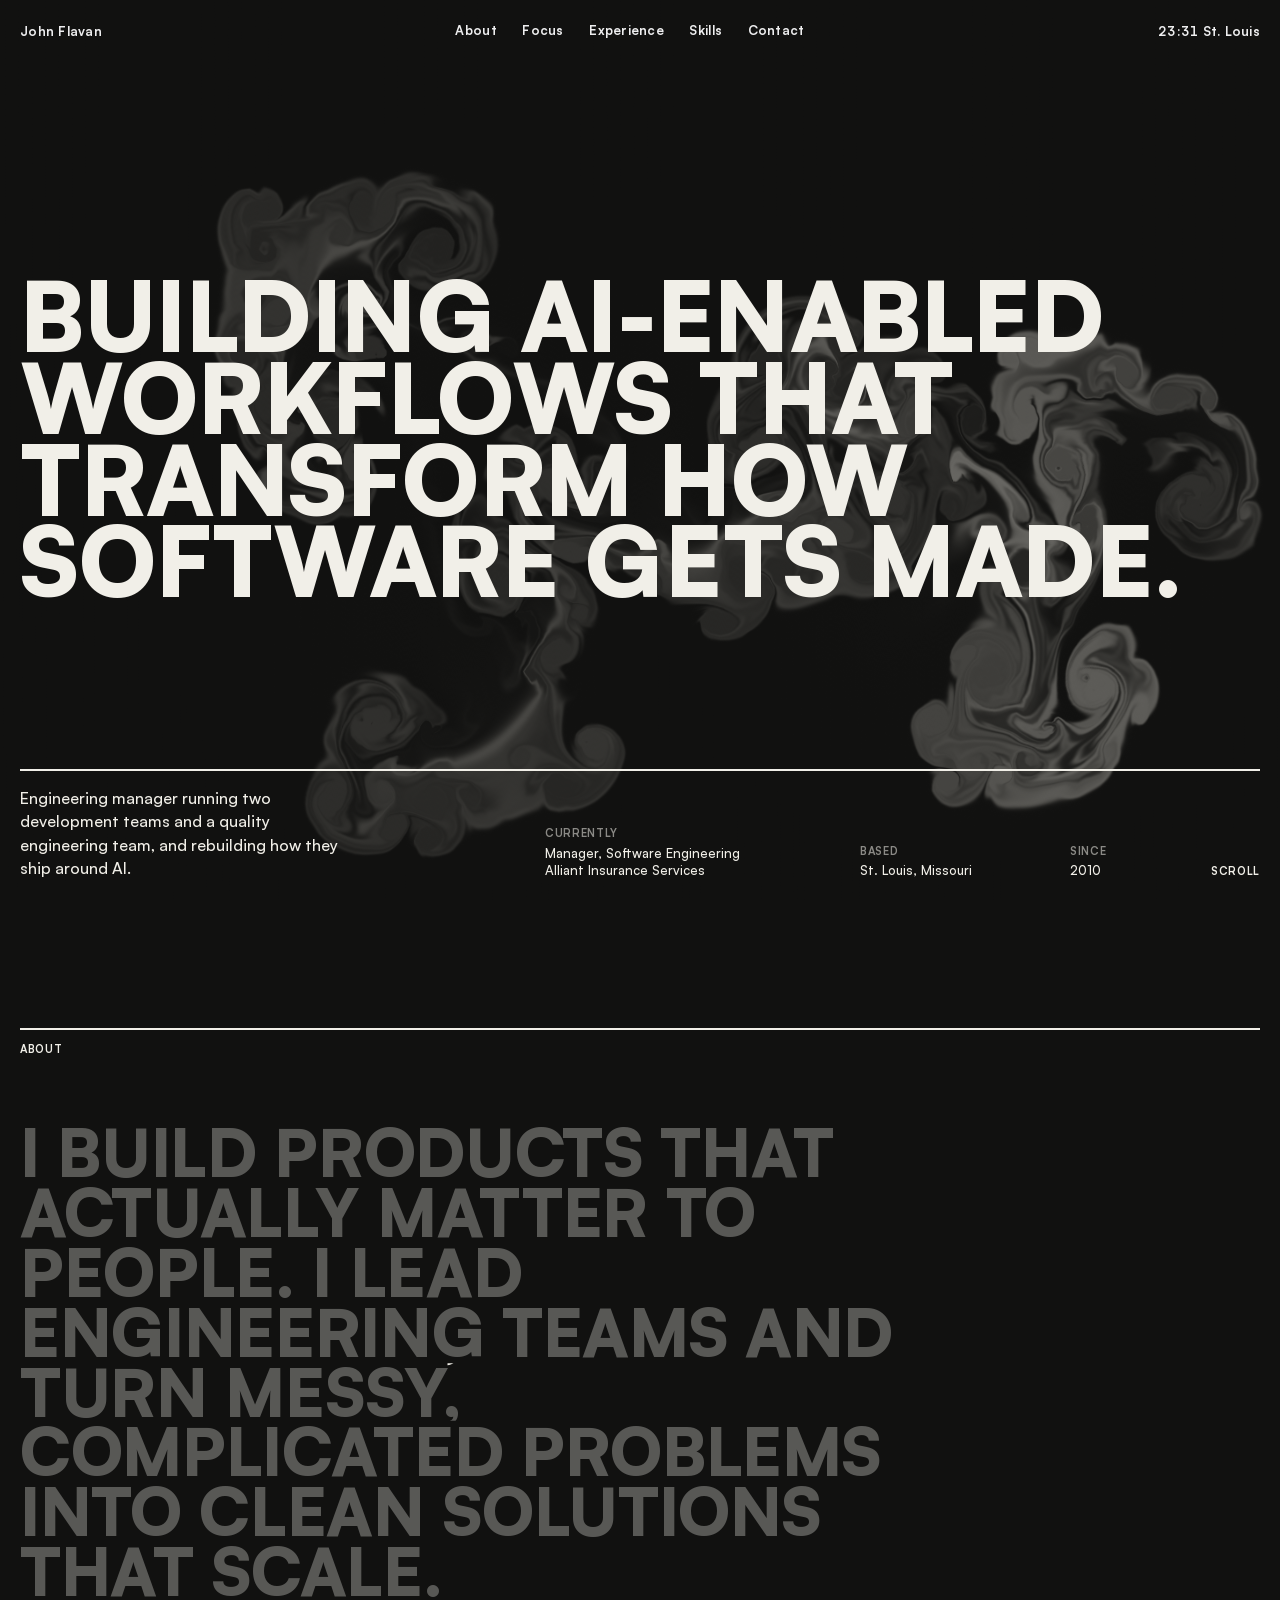
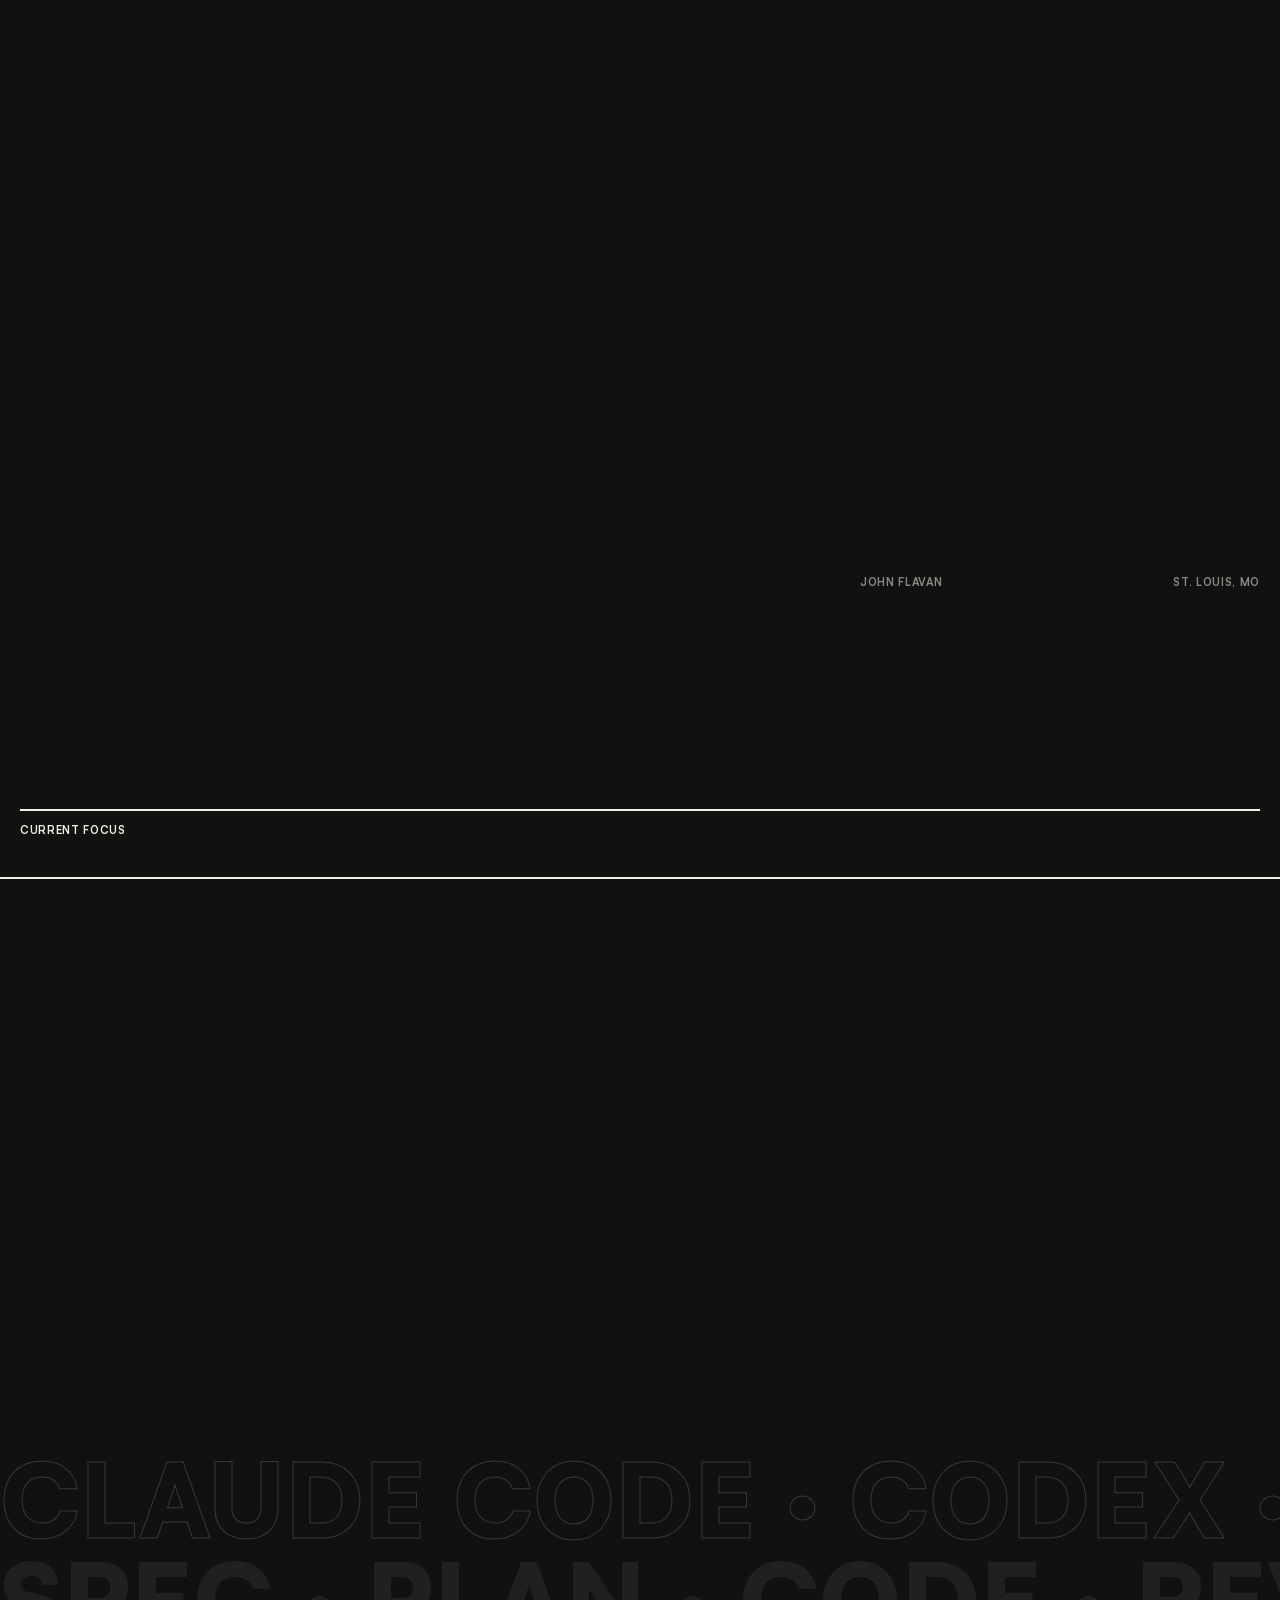
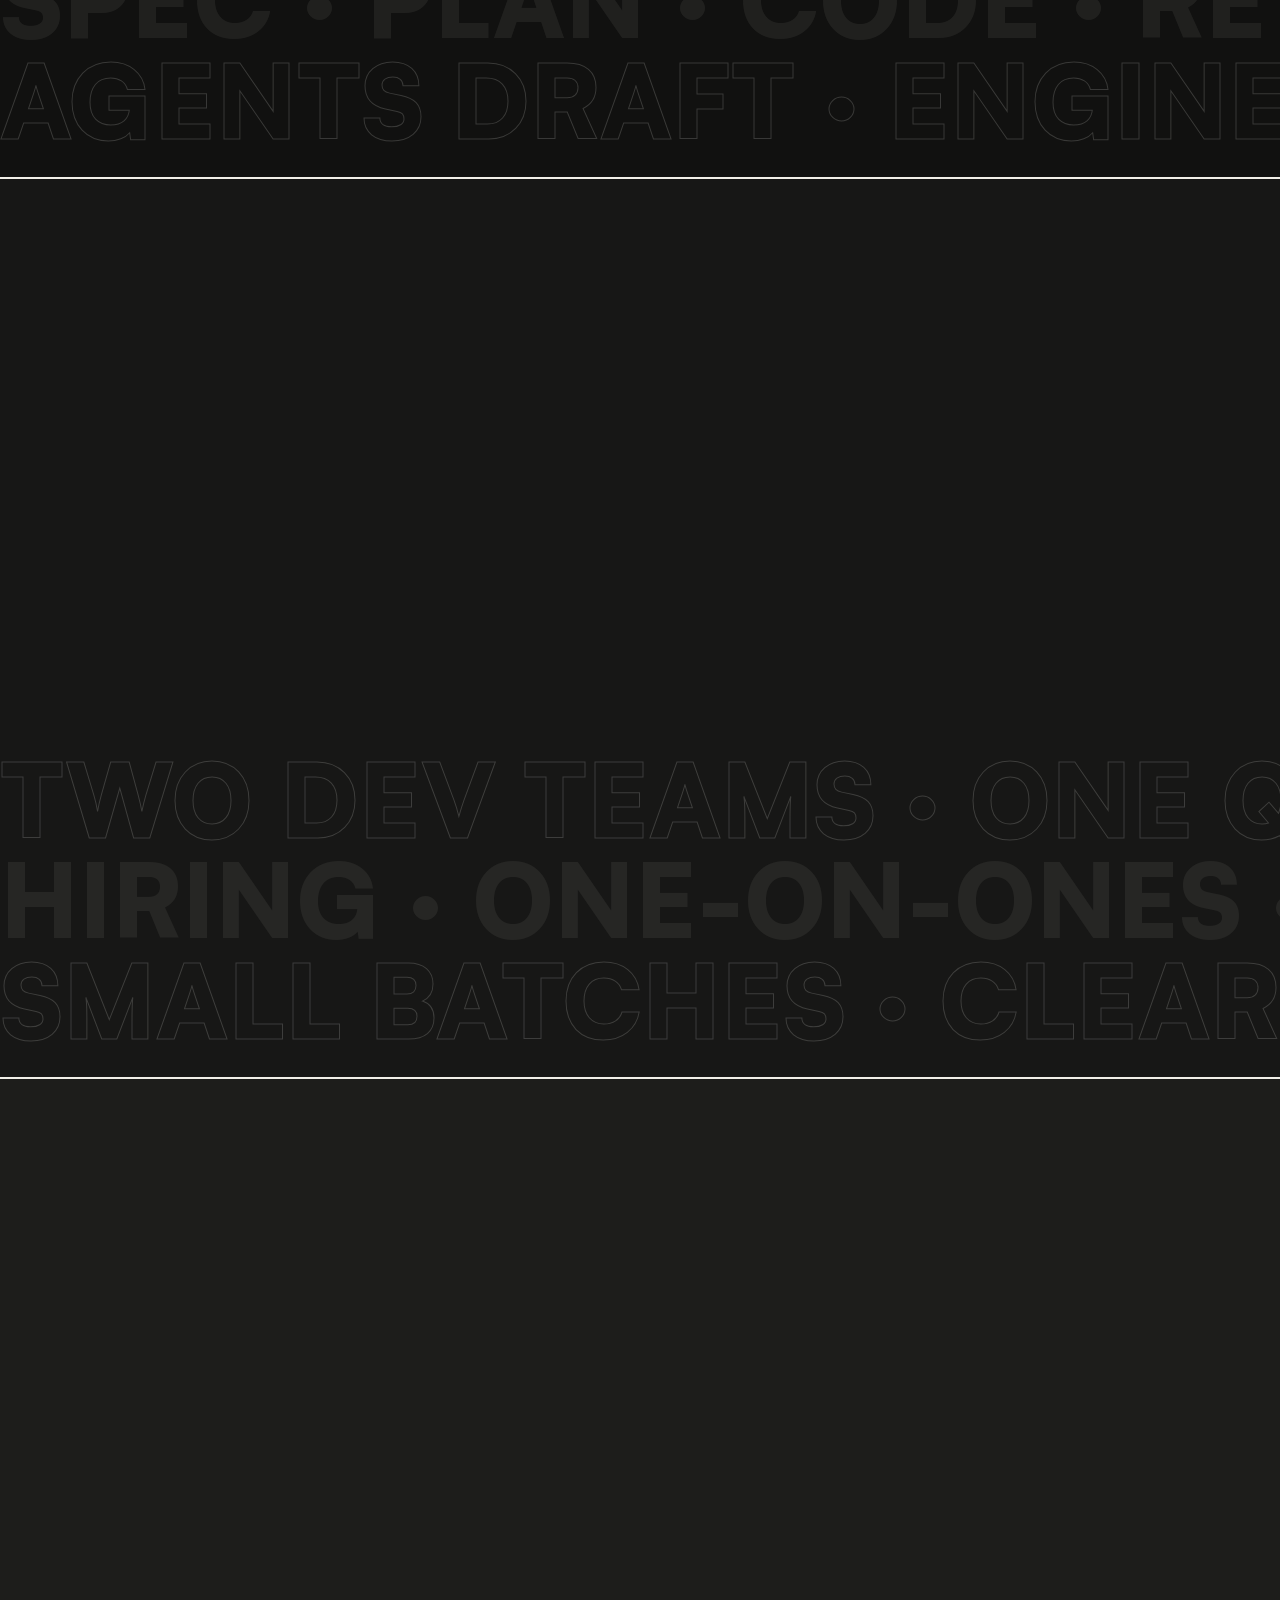
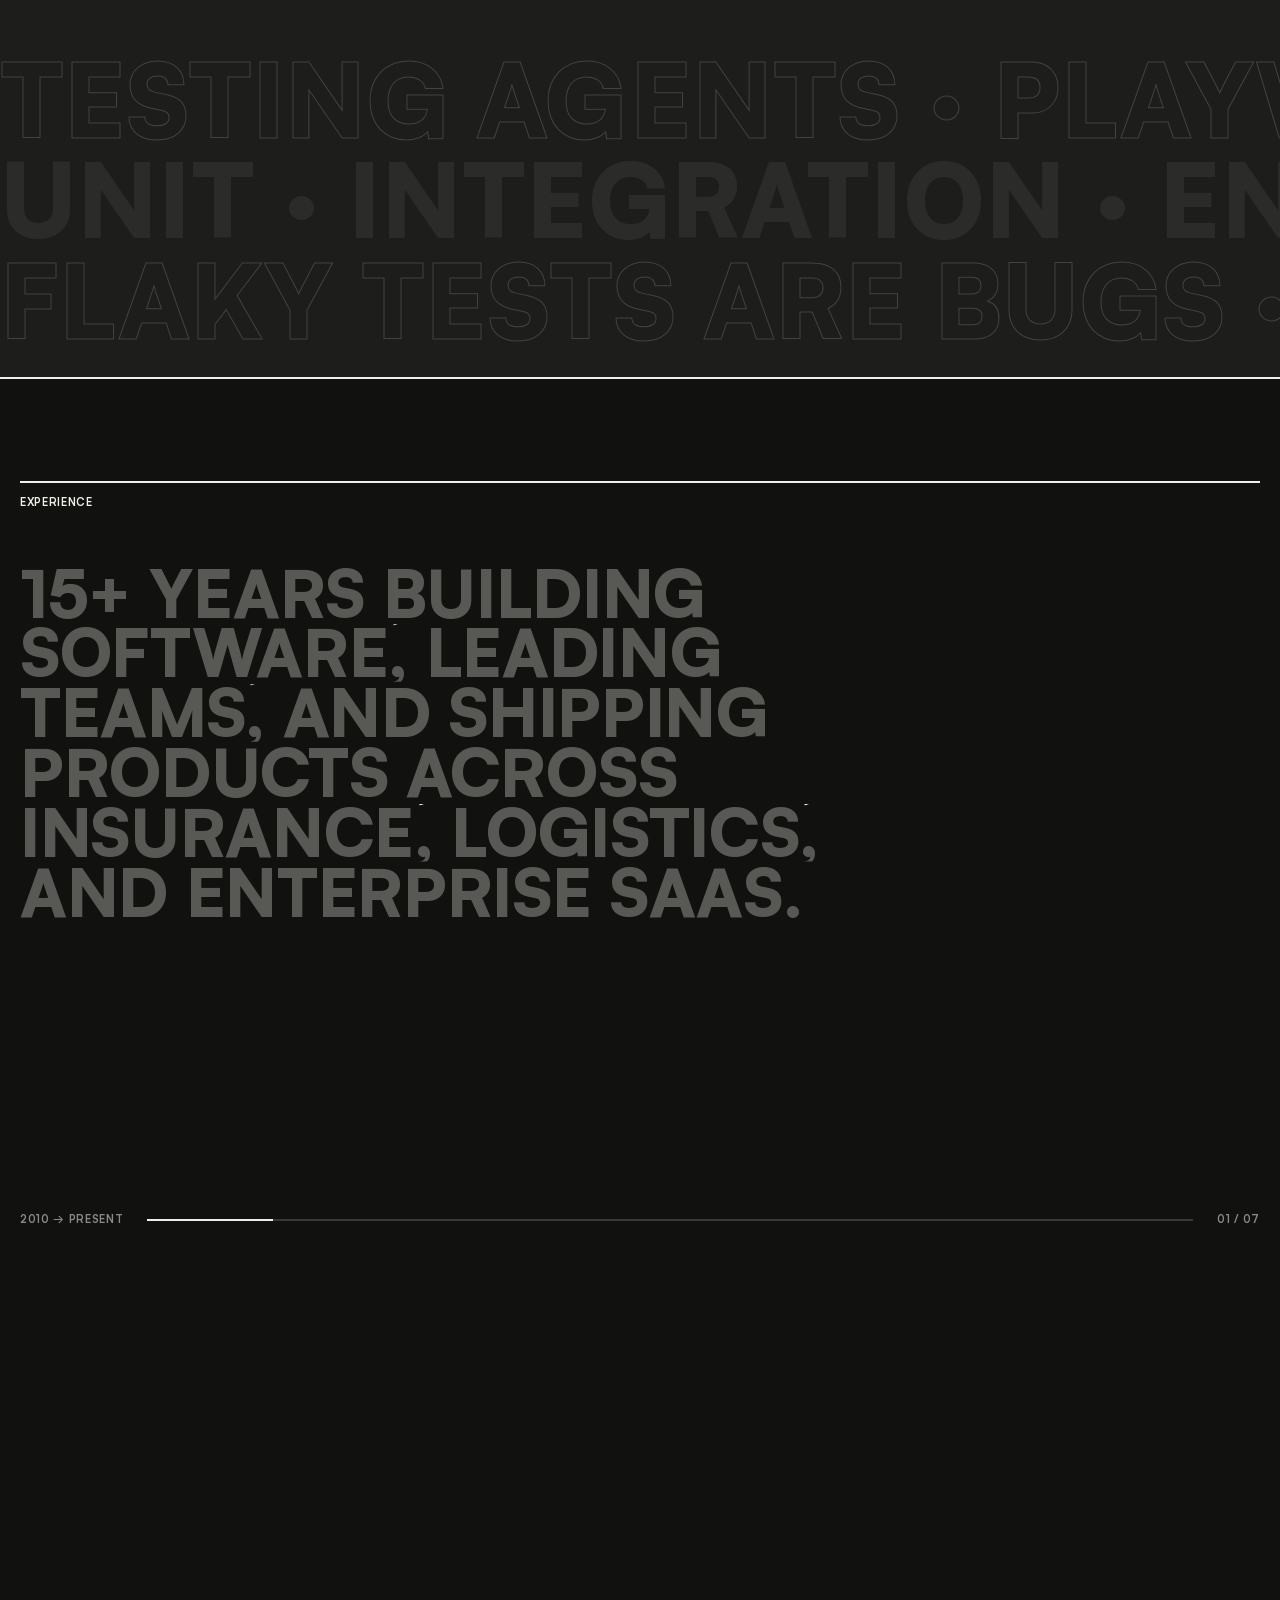
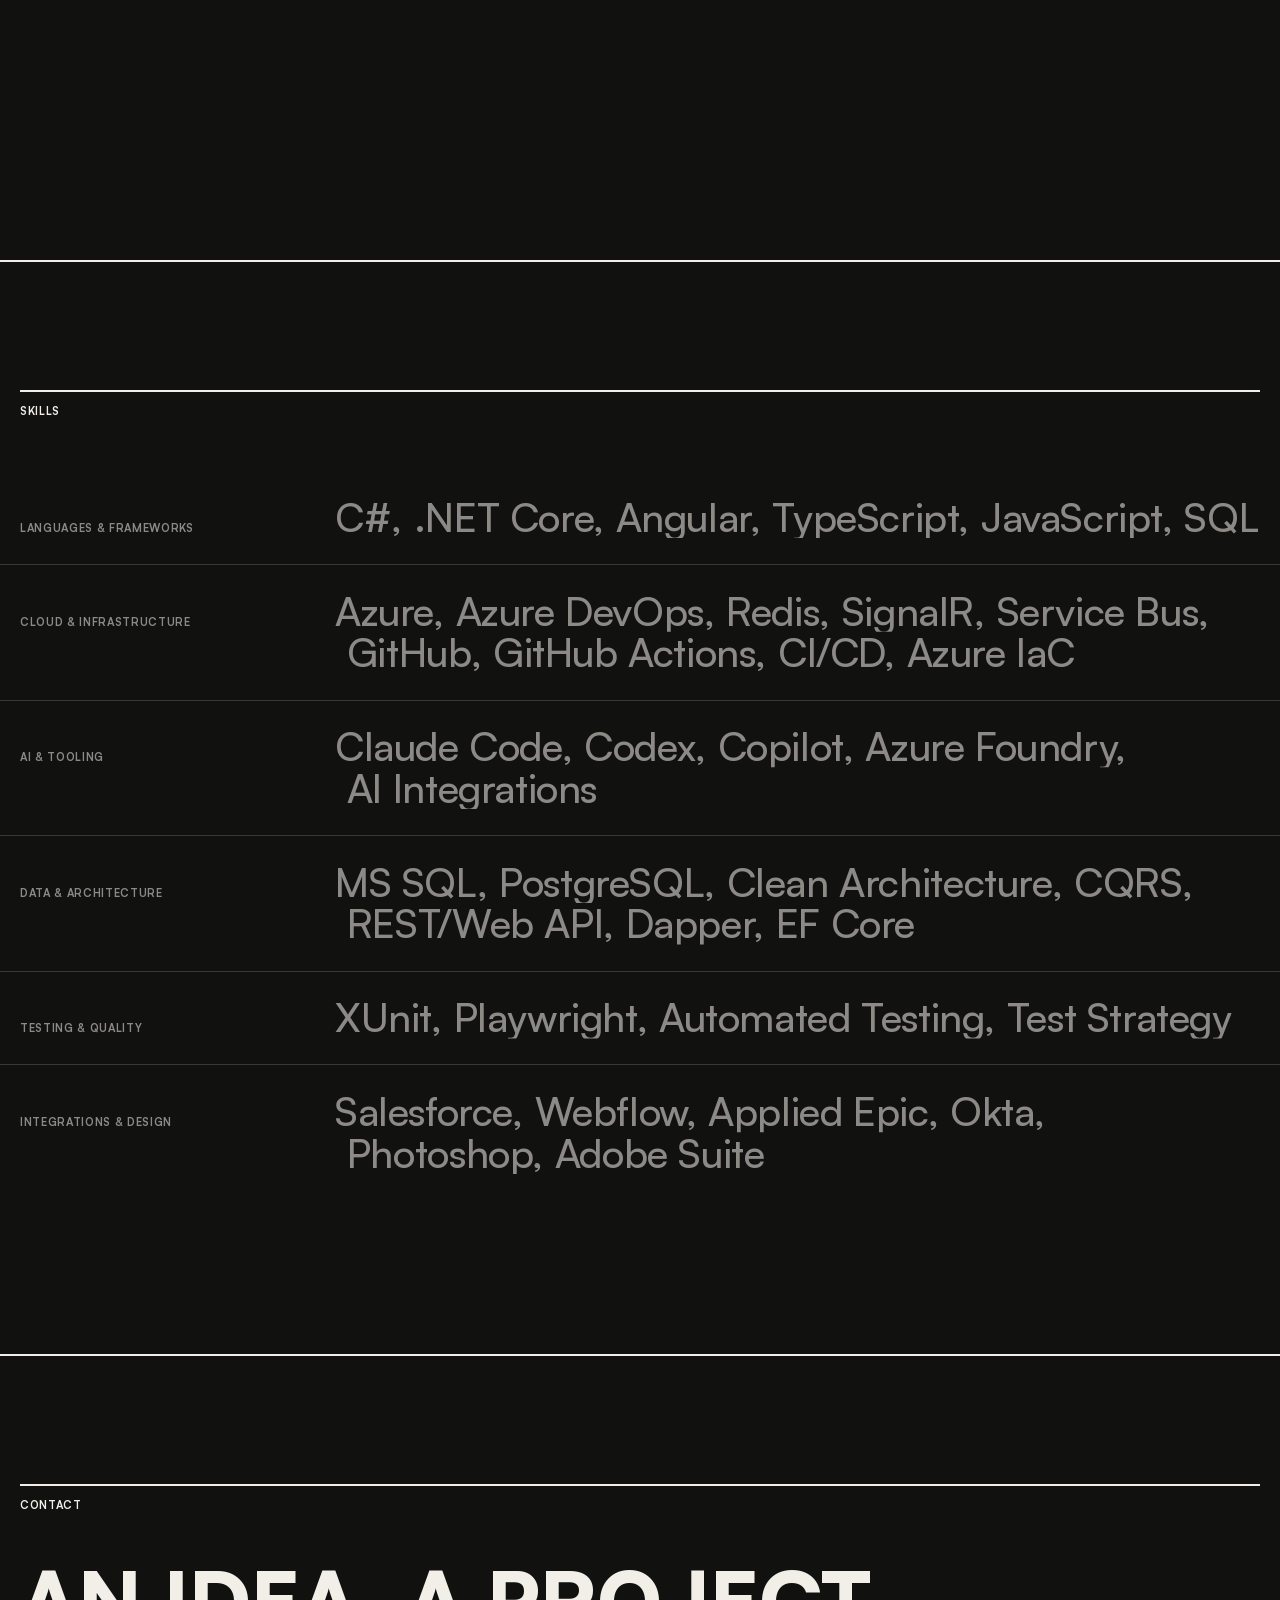
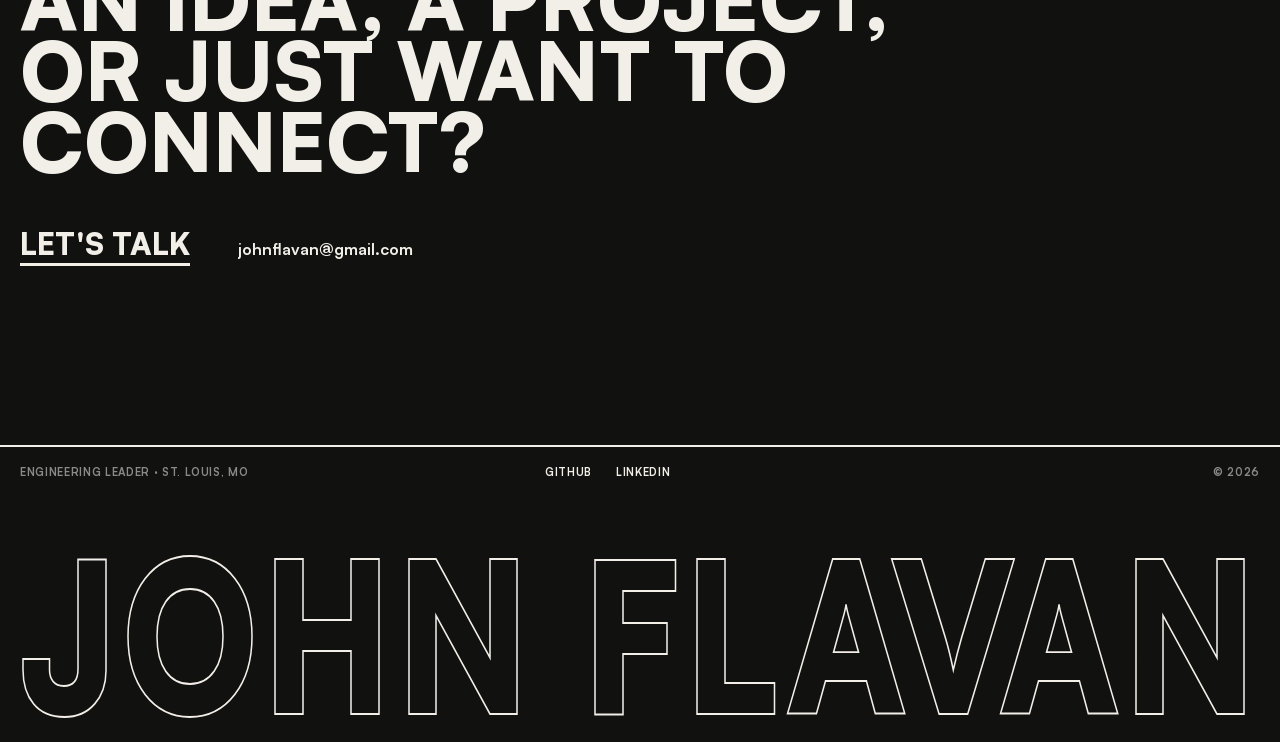
==== index.html @ 319e9294 "Sharpen site copy: stances instead of summaries, tense fixes, marquee lines Co-Authored-By: Claude F" ====
<!DOCTYPE html>
<html lang="en">
<head>
<meta charset="UTF-8">
<meta name="viewport" content="width=device-width, initial-scale=1.0">
<title>John Flavan</title>

<!-- Google Analytics -->
<script async src="https://www.googletagmanager.com/gtag/js?id=G-2RSYR38N8N"></script>
<script>
  window.dataLayer = window.dataLayer || [];
  function gtag(){dataLayer.push(arguments);}
  gtag('js', new Date());
  gtag('config', 'G-2RSYR38N8N');
</script>
<script>document.documentElement.classList.add('js');</script>
<link rel="icon" type="image/svg+xml" href="/favicon.svg">
<link rel="icon" type="image/png" sizes="48x48" href="/favicon.png">
<meta name="description" content="John Flavan — Engineering manager leading development and quality teams. Building AI-enabled workflows that transform how software gets made.">

<!-- Open Graph -->
<meta property="og:type" content="website">
<meta property="og:title" content="John Flavan — Engineering Leader">
<meta property="og:description" content="Engineering manager leading development and quality teams. Building AI-enabled workflows that transform how software gets made.">
<meta property="og:url" content="https://johnflavan.com">
<meta property="og:site_name" content="John Flavan">
<meta property="og:locale" content="en_US">
<meta property="og:image" content="https://johnflavan.com/og-image.png">
<meta property="og:image:width" content="1200">
<meta property="og:image:height" content="630">
<meta property="og:image:alt" content="John Flavan — Engineering Leader">

<!-- Twitter Card -->
<meta name="twitter:card" content="summary_large_image">
<meta name="twitter:title" content="John Flavan — Engineering Leader">
<meta name="twitter:description" content="Engineering manager leading development and quality teams. Building AI-enabled workflows that transform how software gets made.">
<meta name="twitter:image" content="https://johnflavan.com/og-image.png">
<meta name="twitter:image:alt" content="John Flavan — Engineering Leader">

<!-- Canonical & Indexing -->
<link rel="canonical" href="https://johnflavan.com">
<link rel="alternate" hreflang="en" href="https://johnflavan.com">
<meta name="robots" content="index, follow">

<!-- Theme -->
<meta name="theme-color" content="#111110">
<meta name="color-scheme" content="dark">

<!-- Fonts (self-hosted) & styles -->
<link rel="preload" href="/fonts/satoshi-900.woff2" as="font" type="font/woff2" crossorigin>
<link rel="preload" href="/fonts/satoshi-500.woff2" as="font" type="font/woff2" crossorigin>
<link rel="stylesheet" href="site.css">

<!-- Structured Data -->
<script type="application/ld+json">
[
  {
    "@context": "https://schema.org",
    "@type": "ProfilePage",
    "mainEntity": {
      "@type": "Person",
      "@id": "https://johnflavan.com/#person",
      "name": "John Flavan",
      "url": "https://johnflavan.com",
      "image": "https://johnflavan.com/profile.jpg",
      "email": "johnflavan@gmail.com",
      "jobTitle": "Manager, Software Engineering",
      "description": "Engineering manager leading development and quality teams. Building AI-enabled workflows that transform how software gets made.",
      "worksFor": {
        "@type": "Organization",
        "name": "Alliant Insurance Services",
        "url": "https://alliant.com"
      },
      "alumniOf": [
        { "@type": "Organization", "name": "Royal Canin SAS" },
        { "@type": "Organization", "name": "Cass Information Systems" }
      ],
      "sameAs": [
        "https://github.com/jflavan",
        "https://linkedin.com/in/johnflavan"
      ],
      "knowsAbout": [
        "Software Engineering", "Engineering Leadership", "AI-Enabled Development",
        "Quality Engineering", "Cloud Architecture", "Azure", "C#", ".NET",
        "Angular", "TypeScript", "Playwright", "CI/CD"
      ],
      "hasOccupation": {
        "@type": "Occupation",
        "name": "Software Engineering Manager",
        "occupationLocation": {
          "@type": "City",
          "name": "St. Louis, MO"
        },
        "skills": "Team Leadership, AI Integration, Full Stack Development, Quality Engineering, Cloud Architecture"
      },
      "address": {
        "@type": "PostalAddress",
        "addressLocality": "St. Louis",
        "addressRegion": "MO",
        "addressCountry": "US"
      }
    }
  },
  {
    "@context": "https://schema.org",
    "@type": "WebSite",
    "name": "John Flavan",
    "url": "https://johnflavan.com",
    "description": "Personal site of John Flavan — engineering manager, builder, and AI-enabled development advocate."
  },
  {
    "@context": "https://schema.org",
    "@type": "BreadcrumbList",
    "itemListElement": [
      {
        "@type": "ListItem",
        "position": 1,
        "name": "Home",
        "item": "https://johnflavan.com"
      }
    ]
  }
]
</script>
</head>
<body>
<a class="skip-link" href="#main">Skip to content</a>

<!-- Ink: WebGL fluid behind the page. Decorative only. -->
<canvas id="ink" class="ink" aria-hidden="true"></canvas>
<div class="wipe" aria-hidden="true"></div>

<header class="nav" data-nav>
  <a class="nav-name roll" href="#top"><span>John Flavan</span><span aria-hidden="true">John Flavan</span></a>
  <nav aria-label="Main navigation">
    <ul class="nav-links">
      <li><a class="roll" href="#about"><span>About</span><span aria-hidden="true">About</span></a></li>
      <li><a class="roll" href="#focus"><span>Focus</span><span aria-hidden="true">Focus</span></a></li>
      <li><a class="roll" href="#experience"><span>Experience</span><span aria-hidden="true">Experience</span></a></li>
      <li><a class="roll" href="#skills"><span>Skills</span><span aria-hidden="true">Skills</span></a></li>
      <li><a class="roll" href="#contact"><span>Contact</span><span aria-hidden="true">Contact</span></a></li>
    </ul>
  </nav>
  <p class="nav-clock"><span data-clock>--:--</span> St. Louis</p>
</header>

<main id="main">

<!-- HERO -->
<section class="hero" id="top" aria-label="Introduction">
  <h1 class="statement" data-statement>
    <span class="line"><span class="line-in"><span class="w">Building</span> <span class="w">AI&#8209;enabled</span></span></span>
    <span class="line"><span class="line-in"><span class="w">workflows</span> <span class="w">that</span></span></span>
    <span class="line"><span class="line-in"><span class="w">transform</span> <span class="w">how</span></span></span>
    <span class="line"><span class="line-in"><span class="w">software</span> <span class="w">gets</span> <span class="w">made.</span></span></span>
  </h1>
  <div class="hero-fine grid" data-fine>
    <p class="fine-lead">Engineering manager running two development teams and a quality engineering team, and rebuilding how they ship around AI.</p>
    <dl class="fine">
      <dt>Currently</dt>
      <dd>Manager, Software Engineering<br>Alliant Insurance Services</dd>
    </dl>
    <dl class="fine">
      <dt>Based</dt>
      <dd>St. Louis, Missouri</dd>
    </dl>
    <dl class="fine">
      <dt>Since</dt>
      <dd>2010</dd>
    </dl>
    <a class="scroll-cue roll" href="#about"><span>Scroll</span><span aria-hidden="true">Scroll</span></a>
  </div>
</section>

<!-- ABOUT -->
<section class="about section" id="about">
  <div class="grid">
    <h2 class="label rule">About</h2>
    <p class="roll-statement" data-wordroll>I build products that actually matter to people. I lead engineering teams and turn messy, complicated problems into clean solutions that scale.</p>
    <figure class="portrait" data-curtain>
      <div class="curtain"><img src="/profile.jpg" alt="John Flavan" width="460" height="460" loading="lazy" decoding="async"></div>
      <figcaption><span>John Flavan</span><span>St. Louis, MO</span></figcaption>
    </figure>
  </div>
</section>

<!-- FOCUS -->
<section class="focus section" id="focus">
  <div class="grid focus-head">
    <h2 class="label rule">Current Focus</h2>
  </div>
  <div class="stack">
    <article class="panel" data-panel>
      <div class="shade" aria-hidden="true"></div>
      <div class="panel-in grid">
        <span class="index">01</span>
        <h3>AI&#8209;Enabled Engineering</h3>
        <div class="panel-copy">
          <p>Rebuilding our software development lifecycle around AI tooling: assistants in planning, coding, review, and testing, with engineers still owning the result.</p>
          <ul class="tools"><li>Claude Code</li><li>Codex</li><li>Copilot</li><li>Azure Foundry</li></ul>
        </div>
      </div>
          <div class="marquees" aria-hidden="true">
        <div class="marquee" data-marquee data-dir="-1" data-speed="1"><span>Claude Code&nbsp;&middot;&nbsp;Codex&nbsp;&middot;&nbsp;Copilot&nbsp;&middot;&nbsp;Azure Foundry&nbsp;&middot;&nbsp;</span><span>Claude Code&nbsp;&middot;&nbsp;Codex&nbsp;&middot;&nbsp;Copilot&nbsp;&middot;&nbsp;Azure Foundry&nbsp;&middot;&nbsp;</span></div>
        <div class="marquee" data-marquee data-dir="1" data-speed="0.7"><span>Spec&nbsp;&middot;&nbsp;Plan&nbsp;&middot;&nbsp;Code&nbsp;&middot;&nbsp;Review&nbsp;&middot;&nbsp;Test&nbsp;&middot;&nbsp;Ship&nbsp;&middot;&nbsp;</span><span>Spec&nbsp;&middot;&nbsp;Plan&nbsp;&middot;&nbsp;Code&nbsp;&middot;&nbsp;Review&nbsp;&middot;&nbsp;Test&nbsp;&middot;&nbsp;Ship&nbsp;&middot;&nbsp;</span></div>
        <div class="marquee" data-marquee data-dir="-1" data-speed="1.25"><span>Agents draft&nbsp;&middot;&nbsp;Engineers own the merge&nbsp;&middot;&nbsp;</span><span>Agents draft&nbsp;&middot;&nbsp;Engineers own the merge&nbsp;&middot;&nbsp;</span></div>
      </div>
    </article>
    <article class="panel" data-panel>
      <div class="shade" aria-hidden="true"></div>
      <div class="panel-in grid">
        <span class="index">02</span>
        <h3>Engineering Leadership</h3>
        <div class="panel-copy">
          <p>Two development teams and a dedicated quality engineering team. My job is the environment: clear ownership, honest feedback, and the trust it takes to ship without fear.</p>
          <ul class="tools"><li>3 Teams</li><li>Agile/Scrum</li><li>Mentorship</li></ul>
        </div>
      </div>
          <div class="marquees" aria-hidden="true">
        <div class="marquee" data-marquee data-dir="-1" data-speed="1"><span>Two dev teams&nbsp;&middot;&nbsp;One QE team&nbsp;&middot;&nbsp;</span><span>Two dev teams&nbsp;&middot;&nbsp;One QE team&nbsp;&middot;&nbsp;</span></div>
        <div class="marquee" data-marquee data-dir="1" data-speed="0.7"><span>Hiring&nbsp;&middot;&nbsp;One-on-ones&nbsp;&middot;&nbsp;Roadmaps&nbsp;&middot;&nbsp;Retros&nbsp;&middot;&nbsp;Code review&nbsp;&middot;&nbsp;</span><span>Hiring&nbsp;&middot;&nbsp;One-on-ones&nbsp;&middot;&nbsp;Roadmaps&nbsp;&middot;&nbsp;Retros&nbsp;&middot;&nbsp;Code review&nbsp;&middot;&nbsp;</span></div>
        <div class="marquee" data-marquee data-dir="-1" data-speed="1.25"><span>Small batches&nbsp;&middot;&nbsp;Clear owners&nbsp;&middot;&nbsp;No heroics&nbsp;&middot;&nbsp;</span><span>Small batches&nbsp;&middot;&nbsp;Clear owners&nbsp;&middot;&nbsp;No heroics&nbsp;&middot;&nbsp;</span></div>
      </div>
    </article>
    <article class="panel" data-panel>
      <div class="shade" aria-hidden="true"></div>
      <div class="panel-in grid">
        <span class="index">03</span>
        <h3>Quality Engineering &amp; AI&nbsp;Testing</h3>
        <div class="panel-copy">
          <p>Quality as a discipline, not a phase. We build AI testing agents that explore the product, validate the paths that matter, and catch what humans miss.</p>
          <ul class="tools"><li>Testing Agents</li><li>Playwright</li><li>AI Automation</li></ul>
        </div>
      </div>
          <div class="marquees" aria-hidden="true">
        <div class="marquee" data-marquee data-dir="-1" data-speed="1"><span>Testing agents&nbsp;&middot;&nbsp;Playwright&nbsp;&middot;&nbsp;AI automation&nbsp;&middot;&nbsp;</span><span>Testing agents&nbsp;&middot;&nbsp;Playwright&nbsp;&middot;&nbsp;AI automation&nbsp;&middot;&nbsp;</span></div>
        <div class="marquee" data-marquee data-dir="1" data-speed="0.7"><span>Unit&nbsp;&middot;&nbsp;Integration&nbsp;&middot;&nbsp;End-to-end&nbsp;&middot;&nbsp;Exploratory&nbsp;&middot;&nbsp;</span><span>Unit&nbsp;&middot;&nbsp;Integration&nbsp;&middot;&nbsp;End-to-end&nbsp;&middot;&nbsp;Exploratory&nbsp;&middot;&nbsp;</span></div>
        <div class="marquee" data-marquee data-dir="-1" data-speed="1.25"><span>Flaky tests are bugs&nbsp;&middot;&nbsp;Green means green&nbsp;&middot;&nbsp;</span><span>Flaky tests are bugs&nbsp;&middot;&nbsp;Green means green&nbsp;&middot;&nbsp;</span></div>
      </div>
    </article>
  </div>
</section>

<!-- EXPERIENCE -->
<section class="exp section" id="experience" data-exp>
  <div class="grid exp-lead">
    <h2 class="label rule">Experience</h2>
    <p class="roll-statement" data-wordroll>15+ years building software, leading teams, and shipping products across insurance, logistics, and enterprise SaaS.</p>
  </div>
  <div class="exp-pin" data-exp-pin>
    <div class="exp-head">
      <span class="label">2010 &rarr; Present</span>
      <div class="bar" aria-hidden="true"><i data-bar></i></div>
      <span class="label exp-count" data-count>01 / 07</span>
    </div>
    <ol class="track" data-track>
      <li class="card"><span class="index">01</span><p class="year">2025<small>Present</small></p><h3>Manager, Software Engineering</h3><p class="co">Alliant Insurance Services</p><p class="desc">Leading two development teams and a quality engineering team building full stack cloud products for public entity insurance brokering. Driving the AI-enabled rebuild of how we deliver software.</p></li>
      <li class="card"><span class="index">02</span><p class="year">2017<small>2025</small></p><h3>Full Stack Developer, Tech Lead</h3><p class="co">Alliant Insurance Services</p><p class="desc">Led teams building .NET and Angular applications on Azure. Transformed testing practices and worked with vendors and teams to put automated testing in place.</p></li>
      <li class="card"><span class="index">03</span><p class="year">2014<small>2017</small></p><h3>UI Developer</h3><p class="co">Alliant Insurance Services</p><p class="desc">Designed and developed UI on SharePoint 2013 and MVC 5 sites. Led responsive redesigns and rapid prototyping.</p></li>
      <li class="card"><span class="index">04</span><p class="year">2015<small>2017</small></p><h3>Designer, Developer, PM</h3><p class="co">bradgood.net</p><p class="desc">Custom Squarespace sites. End-to-end delivery: brand design, integrations, SEO, and project management.</p></li>
      <li class="card"><span class="index">05</span><p class="year">2011<small>2015</small></p><h3>Software Developer</h3><p class="co">Royal Canin SAS</p><p class="desc">Built intranet applications, optimized SQL stored procedures, and developed scalable WCF Web Services for enterprise order processing.</p></li>
      <li class="card"><span class="index">06</span><p class="year">2013<small>2014</small></p><h3>Database Developer</h3><p class="co">Cass Information Systems</p><p class="desc">B2B logistics expense management software using SQL Server, C#, WCF, and Silverlight.</p></li>
      <li class="card"><span class="index">07</span><p class="year">2010<small>2011</small></p><h3>Web Developer</h3><p class="co">Smoky Jennings Chevrolet</p><p class="desc">Vehicle inventory and tracking web application in .NET with SQL Server and jQuery.</p></li>
    </ol>
  </div>
</section>

<!-- SKILLS -->
<section class="skills section" id="skills">
  <div class="grid">
    <h2 class="label rule">Skills</h2>
  </div>
  <dl class="wall">
    <div class="group grid">
      <dt>Languages &amp; Frameworks</dt>
      <dd><span class="term">C#</span><span class="term">.NET Core</span><span class="term">Angular</span><span class="term">TypeScript</span><span class="term">JavaScript</span><span class="term">SQL</span></dd>
    </div>
    <div class="group grid">
      <dt>Cloud &amp; Infrastructure</dt>
      <dd><span class="term">Azure</span><span class="term">Azure DevOps</span><span class="term">Redis</span><span class="term">SignalR</span><span class="term">Service Bus</span><span class="term">GitHub</span><span class="term">GitHub Actions</span><span class="term">CI/CD</span><span class="term">Azure IaC</span></dd>
    </div>
    <div class="group grid">
      <dt>AI &amp; Tooling</dt>
      <dd><span class="term">Claude Code</span><span class="term">Codex</span><span class="term">Copilot</span><span class="term">Azure Foundry</span><span class="term">AI Integrations</span></dd>
    </div>
    <div class="group grid">
      <dt>Data &amp; Architecture</dt>
      <dd><span class="term">MS SQL</span><span class="term">PostgreSQL</span><span class="term">Clean Architecture</span><span class="term">CQRS</span><span class="term">REST/Web API</span><span class="term">Dapper</span><span class="term">EF Core</span></dd>
    </div>
    <div class="group grid">
      <dt>Testing &amp; Quality</dt>
      <dd><span class="term">XUnit</span><span class="term">Playwright</span><span class="term">Automated Testing</span><span class="term">Test Strategy</span></dd>
    </div>
    <div class="group grid">
      <dt>Integrations &amp; Design</dt>
      <dd><span class="term">Salesforce</span><span class="term">Webflow</span><span class="term">Applied Epic</span><span class="term">Okta</span><span class="term">Photoshop</span><span class="term">Adobe Suite</span></dd>
    </div>
  </dl>
</section>

<!-- CONTACT -->
<section class="contact section" id="contact">
  <div class="grid">
    <h2 class="label rule">Contact</h2>
    <p class="contact-prompt" data-lines>An idea, a project,<br>or just want to connect?</p>
    <div class="contact-row">
      <a class="cta roll" href="mailto:johnflavan@gmail.com"><span>Let's talk</span><span aria-hidden="true">Let's talk</span></a>
      <button class="copy" type="button" data-copy="johnflavan@gmail.com"><span class="copy-a">johnflavan@gmail.com</span><span class="copy-b" aria-hidden="true">Copied</span></button>
    </div>
  </div>
</section>

</main>

<!-- FOOTER -->
<footer class="foot">
  <div class="grid foot-row">
    <p class="foot-meta">Engineering Leader &middot; St. Louis, MO</p>
    <ul class="foot-links">
      <li><a class="roll" href="https://github.com/jflavan" target="_blank" rel="noopener noreferrer"><span>GitHub</span><span aria-hidden="true">GitHub</span></a></li>
      <li><a class="roll" href="https://linkedin.com/in/johnflavan" target="_blank" rel="noopener noreferrer"><span>LinkedIn</span><span aria-hidden="true">LinkedIn</span></a></li>
    </ul>
    <p class="foot-copy">&copy; 2026</p>
  </div>
  <button class="wordmark" type="button" data-wordmark aria-label="Press and hold to change the site's colour">
    <svg viewBox="0 0 1000 132" preserveAspectRatio="none" aria-hidden="true" focusable="false">
      <defs><clipPath id="wm-clip"><rect x="0" y="132" width="1000" height="132" data-wm-clip/></clipPath></defs>
      <text class="wm-outline" x="0" y="126" textLength="1000" lengthAdjust="spacingAndGlyphs">JOHN FLAVAN</text>
      <text class="wm-fill" x="0" y="126" textLength="1000" lengthAdjust="spacingAndGlyphs" clip-path="url(#wm-clip)">JOHN FLAVAN</text>
    </svg>
    <span class="wm-hint" data-wm-hint>Hold</span>
  </button>
</footer>

<script src="vendor/gsap.min.js"></script>
<script src="vendor/ScrollTrigger.min.js"></script>
<script src="vendor/lenis.min.js"></script>
<script src="fluid.js"></script>
<script src="site.js"></script>
</body>
</html>
---- site.css ----
/* =============================================================================
   johnflavan.com — "Ink"
   One grotesque, two colours, one motif (a bold word in a clipped box that
   types in, rolls, or drops), one physical effect (the ink behind the hero).
   Sections: tokens · fonts · base · motif · nav · hero · about · focus ·
   experience · skills · contact · footer · themes · motion · responsive
   ============================================================================= */

/* ===== TOKENS ===== */
:root {
  --noir: #111110;
  --noir-2: #171716;
  --noir-3: #1d1d1b;
  --blanc: #F1EFE8;
  --mute: rgba(241, 239, 232, 0.55);
  --dim: rgba(241, 239, 232, 0.32);
  --line: rgba(241, 239, 232, 0.18);
  --accent: #F1EFE8;               /* themed modes recolour this */
  --ink-r: 241; --ink-g: 239; --ink-b: 232;

  --mar: 20px;                      /* page margin */
  --gut: 20px;                      /* grid gutter */
  --nav-h: 64px;

  --t-hero: clamp(34px, 7.6vw, 150px);
  --t-big: clamp(28px, 5.2vw, 104px);
  --t-h3: clamp(30px, 4.8vw, 96px);
  --t-year: clamp(52px, 6.4vw, 128px);
  --t-wall: clamp(22px, 3.1vw, 62px);
  --t-body: clamp(16px, 1.15vw, 21px);
  --t-small: clamp(13px, 0.95vw, 16px);
  --t-label: clamp(11px, 0.8vw, 13px);

  --ease-out: cubic-bezier(0.16, 1, 0.3, 1);
  --ease-io: cubic-bezier(0.77, 0, 0.175, 1);
}
@media (min-width: 1440px) { :root { --mar: 1.4vw; --gut: 1.4vw; } }

/* ===== FONTS (Satoshi, self-hosted) ===== */
@font-face { font-family: 'Satoshi'; font-weight: 500; font-style: normal; font-display: swap; src: url('/fonts/satoshi-500.woff2') format('woff2'); }
@font-face { font-family: 'Satoshi'; font-weight: 700; font-style: normal; font-display: swap; src: url('/fonts/satoshi-700.woff2') format('woff2'); }
@font-face { font-family: 'Satoshi'; font-weight: 900; font-style: normal; font-display: swap; src: url('/fonts/satoshi-900.woff2') format('woff2'); }
@font-face {
  font-family: 'Satoshi Fallback';
  src: local('Arial'), local('Helvetica Neue'), local('Helvetica');
  size-adjust: 101%; ascent-override: 96%; descent-override: 24%; line-gap-override: 0%;
}

/* ===== BASE ===== */
*, *::before, *::after { box-sizing: border-box; margin: 0; padding: 0; }
html { scroll-padding-top: var(--nav-h); -webkit-text-size-adjust: 100%; background: var(--noir); }
html.lenis, html.lenis body { height: auto; }
.lenis.lenis-smooth { scroll-behavior: auto !important; }
.lenis.lenis-stopped { overflow: hidden; }
body {
  font-family: 'Satoshi', 'Satoshi Fallback', system-ui, -apple-system, sans-serif;
  font-weight: 500;
  font-size: var(--t-body);
  line-height: 1.45;
  color: var(--blanc);
  background: var(--noir);
  -webkit-font-smoothing: antialiased;
  overflow-x: clip;
  transition: background 1s ease;
}
::selection { background: var(--blanc); color: var(--noir); }
a { color: inherit; text-decoration: none; }
ul, ol { list-style: none; }
img { display: block; max-width: 100%; height: auto; }
button { font: inherit; color: inherit; background: none; border: 0; cursor: pointer; }
:focus-visible { outline: 2px solid var(--accent); outline-offset: 4px; }
.skip-link { position: absolute; left: var(--mar); top: -60px; z-index: 100; padding: 8px 12px; background: var(--blanc); color: var(--noir); font-size: 14px; }
.skip-link:focus { top: 12px; }

.grid { display: grid; grid-template-columns: repeat(12, minmax(0, 1fr)); column-gap: var(--gut); padding-inline: var(--mar); }
.section { position: relative; background: var(--noir); transition: background 1s ease; }

.label {
  font-size: var(--t-label); font-weight: 700; letter-spacing: 0.06em; text-transform: uppercase; color: var(--mute);
}
.label.rule { grid-column: 1 / -1; padding-block: 12px 0; border-top: 2px solid var(--blanc); color: var(--blanc); }
.index { font-size: var(--t-label); font-weight: 700; letter-spacing: 0.06em; color: var(--mute); font-variant-numeric: tabular-nums; }

/* ===== MOTIF: the clipped word ===== */
/* A rolling label: two stacked copies inside a clipped box. */
.roll { position: relative; display: inline-block; overflow: hidden; vertical-align: top; }
.roll > span { display: block; transition: transform 0.55s var(--ease-out); }
.roll > span + span { position: absolute; left: 0; top: 100%; }
@media (hover: hover) and (pointer: fine) {
  .roll:hover > span, .roll:focus-visible > span { transform: translateY(-100%); }
}
/* Display type lives in a clipped line box so the tight leading never shows descender overlap */
.line { display: block; overflow: hidden; clip-path: polygon(0 3%, 0 99%, 100% 99%, 100% 3%); }
.line-in { display: block; }

/* ===== INK CANVAS ===== */
.ink { position: fixed; inset: 0; width: 100%; height: 100%; z-index: 0; pointer-events: none; opacity: 0; transition: opacity 0.6s ease; }
html.no-ink .ink { display: none; }
.ink.on { opacity: 1; }
.ink.storm { z-index: 40; mix-blend-mode: screen; opacity: 1 !important; }
.wipe { position: fixed; inset: 0; z-index: 45; pointer-events: none; background: var(--noir); clip-path: inset(100% 0 0 0); }
main, footer { position: relative; z-index: 1; }

/* ===== NAV ===== */
.nav {
  position: fixed; inset: 0 0 auto 0; z-index: 50; height: var(--nav-h);
  display: flex; align-items: center; justify-content: space-between; gap: 24px;
  padding-inline: var(--mar);
  font-size: var(--t-small); font-weight: 700; letter-spacing: 0.02em;
  mix-blend-mode: difference; color: #fff;
}
.nav-links { display: flex; gap: clamp(16px, 2vw, 32px); }
.nav-clock { font-variant-numeric: tabular-nums; }
.nav-name, .nav-links a, .nav-clock { line-height: 1.2; }

/* ===== HERO ===== */
.hero {
  position: relative; min-height: 100svh; display: flex; flex-direction: column; justify-content: flex-end;
  padding: calc(var(--nav-h) + 24px) var(--mar) var(--mar);
}
.statement {
  font-size: var(--t-hero); font-weight: 900; line-height: 0.84; letter-spacing: -0.005em; text-transform: uppercase;
  margin-block: auto; padding-block: 8vh 6vh;
}
.statement .w { display: inline-block; }
html.js .statement .w { opacity: 0; }
.hero-fine { align-items: end; row-gap: 24px; padding-inline: 0; border-top: 2px solid var(--blanc); padding-top: 16px; }
html.js .hero-fine { opacity: 0; }
.fine-lead { grid-column: 1 / span 4; font-size: var(--t-body); max-width: 30ch; text-wrap: pretty; }
.fine { font-size: var(--t-small); line-height: 1.35; }
.fine:nth-of-type(1) { grid-column: 6 / span 3; }
.fine:nth-of-type(2) { grid-column: 9 / span 2; }
.fine:nth-of-type(3) { grid-column: 11 / span 1; }
.fine dt { font-size: var(--t-label); font-weight: 700; letter-spacing: 0.06em; text-transform: uppercase; color: var(--mute); margin-bottom: 4px; }
.scroll-cue { grid-column: 12 / span 1; justify-self: end; font-size: var(--t-label); font-weight: 700; letter-spacing: 0.06em; text-transform: uppercase; }

/* ===== ABOUT ===== */
.about { padding-block: clamp(80px, 10vw, 160px) clamp(80px, 12vw, 200px); }
.about .grid { row-gap: clamp(40px, 5vw, 80px); align-items: end; }
.roll-statement {
  font-size: var(--t-big); font-weight: 900; line-height: 0.9; letter-spacing: -0.005em; text-transform: uppercase; text-wrap: balance;
}
.about .roll-statement { grid-column: 1 / span 9; }
.wr { display: inline-block; position: relative; overflow: hidden; vertical-align: top; clip-path: polygon(0 3%, 0 99%, 100% 99%, 100% 3%); }
.wr > i { display: block; font-style: normal; }
.wr .wa { color: var(--dim); }
.wr .wb { position: absolute; left: 0; top: 0; color: var(--blanc); transform: translateY(-100%); }
.portrait { grid-column: 9 / span 4; margin: 0; }
.portrait .curtain { overflow: hidden; aspect-ratio: 4 / 5; }
.portrait img { width: 100%; height: 100%; object-fit: cover; object-position: 50% 15%; filter: grayscale(1) contrast(1.05); transition: filter 0.4s ease; }
.portrait:hover img { filter: none; }
.portrait figcaption { display: flex; justify-content: space-between; margin-top: 10px; font-size: var(--t-label); font-weight: 700; letter-spacing: 0.06em; text-transform: uppercase; color: var(--mute); }
html.js .portrait .curtain { transform: translateY(-100%); }
html.js .portrait img { transform: translateY(100%); }

/* ===== FOCUS: stacked panels ===== */
.focus { padding-top: clamp(40px, 5vw, 80px); }
.focus-head { padding-bottom: clamp(24px, 3vw, 48px); }
.stack { position: relative; }
.panel {
  position: sticky; top: 0; height: 100svh; min-height: 620px; overflow: hidden;
  display: flex; flex-direction: column; justify-content: flex-start;
  padding-top: calc(var(--nav-h) + 3vh);
  border-top: 2px solid var(--blanc); transform-origin: 50% 0;
  transition: background 1s ease;
}
.panel:nth-child(1) { background: var(--noir); z-index: 1; }
.panel:nth-child(2) { background: var(--noir-2); z-index: 2; }
.panel:nth-child(3) { background: var(--noir-3); z-index: 3; }
.panel .shade { position: absolute; inset: 0; background: var(--noir); opacity: 0; pointer-events: none; z-index: 2; }
.panel-in { width: 100%; align-items: start; row-gap: 20px; position: relative; z-index: 1; }
.panel .index { grid-column: 1 / span 1; padding-top: 4px; }
.panel h3 { grid-column: 1 / span 8; font-size: var(--t-h3); font-weight: 900; line-height: 0.86; text-transform: uppercase; text-wrap: balance; }
.panel-copy { grid-column: 9 / span 4; padding-top: 0.35em; }
.panel-copy p { max-width: 38ch; color: var(--blanc); }
.tools { display: flex; flex-wrap: wrap; gap: 8px 22px; margin-top: 20px; padding-top: 14px; border-top: 2px solid var(--blanc); font-size: var(--t-small); font-weight: 700; letter-spacing: 0.04em; text-transform: uppercase; color: var(--blanc); }
.marquees { position: absolute; left: 0; right: 0; bottom: 3vh; max-height: 54%; overflow: hidden; display: flex; flex-direction: column; justify-content: flex-end; pointer-events: none; }
.marquee {
  white-space: nowrap; display: flex; flex: none;
  font-size: min(8vw, 15vh); font-weight: 900; line-height: 0.98; text-transform: uppercase;
  color: transparent; -webkit-text-stroke: 1px var(--line); will-change: transform;
}
.marquee:nth-child(2) { color: rgba(241, 239, 232, 0.07); -webkit-text-stroke: 0; }
.marquee span { flex: none; padding-right: 0.25em; }

/* ===== EXPERIENCE: horizontal ribbon ===== */
.exp { border-top: 2px solid var(--blanc); }
.exp-lead { padding-top: clamp(60px, 8vw, 120px); row-gap: clamp(32px, 4vw, 64px); }
.exp-lead .roll-statement { grid-column: 1 / span 10; }
.exp-pin { height: 100svh; min-height: 620px; display: flex; flex-direction: column; justify-content: center; overflow: hidden; }
.exp-head { display: flex; align-items: center; gap: 24px; padding-inline: var(--mar); margin-bottom: clamp(24px, 4vh, 56px); }
.exp-head .bar { flex: 1; height: 2px; background: var(--line); position: relative; }
.exp-head .bar i { position: absolute; left: 0; top: 0; height: 100%; width: 12%; background: var(--blanc); }
.track { display: flex; gap: var(--gut); padding-inline: var(--mar); will-change: transform; }
.card { flex: none; width: clamp(300px, 31vw, 520px); border-top: 2px solid var(--blanc); padding-top: 14px; display: grid; grid-template-rows: auto auto auto auto 1fr; }
.card .year { font-size: var(--t-year); font-weight: 900; line-height: 0.86; letter-spacing: -0.01em; margin: 6px 0 20px; font-variant-numeric: tabular-nums; }
.card .year small { display: inline-block; font-size: var(--t-label); font-weight: 700; letter-spacing: 0.06em; text-transform: uppercase; color: var(--mute); margin-left: 0.6em; vertical-align: top; padding-top: 0.5em; }
.card h3 { font-size: clamp(20px, 1.7vw, 30px); font-weight: 700; line-height: 1.1; letter-spacing: -0.01em; }
.card .co { margin: 8px 0 16px; font-size: var(--t-label); font-weight: 700; letter-spacing: 0.06em; text-transform: uppercase; color: var(--mute); }
.card .desc { font-size: var(--t-small); color: var(--mute); max-width: 42ch; }

/* ===== SKILLS: word wall ===== */
.skills { padding-block: clamp(80px, 10vw, 160px) clamp(80px, 12vw, 200px); border-top: 2px solid var(--blanc); }
.wall { margin-top: clamp(32px, 4vw, 64px); }
.group { row-gap: 8px; padding-block: clamp(18px, 2vw, 32px); border-top: 1px solid var(--line); align-items: baseline; }
.group:first-child { border-top: 0; }
.group dt { grid-column: 1 / span 3; font-size: var(--t-label); font-weight: 700; letter-spacing: 0.06em; text-transform: uppercase; color: var(--mute); padding-top: 0.6em; }
.group dd { grid-column: 4 / span 9; font-size: var(--t-wall); font-weight: 500; line-height: 1.05; letter-spacing: -0.01em; color: var(--mute); text-wrap: pretty; }
.term { display: inline-block; position: relative; overflow: hidden; vertical-align: top; clip-path: polygon(0 3%, 0 99%, 100% 99%, 100% 3%); }
.term::after { content: ','; }
.term:last-child::after { content: ''; }
.term > i { display: block; font-style: normal; transition: transform 0.5s var(--ease-out); }
.term > i + i { position: absolute; left: 0; top: 100%; color: var(--blanc); }
@media (hover: hover) and (pointer: fine) { .term:hover > i { transform: translateY(-100%); } }
.term + .term { margin-left: 0.3em; }

/* ===== CONTACT ===== */
.contact { padding-block: clamp(80px, 10vw, 160px) clamp(100px, 14vw, 220px); border-top: 2px solid var(--blanc); }
.contact .grid { row-gap: clamp(32px, 4vw, 64px); }
.contact-prompt { grid-column: 1 / span 11; font-size: clamp(32px, 6.4vw, 128px); font-weight: 900; line-height: 0.86; text-transform: uppercase; }
.contact-row { grid-column: 1 / -1; display: flex; flex-wrap: wrap; align-items: baseline; gap: 20px 48px; }
.cta { font-size: clamp(22px, 2.4vw, 40px); font-weight: 900; text-transform: uppercase; line-height: 1.1; border-bottom: 3px solid var(--blanc); padding-bottom: 2px; }
.copy { position: relative; font-size: var(--t-body); font-weight: 700; overflow: hidden; line-height: 1.2; }
.copy span { display: block; transition: transform 0.45s var(--ease-out); }
.copy .copy-b { position: absolute; left: 0; top: 100%; color: var(--accent); }
.copy.done span { transform: translateY(-100%); }

/* ===== FOOTER ===== */
.foot { border-top: 2px solid var(--blanc); padding-top: 18px; padding-bottom: var(--mar); background: var(--noir); transition: background 1s ease; }
.foot-row { align-items: baseline; row-gap: 8px; font-size: var(--t-label); font-weight: 700; letter-spacing: 0.06em; text-transform: uppercase; color: var(--mute); margin-bottom: clamp(32px, 6vw, 96px); }
.foot-meta { grid-column: 1 / span 5; }
.foot-links { grid-column: 6 / span 5; display: flex; gap: 24px; color: var(--blanc); }
.foot-copy { grid-column: 11 / span 2; text-align: right; }
.wordmark { display: block; width: calc(100% - 2 * var(--mar)); margin-inline: var(--mar); position: relative; -webkit-tap-highlight-color: transparent; touch-action: none; user-select: none; }
.wordmark svg { display: block; width: 100%; height: auto; overflow: visible; }
.wordmark text { font-family: 'Satoshi', 'Satoshi Fallback', sans-serif; font-weight: 900; font-size: 168px; letter-spacing: 0.02em; }
.wm-outline { fill: transparent; stroke: var(--blanc); stroke-width: 1.5; transition: fill 0.5s ease; }
.wm-fill { fill: var(--accent); }
@media (hover: hover) and (pointer: fine) { .wordmark:hover .wm-outline { fill: var(--blanc); } }
.wordmark.holding .wm-outline { fill: transparent; }
.wm-hint { position: absolute; right: 0; top: -1.6em; font-size: var(--t-label); font-weight: 700; letter-spacing: 0.06em; text-transform: uppercase; color: var(--mute); opacity: 0; transition: opacity 0.4s ease; }
.wordmark:hover .wm-hint, .wordmark:focus-visible .wm-hint, .wordmark.holding .wm-hint { opacity: 1; }

/* ===== THEMES (set by the wordmark Easter egg) ===== */
body.theme-forest { --noir: #07130D; --noir-2: #0B1A12; --noir-3: #0F2118; --accent: #a9e5c8; }
body.theme-cosmic { --noir: #05070E; --noir-2: #090C16; --noir-3: #0D111E; --accent: #a0c4ff; }
body.theme-ember  { --noir: #120503; --noir-2: #1A0805; --noir-3: #220B07; --accent: #ffc07a; }
body.theme-solar  { --noir: #0F0B02; --noir-2: #161003; --noir-3: #1D1505; --accent: #f5e090; }
body.theme-rose   { --noir: #10040B; --noir-2: #180710; --noir-3: #200A15; --accent: #ffaad0; }
body.themed .label.rule, body.themed .nav-clock, body.themed .index, body.themed .tools, body.themed .card .co, body.themed .group dt, body.themed .fine dt { color: var(--accent); }
body.themed .wr .wb { color: var(--accent); }

/* ===== MOTION PREFERENCES ===== */
@media (prefers-reduced-motion: reduce) {
  html.js .statement .w, html.js .hero-fine { opacity: 1; }
  html.js .portrait .curtain, html.js .portrait img { transform: none; }
  .wr .wa { color: var(--blanc); }
  .wr .wb { display: none; }
  .roll > span, .term > i, .copy span, .wm-outline { transition: none; }
  .ink { display: none; }
}

/* ===== RESPONSIVE ===== */
@media (max-width: 1024px) {
  .fine-lead { grid-column: 1 / span 6; }
  .fine:nth-of-type(1) { grid-column: 7 / span 4; }
  .fine:nth-of-type(2) { grid-column: 1 / span 4; }
  .fine:nth-of-type(3) { grid-column: 7 / span 2; }
  .scroll-cue { grid-column: 11 / span 2; }
  .about .roll-statement { grid-column: 1 / -1; }
  .portrait { grid-column: 7 / span 6; }
  .panel h3 { grid-column: 1 / -1; }
  .panel-copy { grid-column: 1 / span 8; padding-top: 0; }
  .exp-lead .roll-statement { grid-column: 1 / -1; }
  .group dt { grid-column: 1 / -1; padding-top: 0; }
  .group dd { grid-column: 1 / -1; }
  .foot-meta { grid-column: 1 / span 6; }
  .foot-links { grid-column: 7 / span 4; }
}
@media (max-width: 720px) {
  :root { --nav-h: 56px; --t-hero: clamp(38px, 11vw, 150px); }
  .nav { font-size: 12px; }
  .nav-clock { display: none; }
  .nav-links { gap: 14px; }
  .nav-links li:nth-child(4) { display: none; }
  .statement { padding-block: 4vh 4vh; }
  .hero-fine { row-gap: 18px; }
  .fine-lead { grid-column: 1 / -1; }
  .fine:nth-of-type(1) { grid-column: 1 / span 7; }
  .fine:nth-of-type(2) { grid-column: 8 / span 5; }
  .fine:nth-of-type(3) { grid-column: 1 / span 4; }
  .scroll-cue { grid-column: 8 / span 5; }
  .portrait { grid-column: 3 / span 10; }
  .panel { min-height: 560px; }
  .marquee { font-size: min(15vw, 9vh); }
  .marquees { bottom: 2vh; max-height: 42%; }
  .panel-copy { grid-column: 1 / -1; padding-top: 0; }
  .exp-pin { height: auto; min-height: 0; padding-block: 24px 48px; }
  .track { overflow-x: auto; scroll-snap-type: x mandatory; -webkit-overflow-scrolling: touch; padding-bottom: 8px; }
  .card { width: min(78vw, 360px); scroll-snap-align: start; }
  .exp-head { margin-bottom: 20px; }
  .contact-prompt { grid-column: 1 / -1; font-size: 10.5vw; }
  .foot-meta { grid-column: 1 / -1; }
  .foot-links { grid-column: 1 / span 8; }
  .foot-copy { grid-column: 9 / span 4; }
  .wordmark text { letter-spacing: 0; }
}
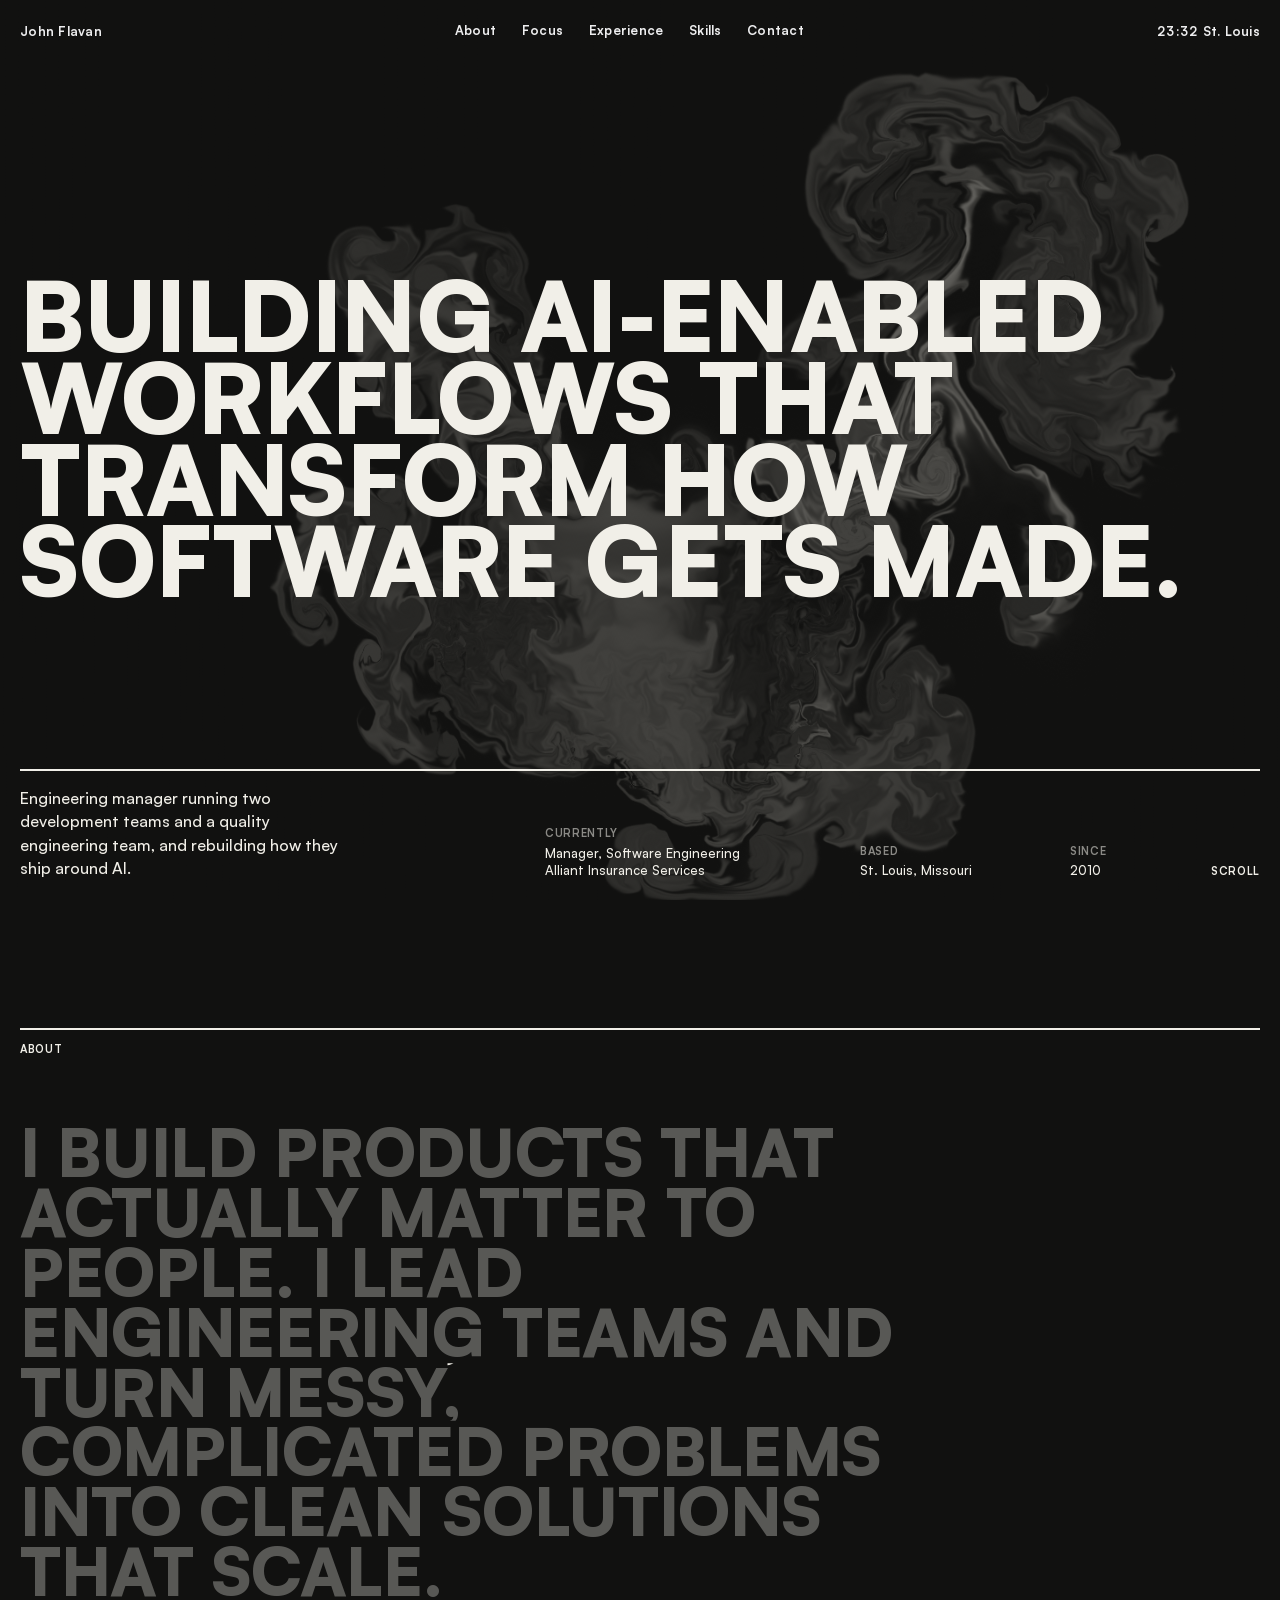
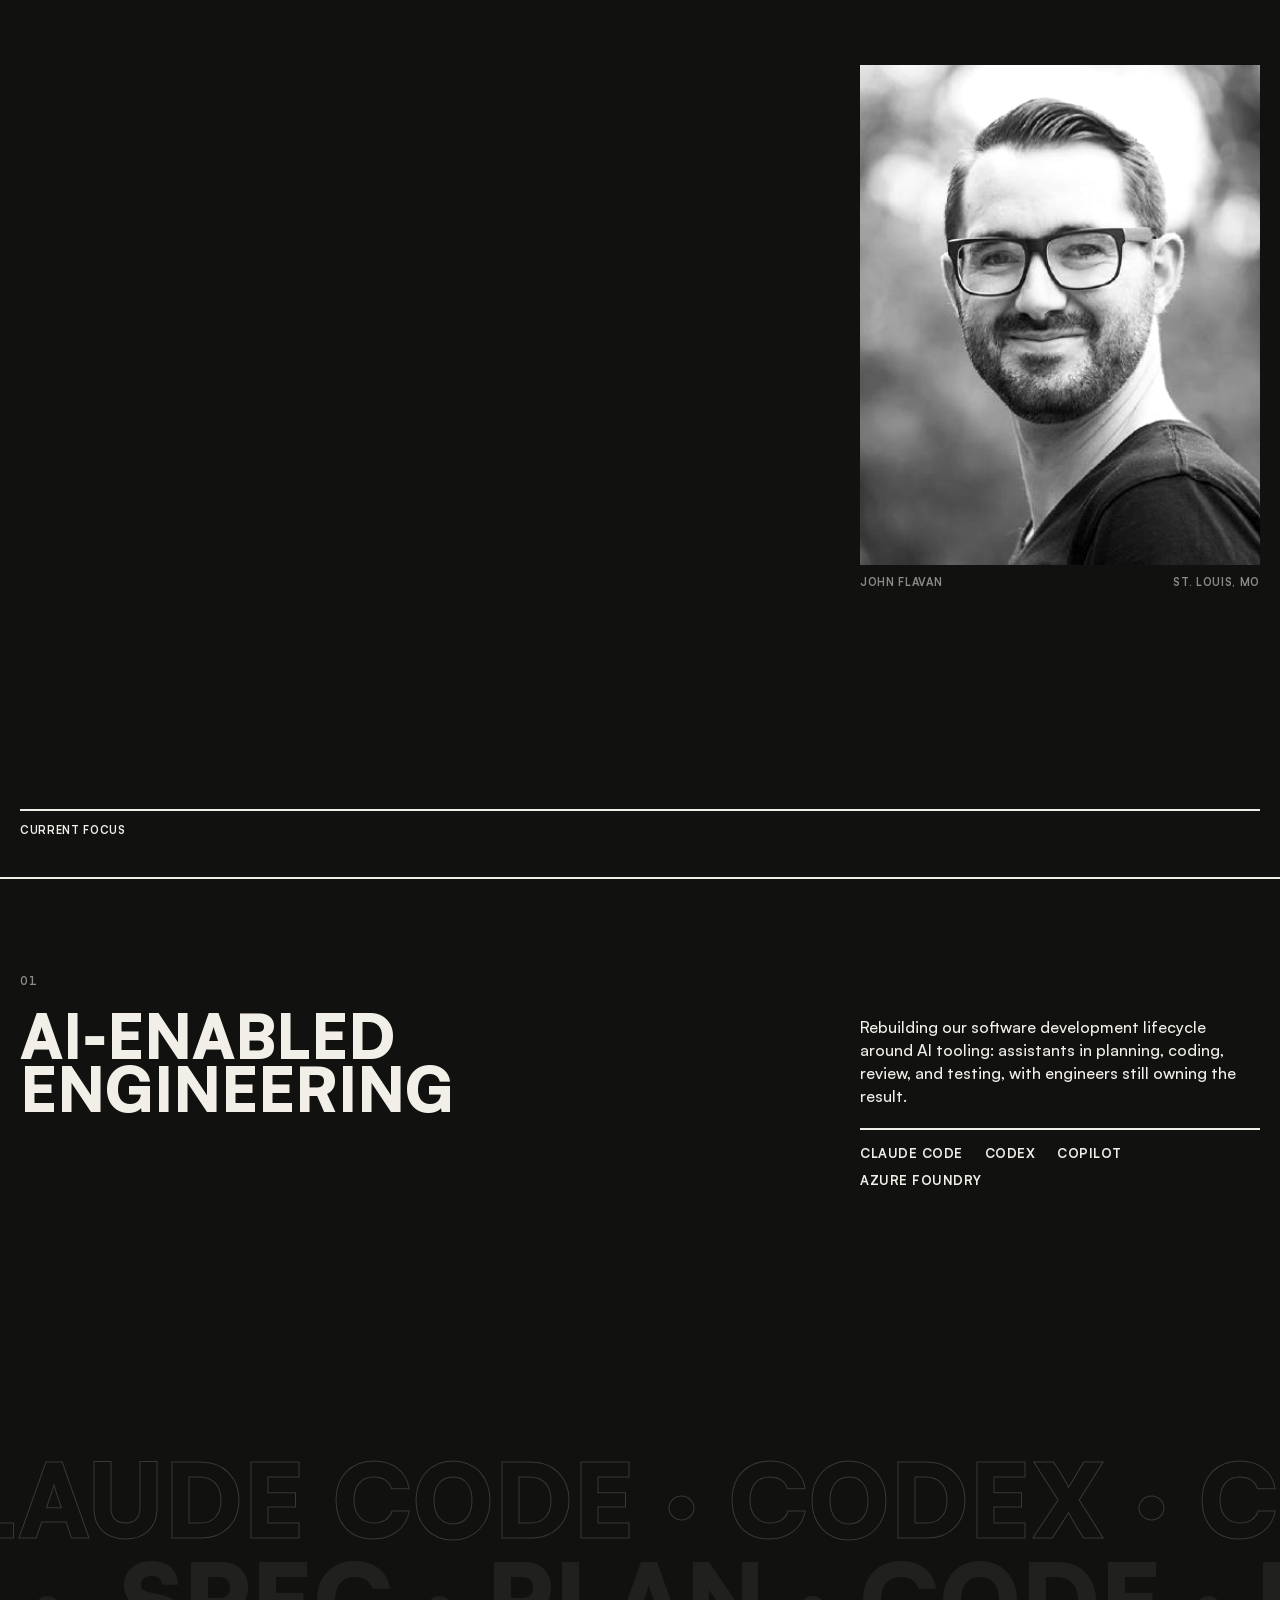
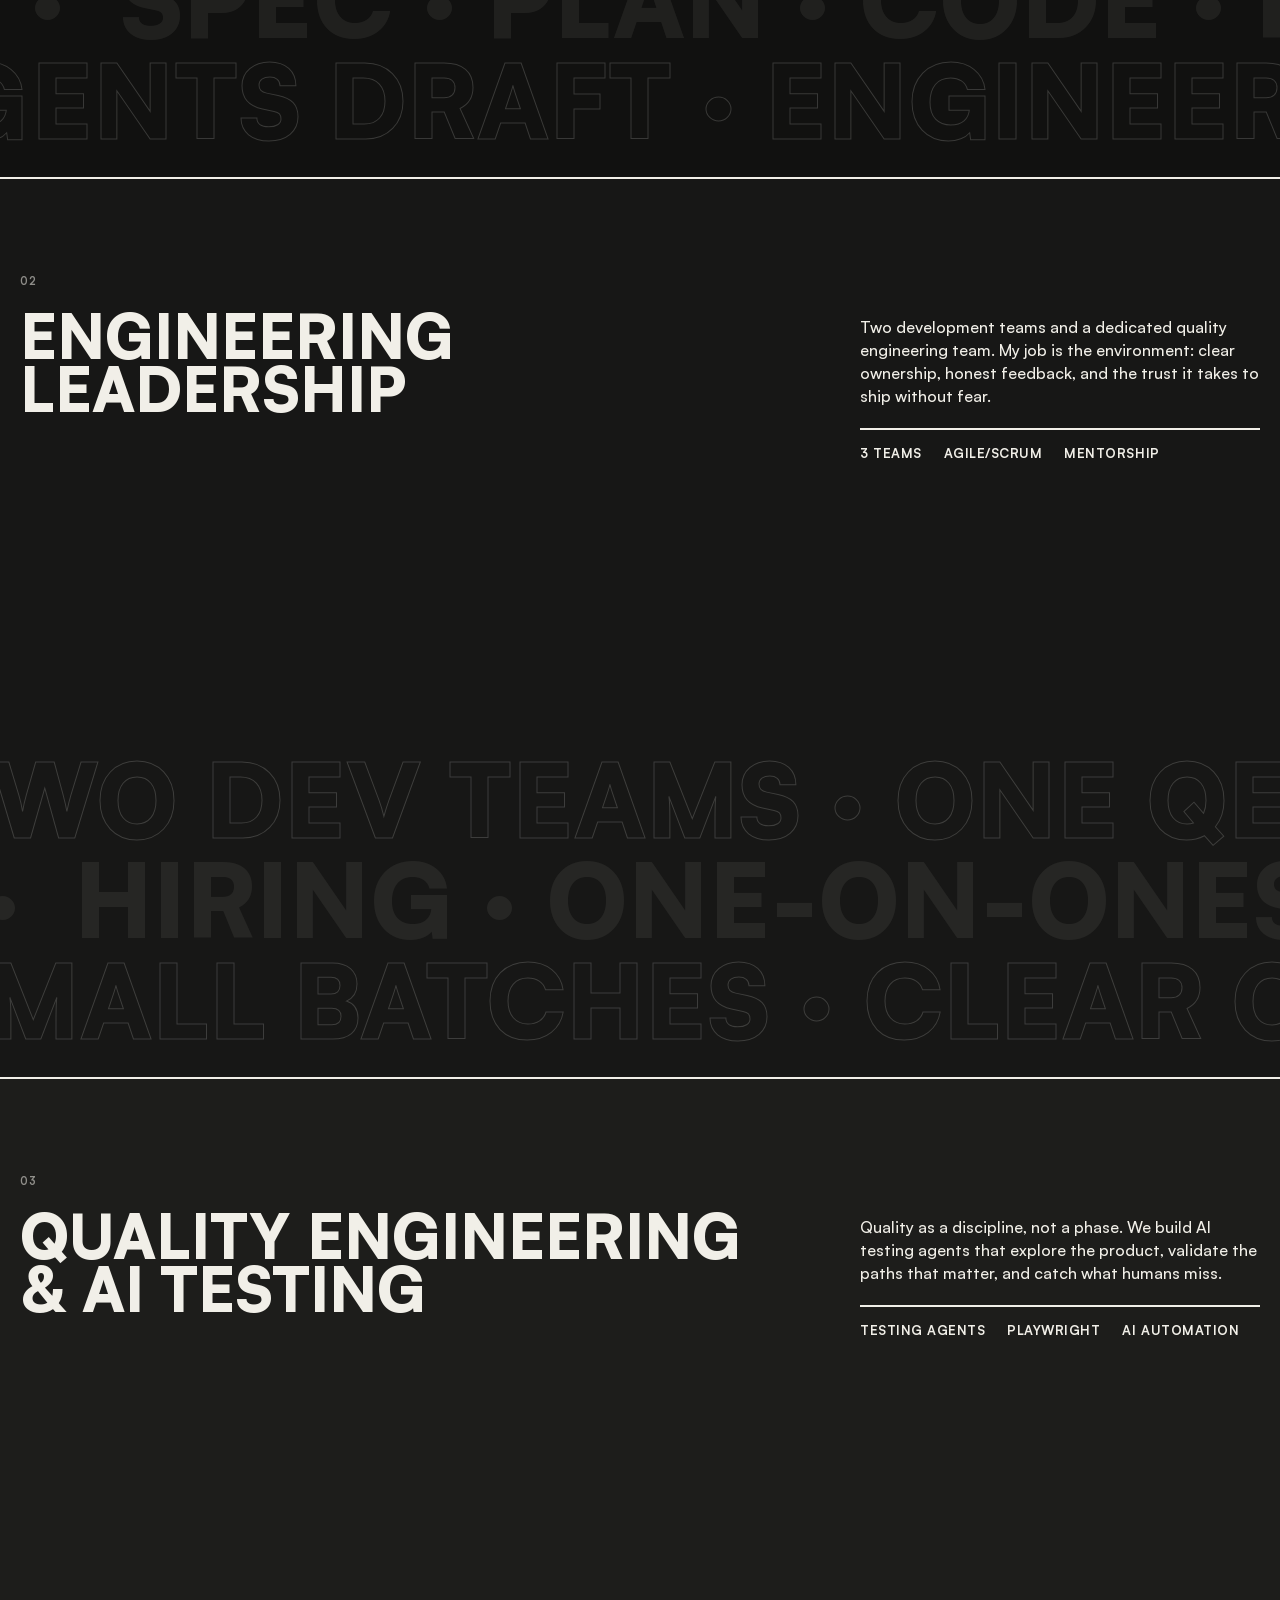
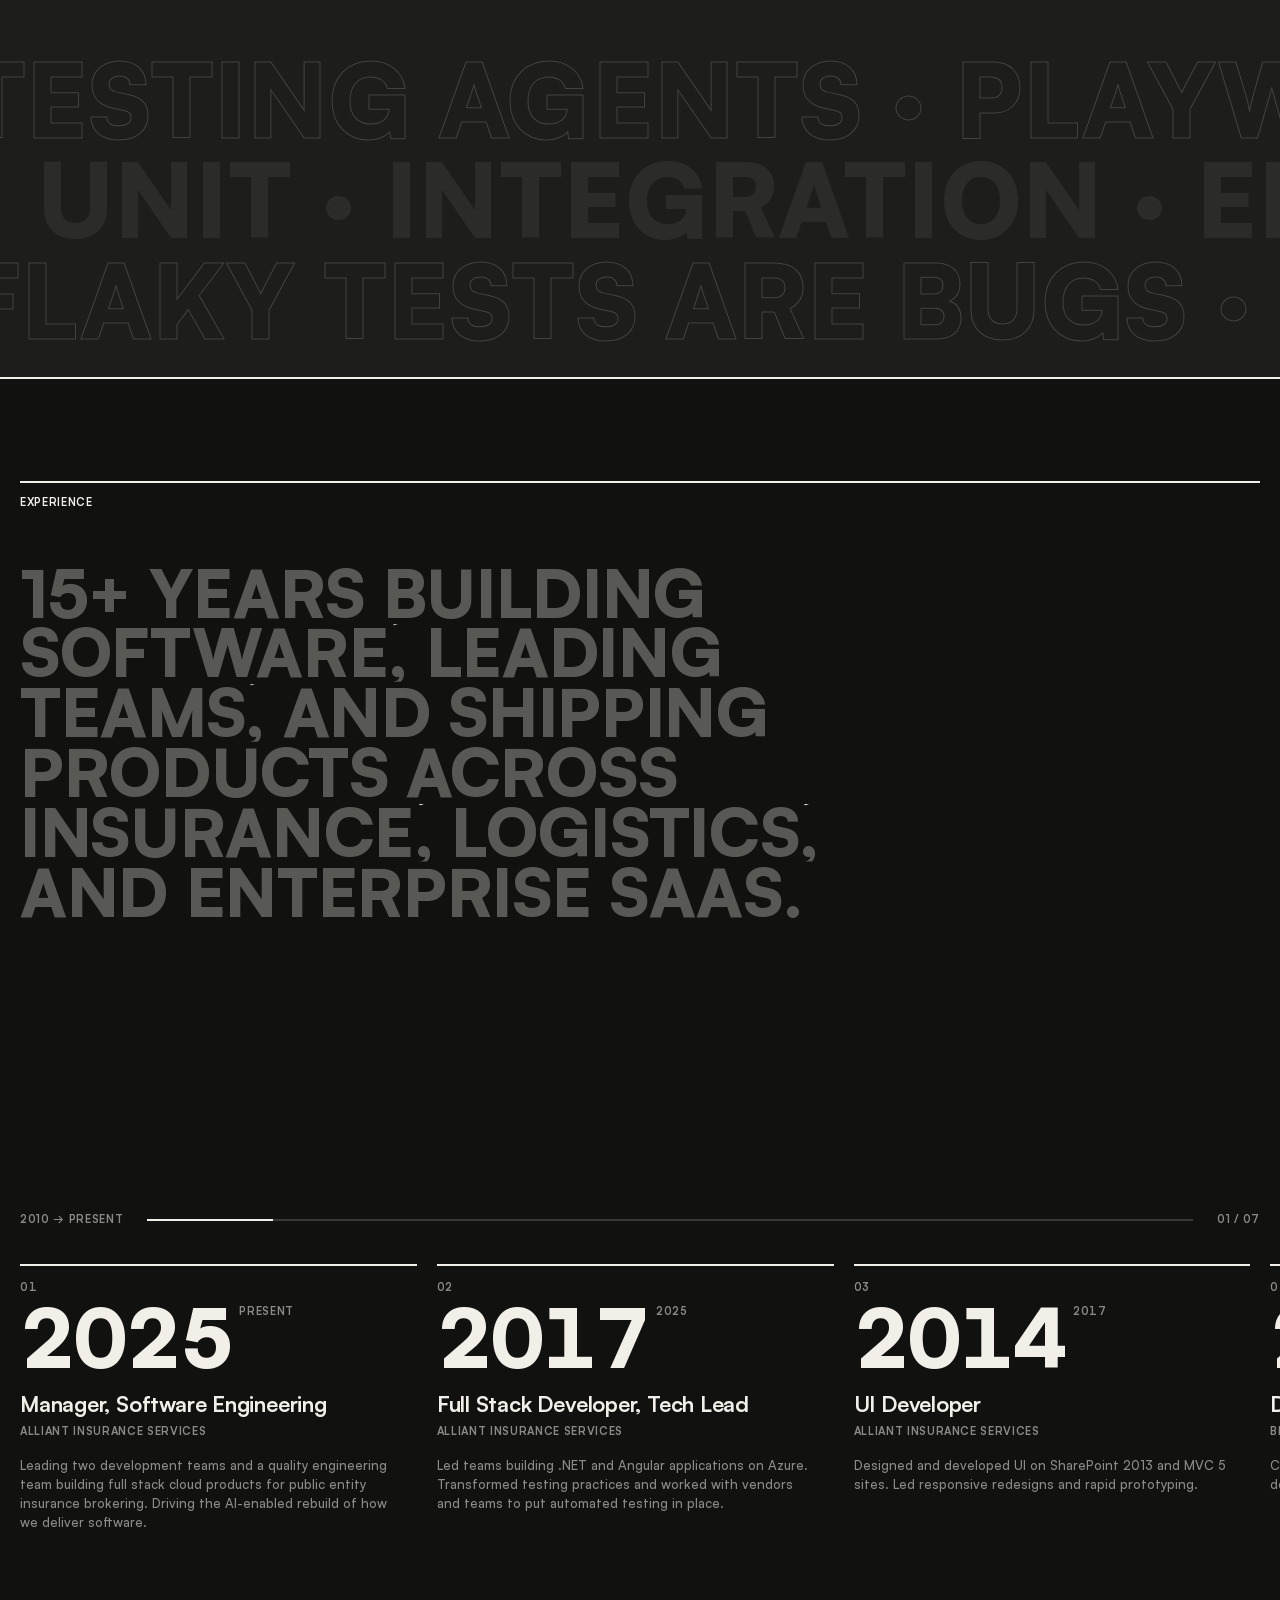
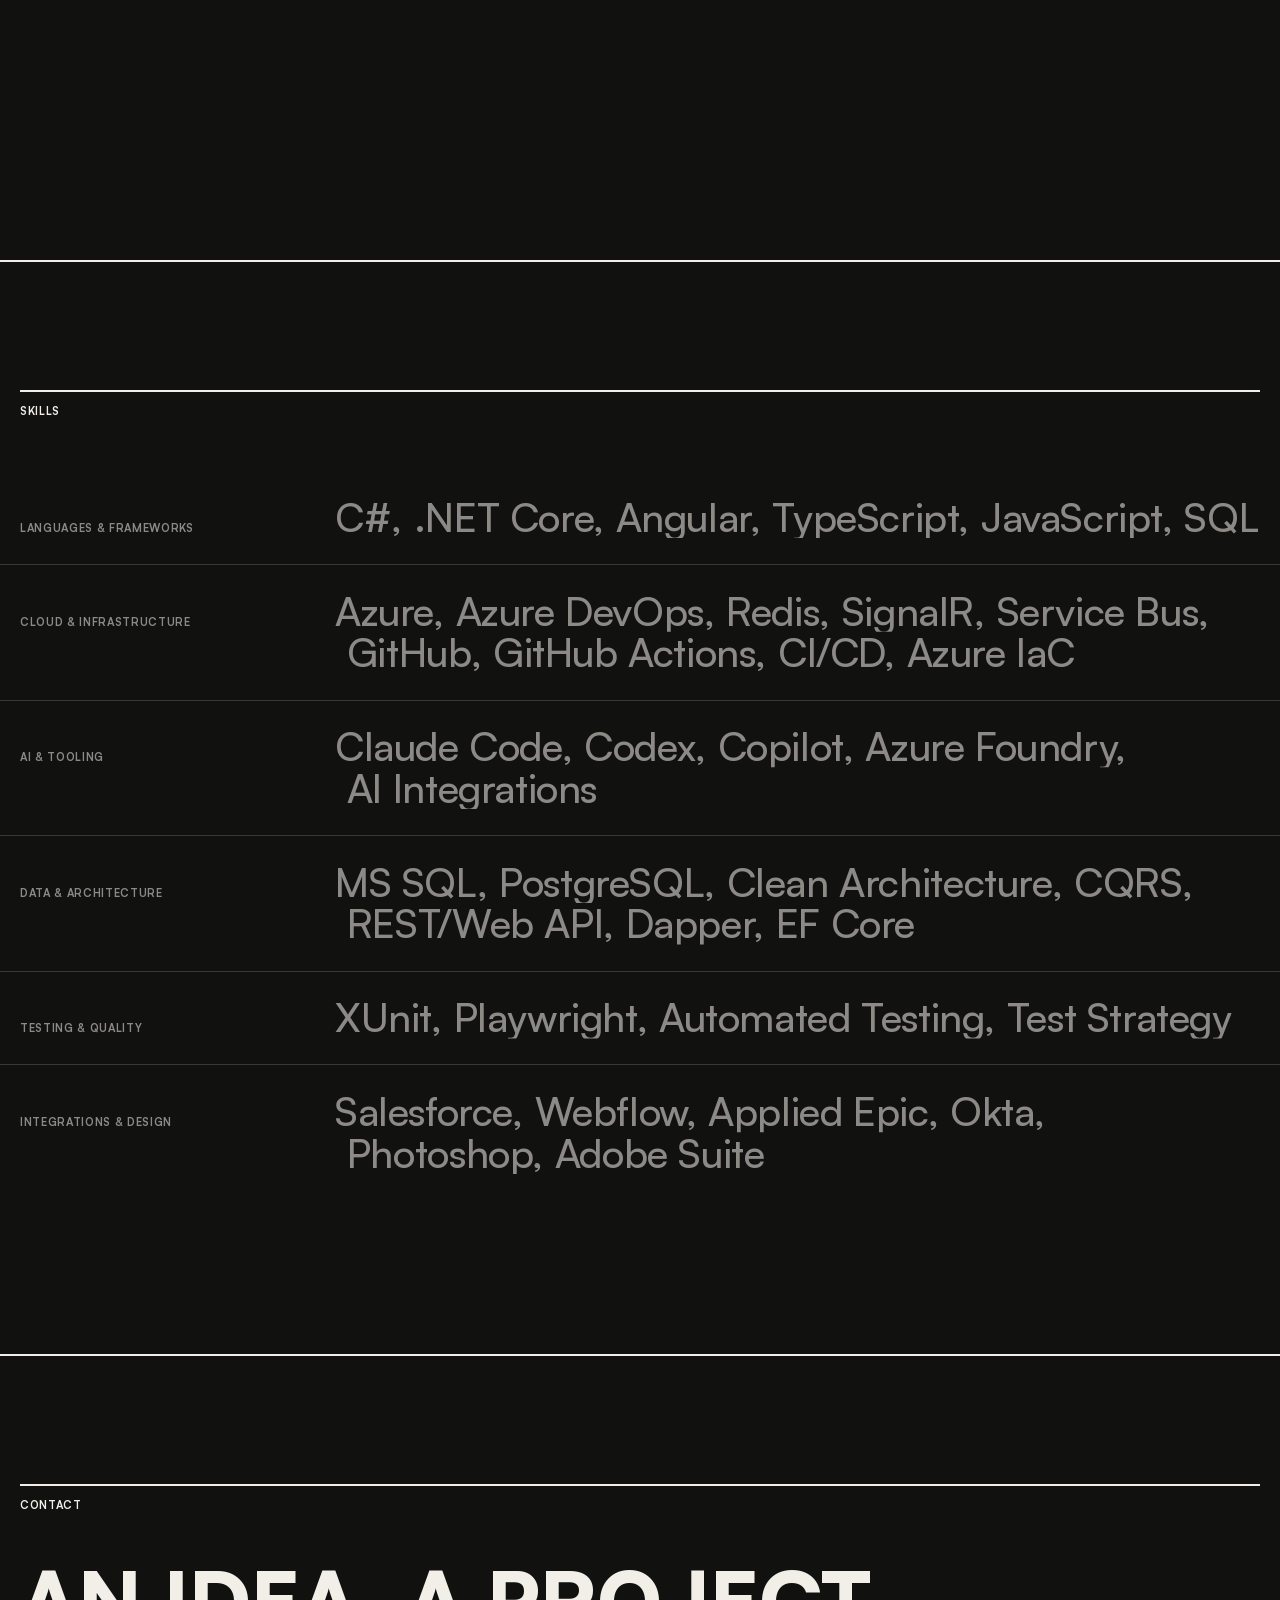
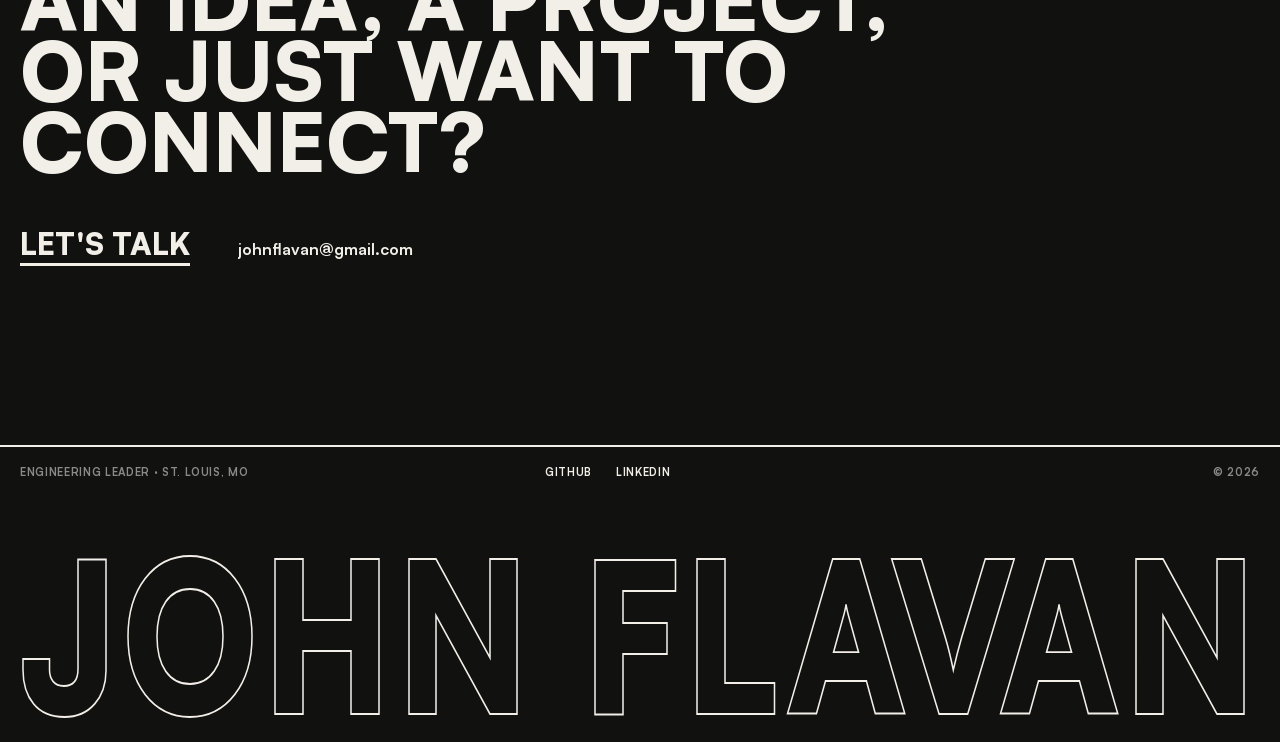
==== commit 32c215fb: "Review fixes: FBO resizing, pointer coalescing, nav offset, skip link, marquee coverage, narrow prog" ====
--- a/index.html
+++ b/index.html
@@ -13,7 +13,7 @@
   gtag('js', new Date());
   gtag('config', 'G-2RSYR38N8N');
 </script>
-<script>document.documentElement.classList.add('js');</script>
+<script>document.documentElement.classList.add('js');setTimeout(function(){document.documentElement.classList.add('reveal-fallback');},3500);</script>
 <link rel="icon" type="image/svg+xml" href="/favicon.svg">
 <link rel="icon" type="image/png" sizes="48x48" href="/favicon.png">
 <meta name="description" content="John Flavan — Engineering manager leading development and quality teams. Building AI-enabled workflows that transform how software gets made.">
@@ -144,7 +144,7 @@
   <p class="nav-clock"><span data-clock>--:--</span> St. Louis</p>
 </header>
 
-<main id="main">
+<main id="main" tabindex="-1">
 
 <!-- HERO -->
 <section class="hero" id="top" aria-label="Introduction">
@@ -328,13 +328,13 @@
       <text class="wm-outline" x="0" y="126" textLength="1000" lengthAdjust="spacingAndGlyphs">JOHN FLAVAN</text>
       <text class="wm-fill" x="0" y="126" textLength="1000" lengthAdjust="spacingAndGlyphs" clip-path="url(#wm-clip)">JOHN FLAVAN</text>
     </svg>
-    <span class="wm-hint" data-wm-hint>Hold</span>
+    <span class="wm-hint" data-wm-hint>Press and hold</span>
   </button>
 </footer>
 
-<script src="vendor/gsap.min.js"></script>
-<script src="vendor/ScrollTrigger.min.js"></script>
-<script src="vendor/lenis.min.js"></script>
+<script src="lib/gsap.min.js"></script>
+<script src="lib/ScrollTrigger.min.js"></script>
+<script src="lib/lenis.min.js"></script>
 <script src="fluid.js"></script>
 <script src="site.js"></script>
 </body>
--- a/site.css
+++ b/site.css
@@ -16,7 +16,6 @@
   --dim: rgba(241, 239, 232, 0.32);
   --line: rgba(241, 239, 232, 0.18);
   --accent: #F1EFE8;               /* themed modes recolour this */
-  --ink-r: 241; --ink-g: 239; --ink-b: 232;
 
   --mar: 20px;                      /* page margin */
   --gut: 20px;                      /* grid gutter */
@@ -32,7 +31,6 @@
   --t-label: clamp(11px, 0.8vw, 13px);
 
   --ease-out: cubic-bezier(0.16, 1, 0.3, 1);
-  --ease-io: cubic-bezier(0.77, 0, 0.175, 1);
 }
 @media (min-width: 1440px) { :root { --mar: 1.4vw; --gut: 1.4vw; } }
 
@@ -71,6 +69,7 @@
 :focus-visible { outline: 2px solid var(--accent); outline-offset: 4px; }
 .skip-link { position: absolute; left: var(--mar); top: -60px; z-index: 100; padding: 8px 12px; background: var(--blanc); color: var(--noir); font-size: 14px; }
 .skip-link:focus { top: 12px; }
+main:focus { outline: none; }
 
 .grid { display: grid; grid-template-columns: repeat(12, minmax(0, 1fr)); column-gap: var(--gut); padding-inline: var(--mar); }
 .section { position: relative; background: var(--noir); transition: background 1s ease; }
@@ -94,7 +93,7 @@
 .line-in { display: block; }
 
 /* ===== INK CANVAS ===== */
-.ink { position: fixed; inset: 0; width: 100%; height: 100%; z-index: 0; pointer-events: none; opacity: 0; transition: opacity 0.6s ease; }
+.ink { position: fixed; inset: 0; width: 100%; height: 100vh; height: 100lvh; z-index: 0; pointer-events: none; opacity: 0; transition: opacity 0.6s ease; }
 html.no-ink .ink { display: none; }
 .ink.on { opacity: 1; }
 .ink.storm { z-index: 40; mix-blend-mode: screen; opacity: 1 !important; }
@@ -126,6 +125,7 @@
 html.js .statement .w { opacity: 0; }
 .hero-fine { align-items: end; row-gap: 24px; padding-inline: 0; border-top: 2px solid var(--blanc); padding-top: 16px; }
 html.js .hero-fine { opacity: 0; }
+html.reveal-fallback .statement .w, html.reveal-fallback .hero-fine { opacity: 1; }
 .fine-lead { grid-column: 1 / span 4; font-size: var(--t-body); max-width: 30ch; text-wrap: pretty; }
 .fine { font-size: var(--t-small); line-height: 1.35; }
 .fine:nth-of-type(1) { grid-column: 6 / span 3; }
@@ -152,6 +152,7 @@
 .portrait figcaption { display: flex; justify-content: space-between; margin-top: 10px; font-size: var(--t-label); font-weight: 700; letter-spacing: 0.06em; text-transform: uppercase; color: var(--mute); }
 html.js .portrait .curtain { transform: translateY(-100%); }
 html.js .portrait img { transform: translateY(100%); }
+html.reveal-fallback .portrait .curtain, html.reveal-fallback .portrait img { transform: none; }
 
 /* ===== FOCUS: stacked panels ===== */
 .focus { padding-top: clamp(40px, 5vw, 80px); }
@@ -207,8 +208,8 @@
 .group dt { grid-column: 1 / span 3; font-size: var(--t-label); font-weight: 700; letter-spacing: 0.06em; text-transform: uppercase; color: var(--mute); padding-top: 0.6em; }
 .group dd { grid-column: 4 / span 9; font-size: var(--t-wall); font-weight: 500; line-height: 1.05; letter-spacing: -0.01em; color: var(--mute); text-wrap: pretty; }
 .term { display: inline-block; position: relative; overflow: hidden; vertical-align: top; clip-path: polygon(0 3%, 0 99%, 100% 99%, 100% 3%); }
-.term::after { content: ','; }
-.term:last-child::after { content: ''; }
+.term > i::after, .term:not(:has(> i))::after { content: ','; }
+.term:last-child > i::after, .term:last-child:not(:has(> i))::after { content: ''; }
 .term > i { display: block; font-style: normal; transition: transform 0.5s var(--ease-out); }
 .term > i + i { position: absolute; left: 0; top: 100%; color: var(--blanc); }
 @media (hover: hover) and (pointer: fine) { .term:hover > i { transform: translateY(-100%); } }
@@ -231,7 +232,7 @@
 .foot-meta { grid-column: 1 / span 5; }
 .foot-links { grid-column: 6 / span 5; display: flex; gap: 24px; color: var(--blanc); }
 .foot-copy { grid-column: 11 / span 2; text-align: right; }
-.wordmark { display: block; width: calc(100% - 2 * var(--mar)); margin-inline: var(--mar); position: relative; -webkit-tap-highlight-color: transparent; touch-action: none; user-select: none; }
+.wordmark { display: block; width: calc(100% - 2 * var(--mar)); margin-inline: var(--mar); position: relative; -webkit-tap-highlight-color: transparent; touch-action: pan-y; user-select: none; -webkit-user-select: none; }
 .wordmark svg { display: block; width: 100%; height: auto; overflow: visible; }
 .wordmark text { font-family: 'Satoshi', 'Satoshi Fallback', sans-serif; font-weight: 900; font-size: 168px; letter-spacing: 0.02em; }
 .wm-outline { fill: transparent; stroke: var(--blanc); stroke-width: 1.5; transition: fill 0.5s ease; }
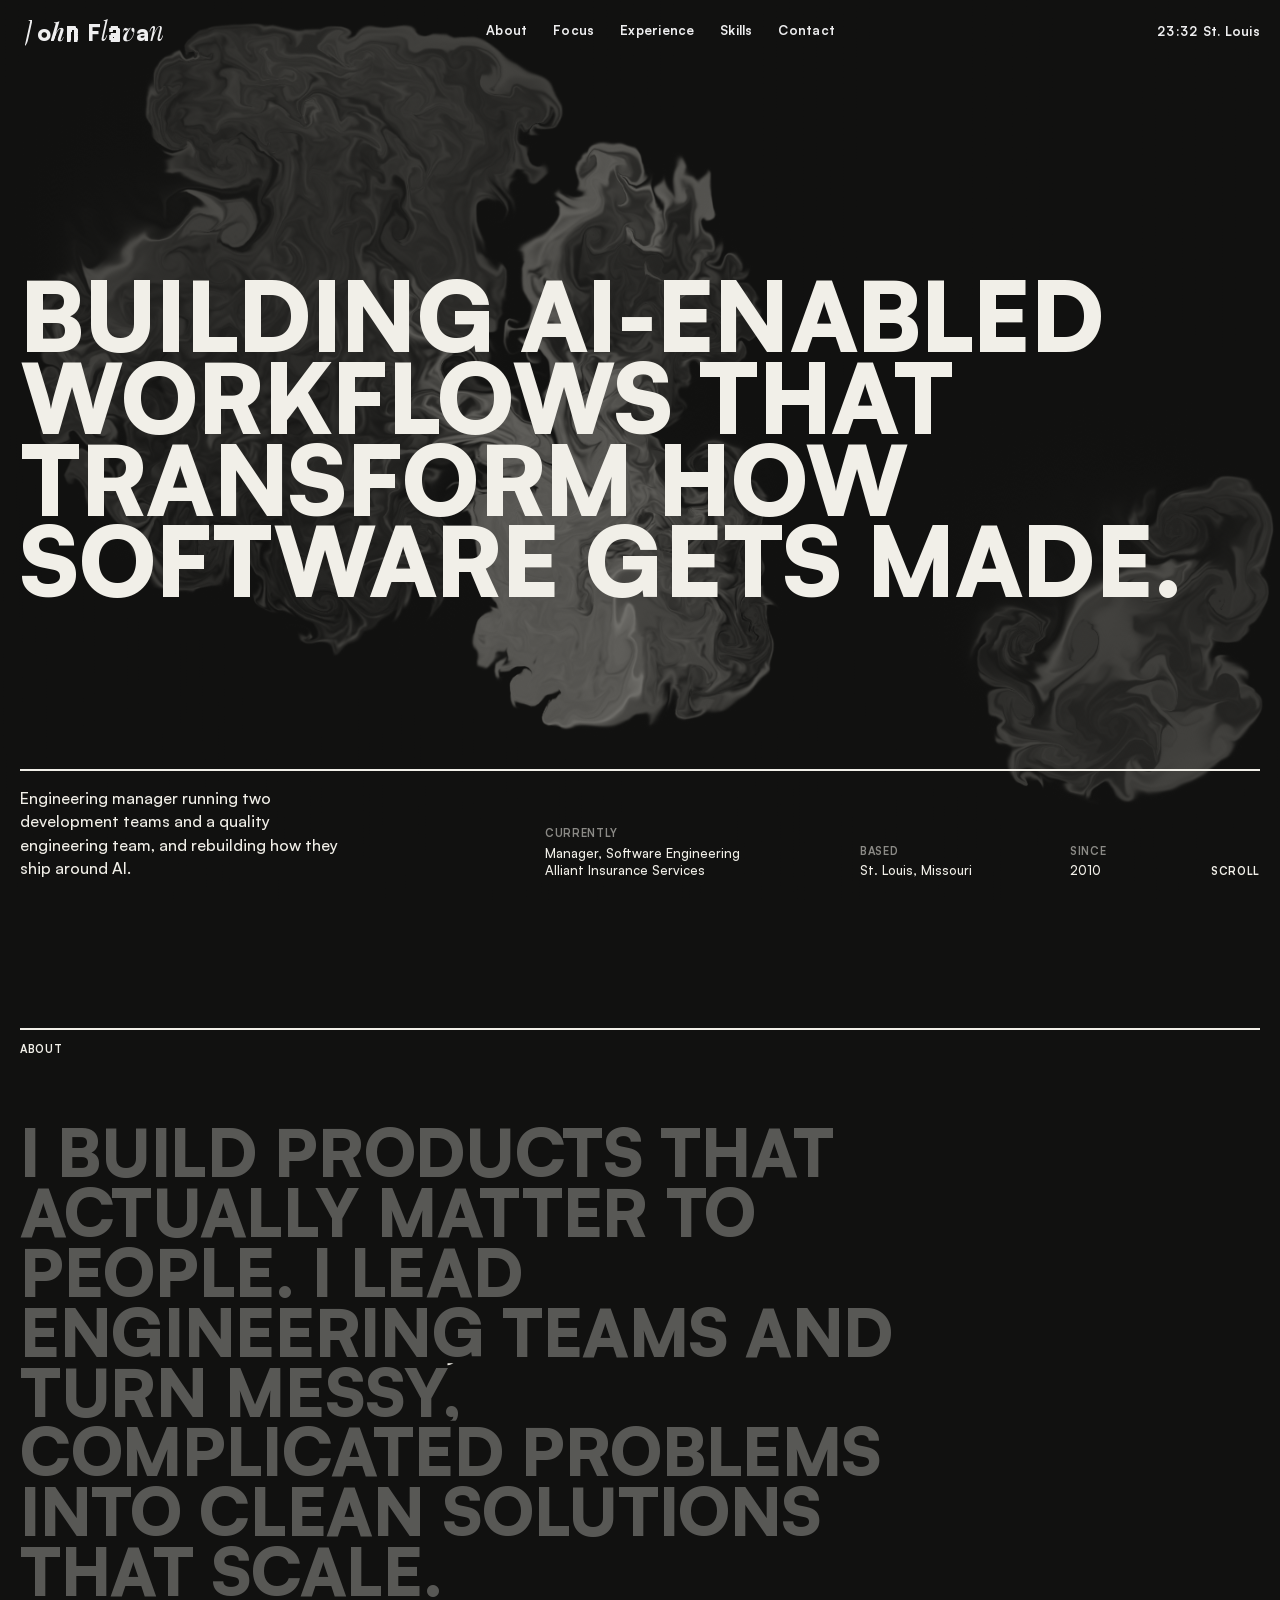
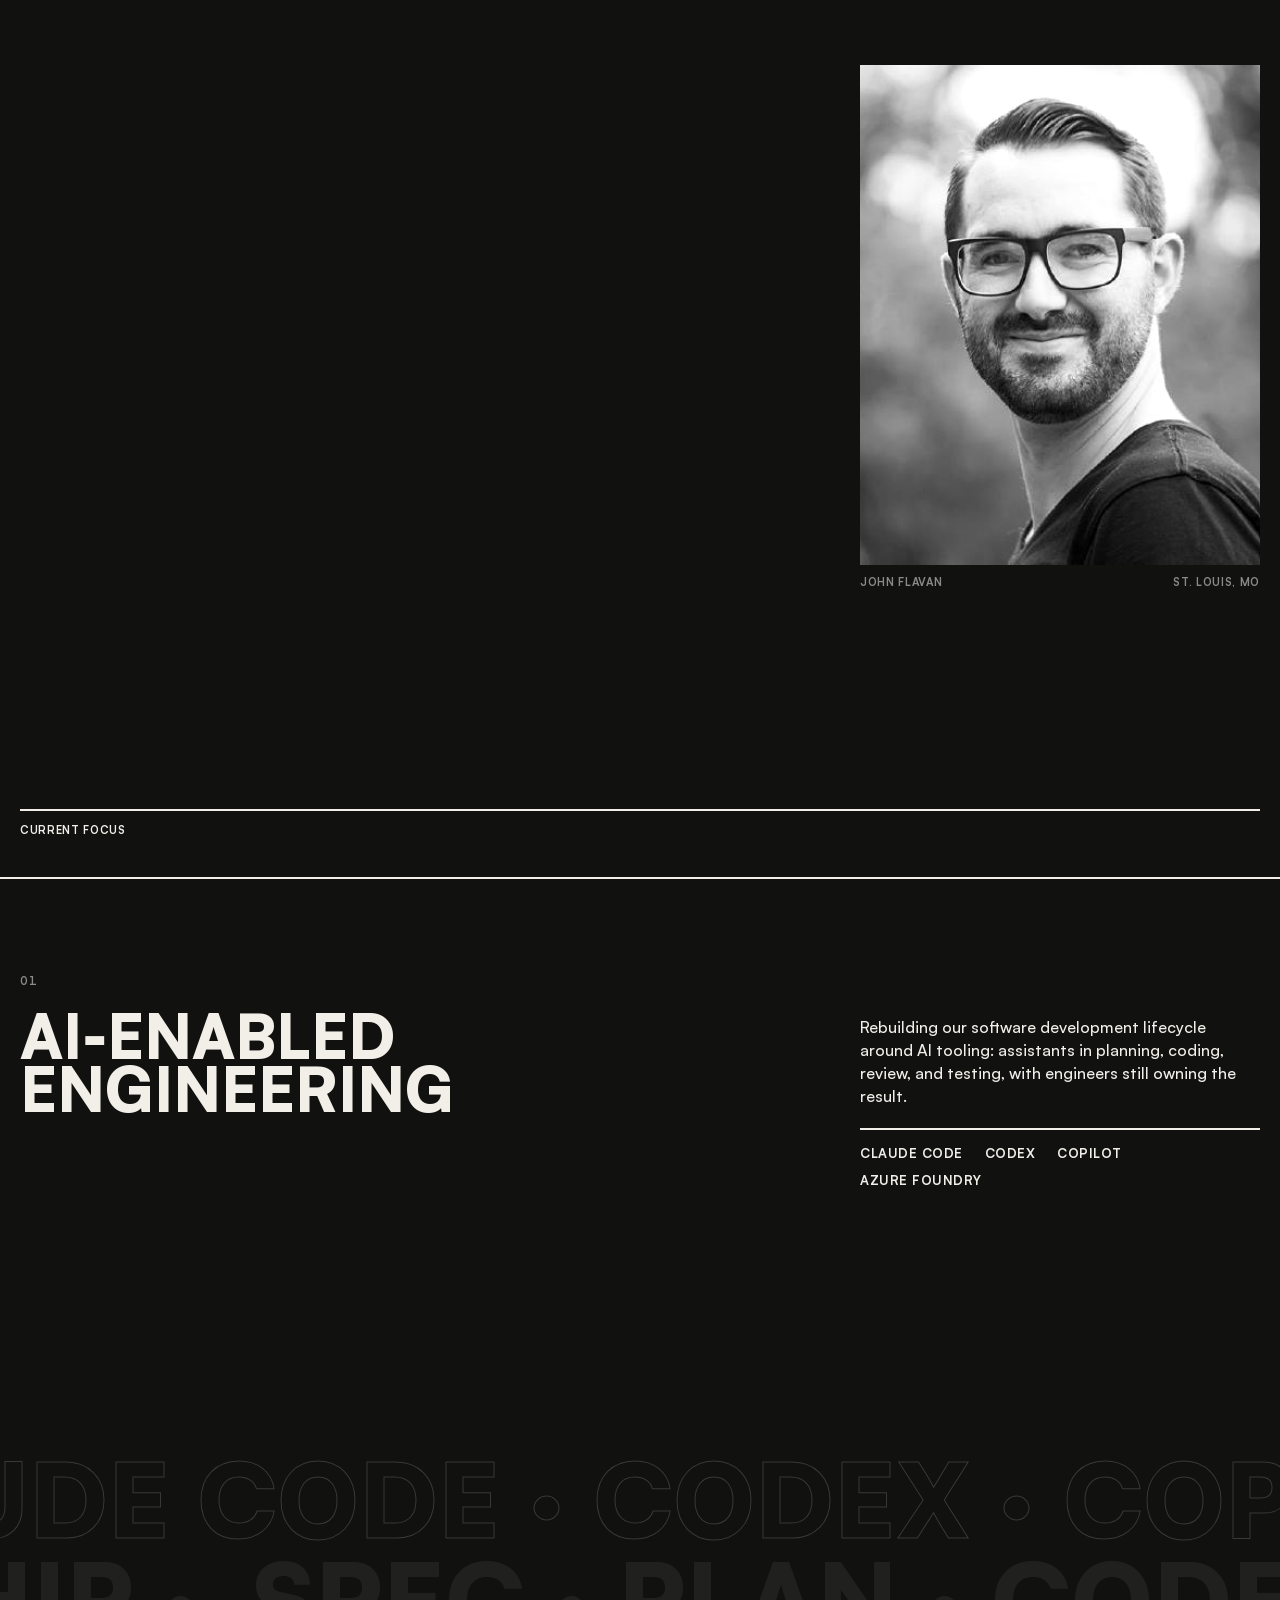
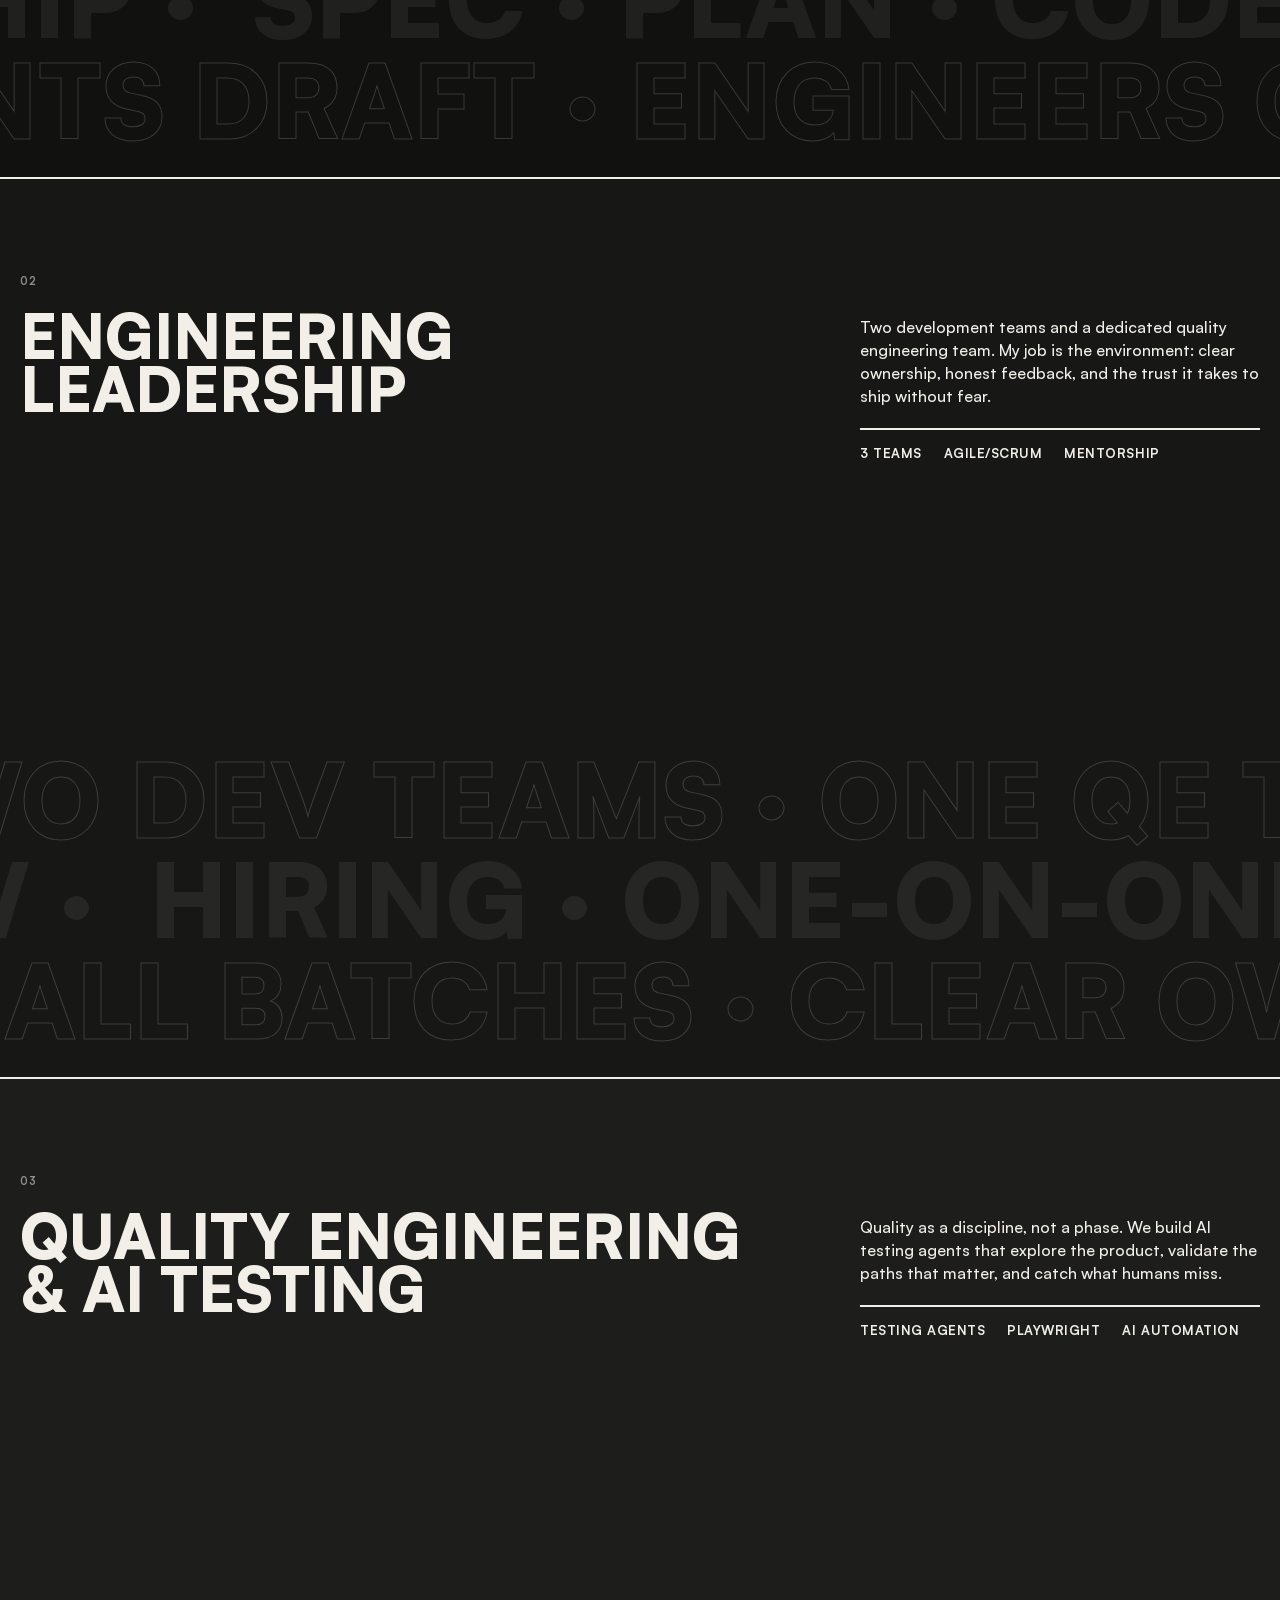
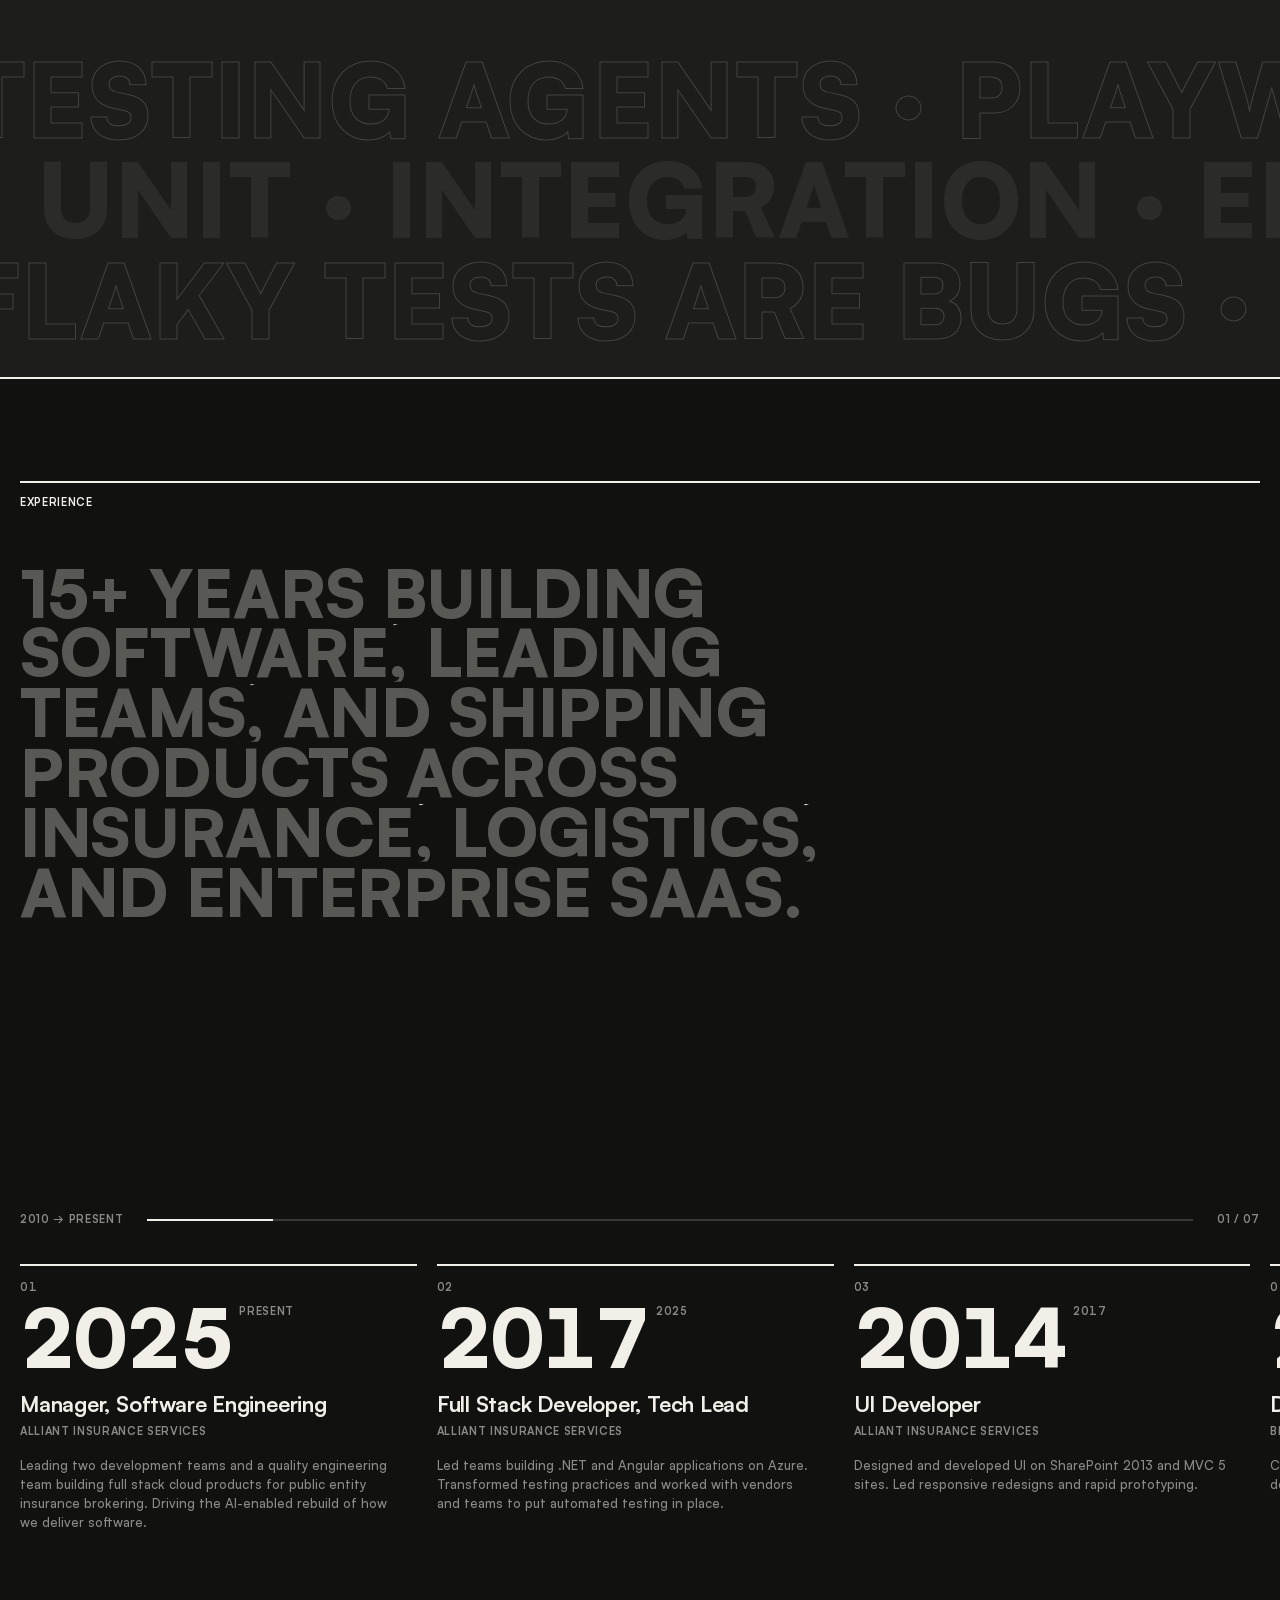
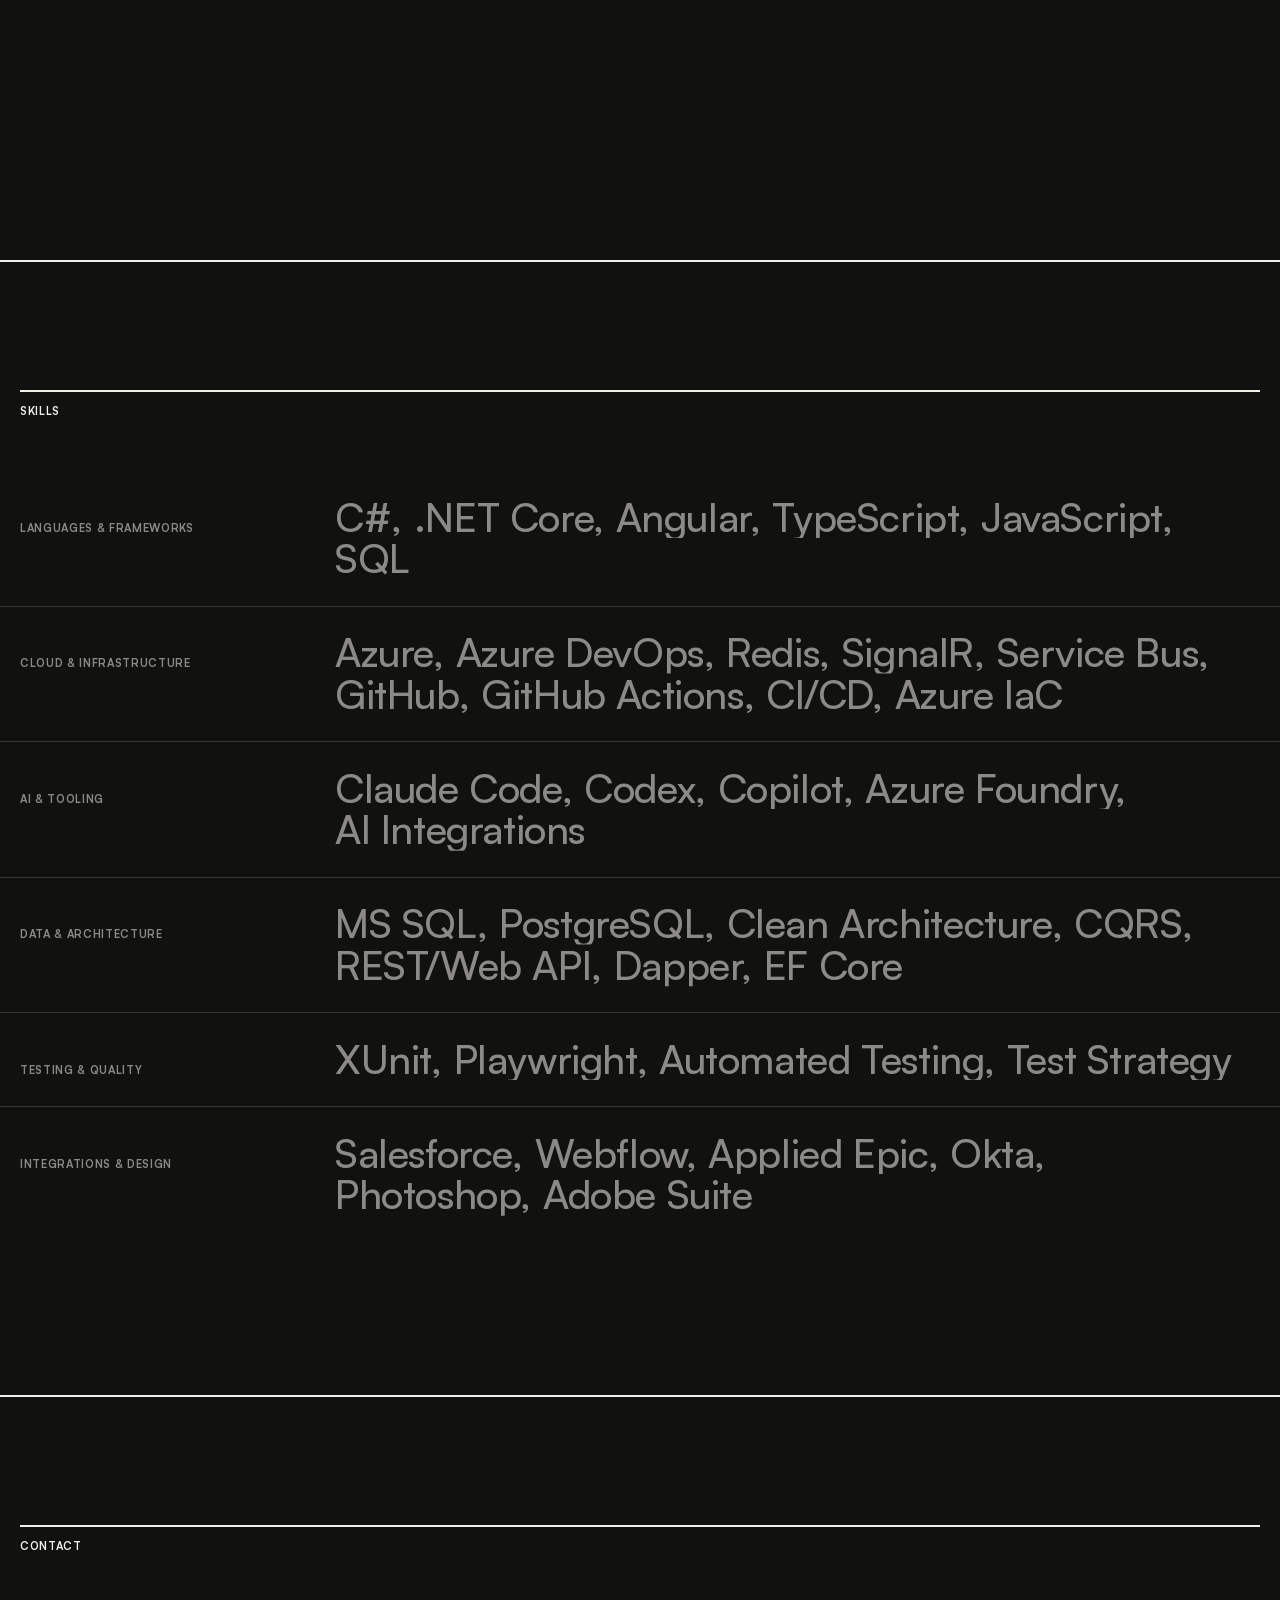
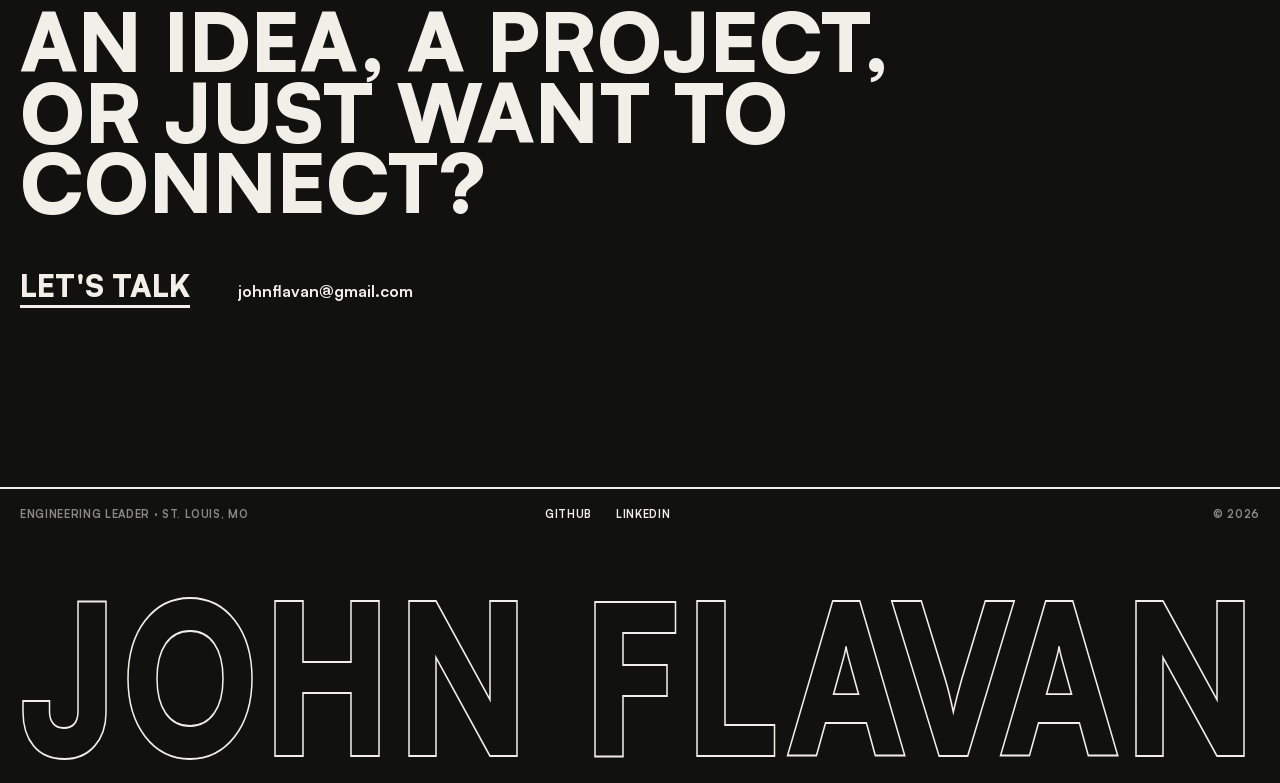
==== commit 1d7a9a97: "Nav logotype: ransom-note wordmark with tilted-mask reveal Inspired by the Webflow Conf loader mark." ====
--- a/index.html
+++ b/index.html
@@ -49,6 +49,9 @@
 <!-- Fonts (self-hosted) & styles -->
 <link rel="preload" href="/fonts/satoshi-900.woff2" as="font" type="font/woff2" crossorigin>
 <link rel="preload" href="/fonts/satoshi-500.woff2" as="font" type="font/woff2" crossorigin>
+<link rel="preload" href="/fonts/instrument-serif-italic.woff2" as="font" type="font/woff2" crossorigin>
+<link rel="preload" href="/fonts/playfair-italic.woff2" as="font" type="font/woff2" crossorigin>
+<link rel="preload" href="/fonts/handjet.woff2" as="font" type="font/woff2" crossorigin>
 <link rel="stylesheet" href="site.css">
 
 <!-- Structured Data -->
@@ -131,7 +134,7 @@
 <div class="wipe" aria-hidden="true"></div>
 
 <header class="nav" data-nav>
-  <a class="nav-name roll" href="#top"><span>John Flavan</span><span aria-hidden="true">John Flavan</span></a>
+  <a class="nav-name logotype" href="#top" data-logotype aria-label="John Flavan">John Flavan</a>
   <nav aria-label="Main navigation">
     <ul class="nav-links">
       <li><a class="roll" href="#about"><span>About</span><span aria-hidden="true">About</span></a></li>
--- a/site.css
+++ b/site.css
@@ -38,6 +38,10 @@
 @font-face { font-family: 'Satoshi'; font-weight: 500; font-style: normal; font-display: swap; src: url('/fonts/satoshi-500.woff2') format('woff2'); }
 @font-face { font-family: 'Satoshi'; font-weight: 700; font-style: normal; font-display: swap; src: url('/fonts/satoshi-700.woff2') format('woff2'); }
 @font-face { font-family: 'Satoshi'; font-weight: 900; font-style: normal; font-display: swap; src: url('/fonts/satoshi-900.woff2') format('woff2'); }
+/* Logotype voices (subset to the letters of the name only) */
+@font-face { font-family: 'Instrument Serif'; font-style: italic; font-weight: 400; font-display: swap; src: url('/fonts/instrument-serif-italic.woff2') format('woff2'); }
+@font-face { font-family: 'Playfair Display'; font-style: italic; font-weight: 600; font-display: swap; src: url('/fonts/playfair-italic.woff2') format('woff2'); }
+@font-face { font-family: 'Handjet'; font-style: normal; font-weight: 300 900; font-display: swap; src: url('/fonts/handjet.woff2') format('woff2'); }
 @font-face {
   font-family: 'Satoshi Fallback';
   src: local('Arial'), local('Helvetica Neue'), local('Helvetica');
@@ -112,6 +116,21 @@
 .nav-clock { font-variant-numeric: tabular-nums; }
 .nav-name, .nav-links a, .nav-clock { line-height: 1.2; }
 
+/* Logotype: every letter wears its own voice; the words shear in through tilted masks */
+.logotype { font-size: clamp(22px, 1.9vw, 28px); line-height: 1; display: inline-flex; align-items: baseline; gap: 0.3em; letter-spacing: 0; overflow: visible; }
+.logotype .lt-mask { display: inline-block; overflow: hidden; padding: 0.18em 0.06em; margin: -0.18em -0.06em; transform: skewY(-6deg); }
+.logotype .lt-mask + .lt-mask { transform: skewY(6deg); }
+.logotype .lt-word { display: inline-grid; grid-auto-flow: column; align-items: baseline; transform: skewY(6deg); }
+.logotype .lt-mask + .lt-mask .lt-word { transform: skewY(-6deg); }
+.logotype .lt { display: inline-grid; grid-template-areas: 'g'; align-items: baseline; justify-items: center; }
+.logotype .lt i { grid-area: g; font-style: normal; white-space: pre; line-height: 1; clip-path: inset(0 0 100% 0); }
+.logotype .lt i.on { clip-path: inset(0 0 0 0); }
+.logotype .v-sans { font-family: 'Satoshi', 'Satoshi Fallback', sans-serif; font-weight: 900; font-size: 0.94em; }
+.logotype .v-serif { font-family: 'Instrument Serif', Georgia, serif; font-style: italic; font-weight: 400; font-size: 1.16em; }
+.logotype .v-swash { font-family: 'Playfair Display', Georgia, serif; font-style: italic; font-weight: 600; font-size: 1.02em; }
+.logotype .v-pixel { font-family: 'Handjet', monospace; font-weight: 800; font-size: 1.22em; letter-spacing: 0.02em; }
+@media (prefers-reduced-motion: reduce) { .logotype .lt-mask, .logotype .lt-word { transform: none; } }
+
 /* ===== HERO ===== */
 .hero {
   position: relative; min-height: 100svh; display: flex; flex-direction: column; justify-content: flex-end;
@@ -213,7 +232,7 @@
 .term > i { display: block; font-style: normal; transition: transform 0.5s var(--ease-out); }
 .term > i + i { position: absolute; left: 0; top: 100%; color: var(--blanc); }
 @media (hover: hover) and (pointer: fine) { .term:hover > i { transform: translateY(-100%); } }
-.term + .term { margin-left: 0.3em; }
+.term { margin-right: 0.3em; }
 
 /* ===== CONTACT ===== */
 .contact { padding-block: clamp(80px, 10vw, 160px) clamp(100px, 14vw, 220px); border-top: 2px solid var(--blanc); }
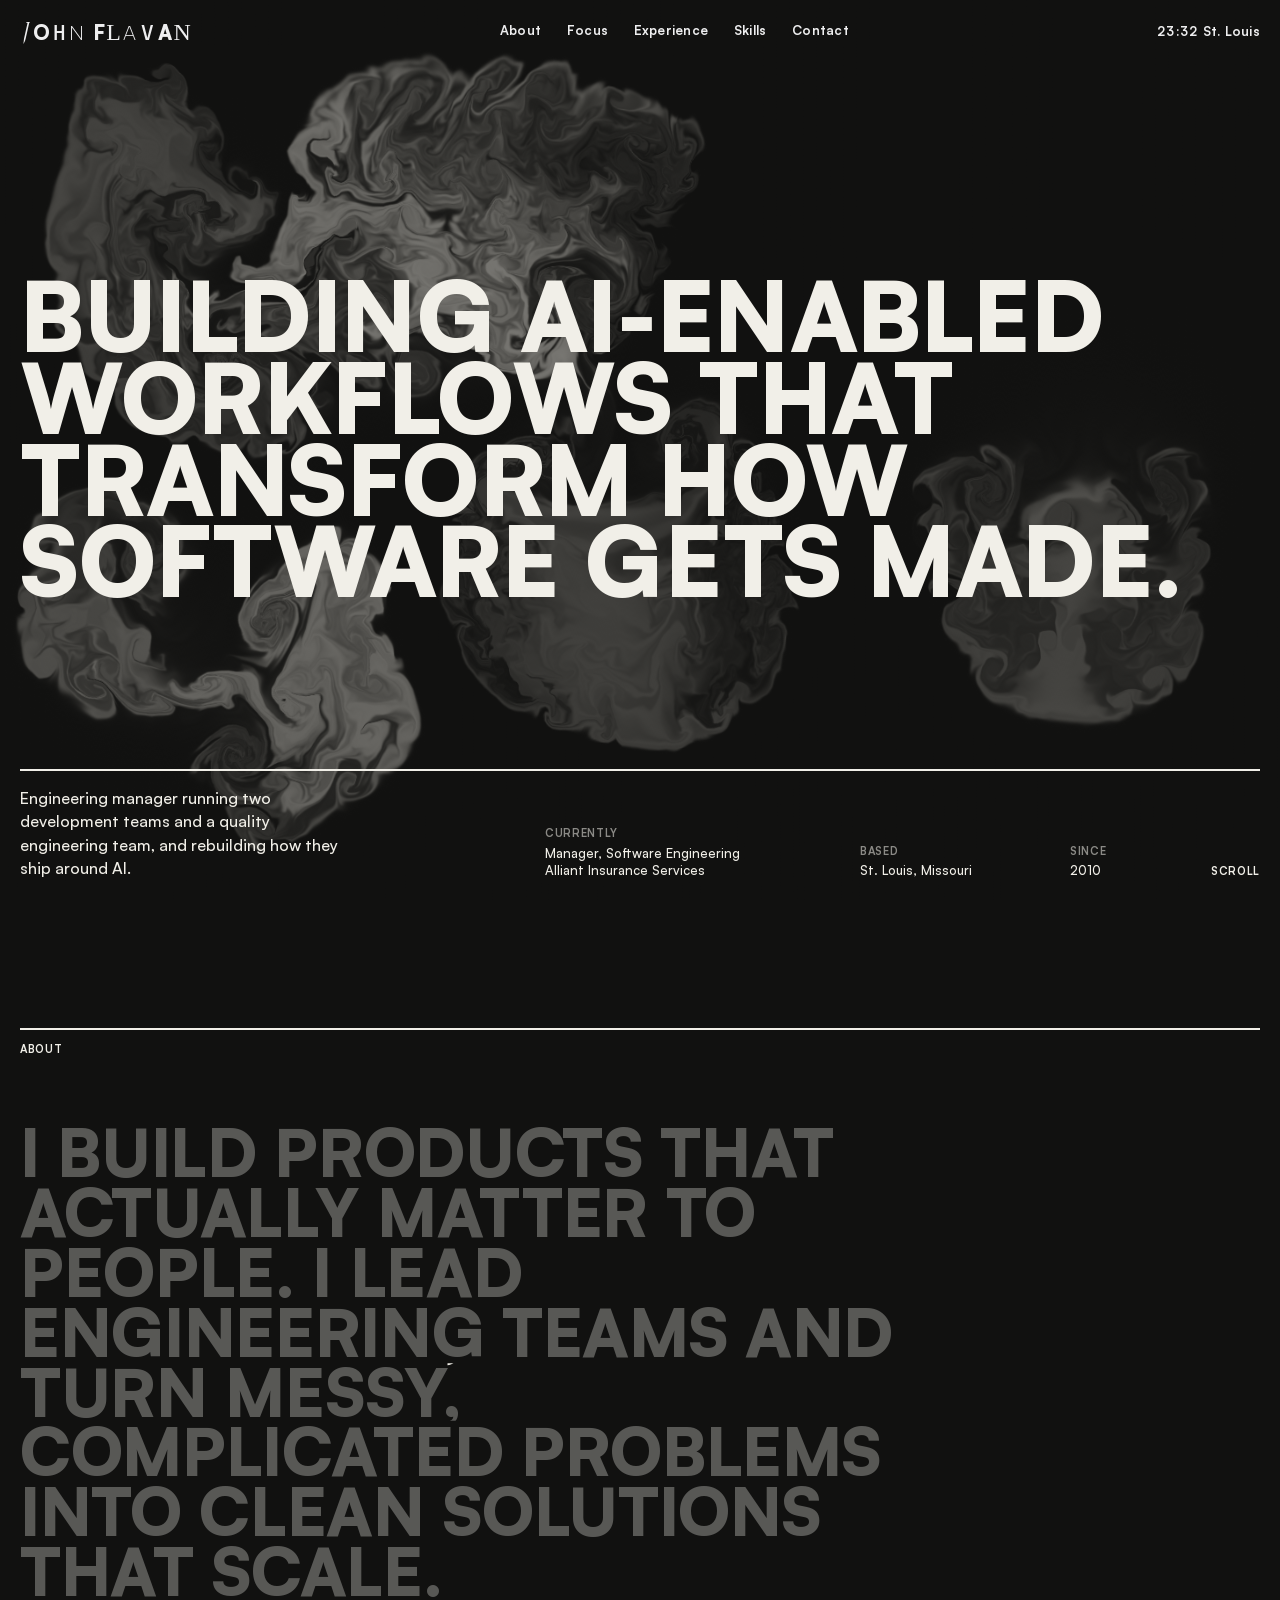
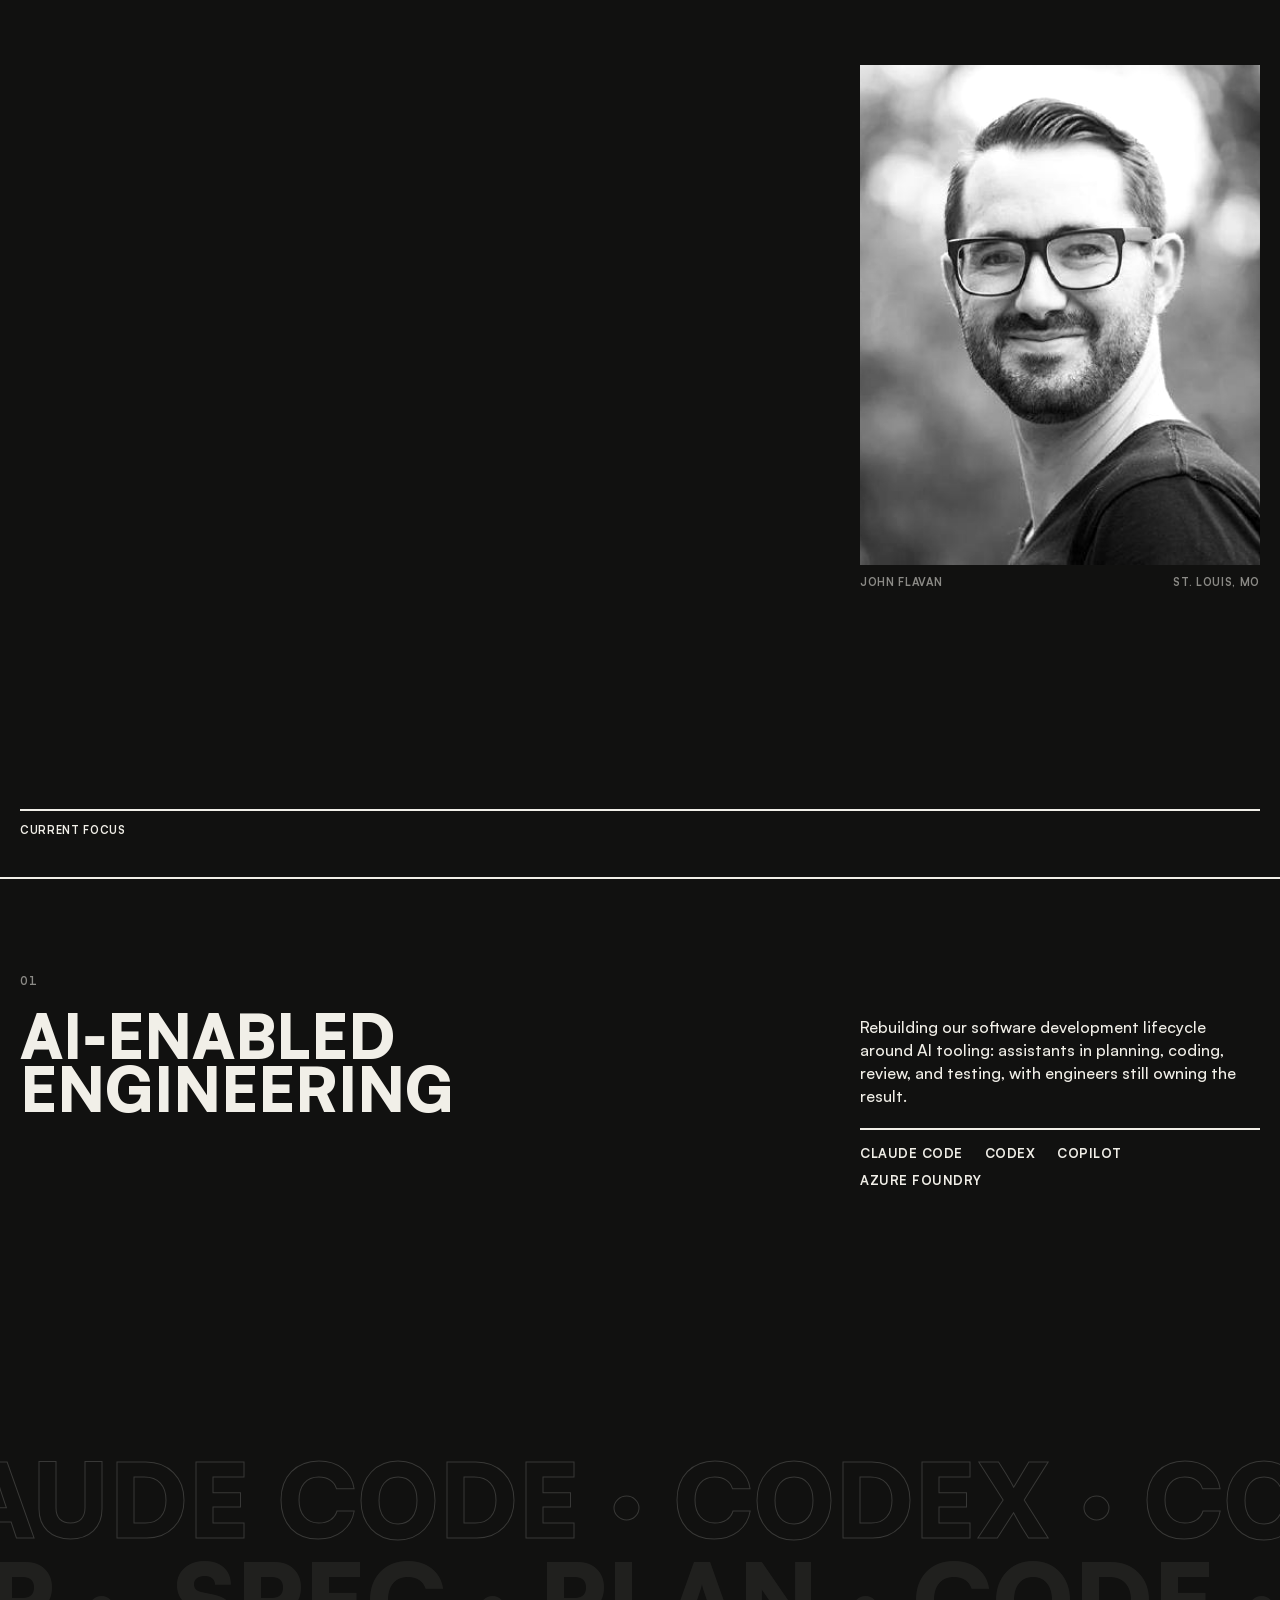
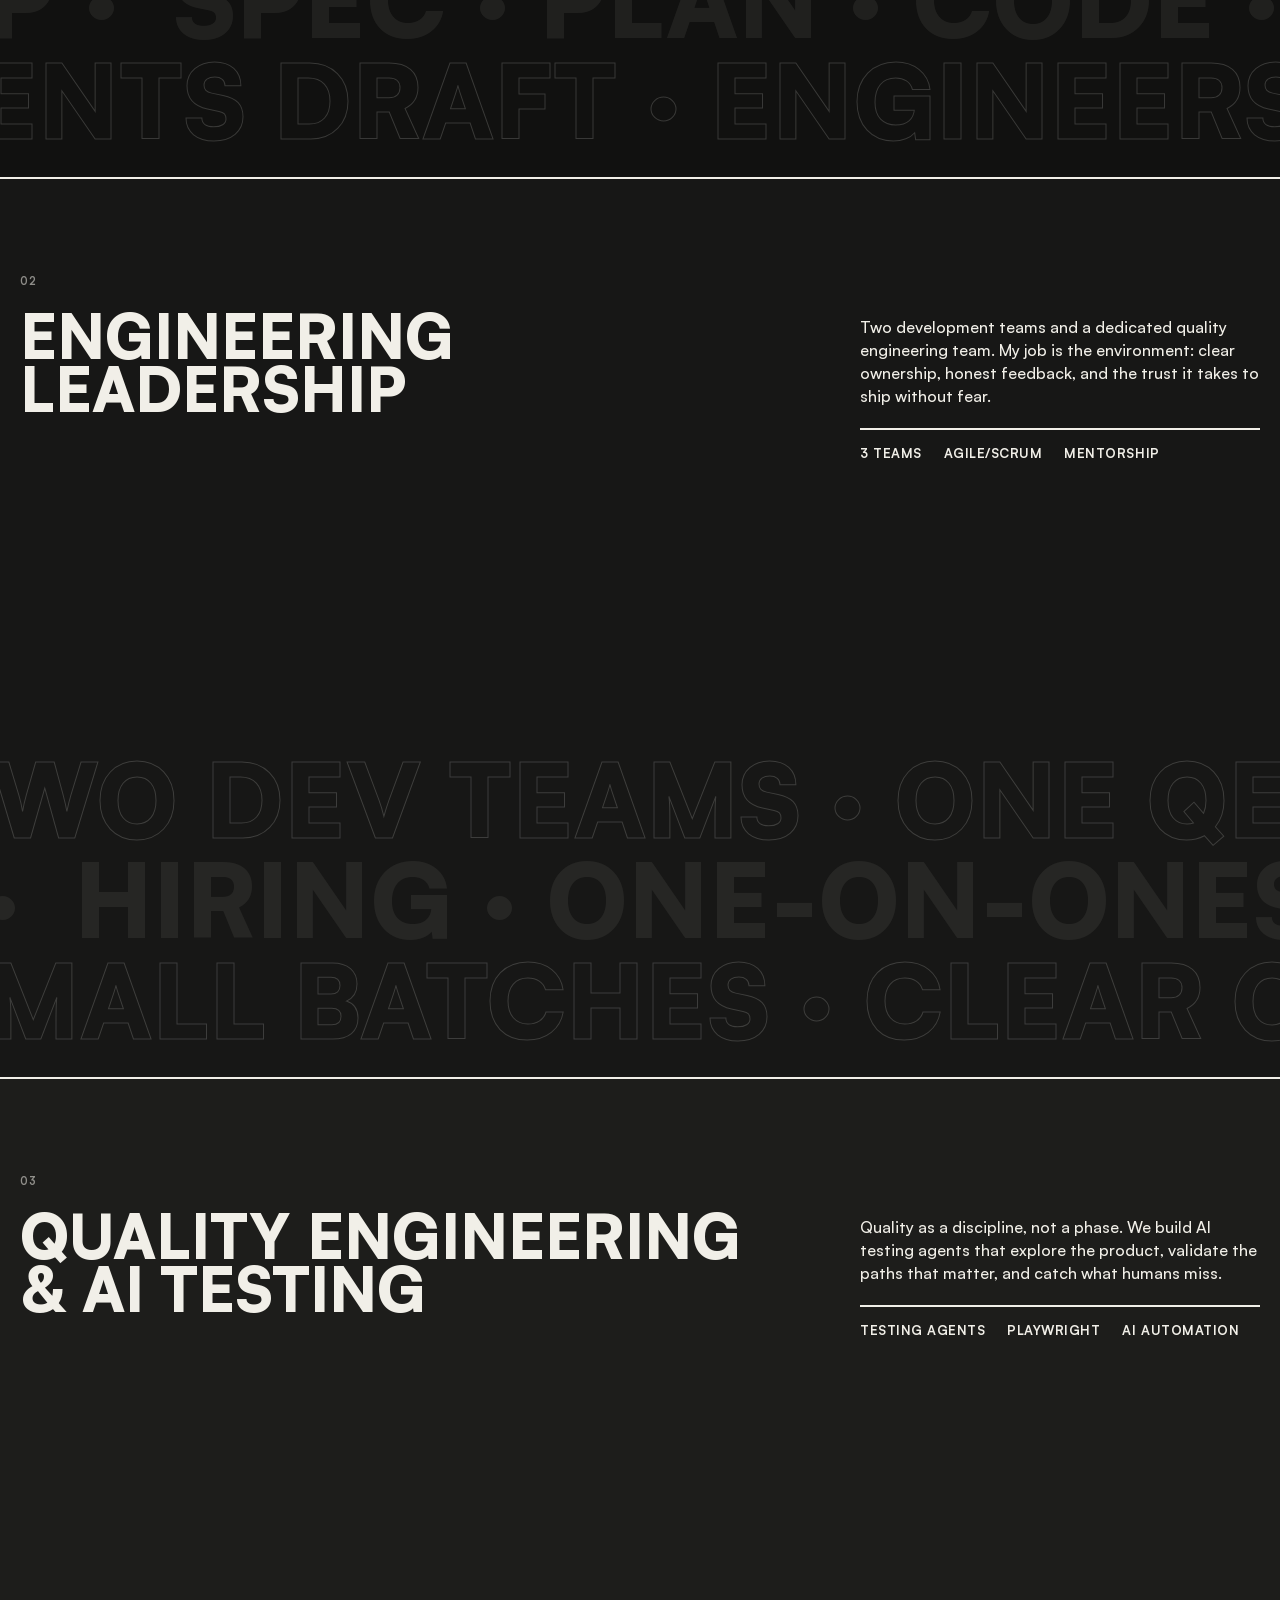
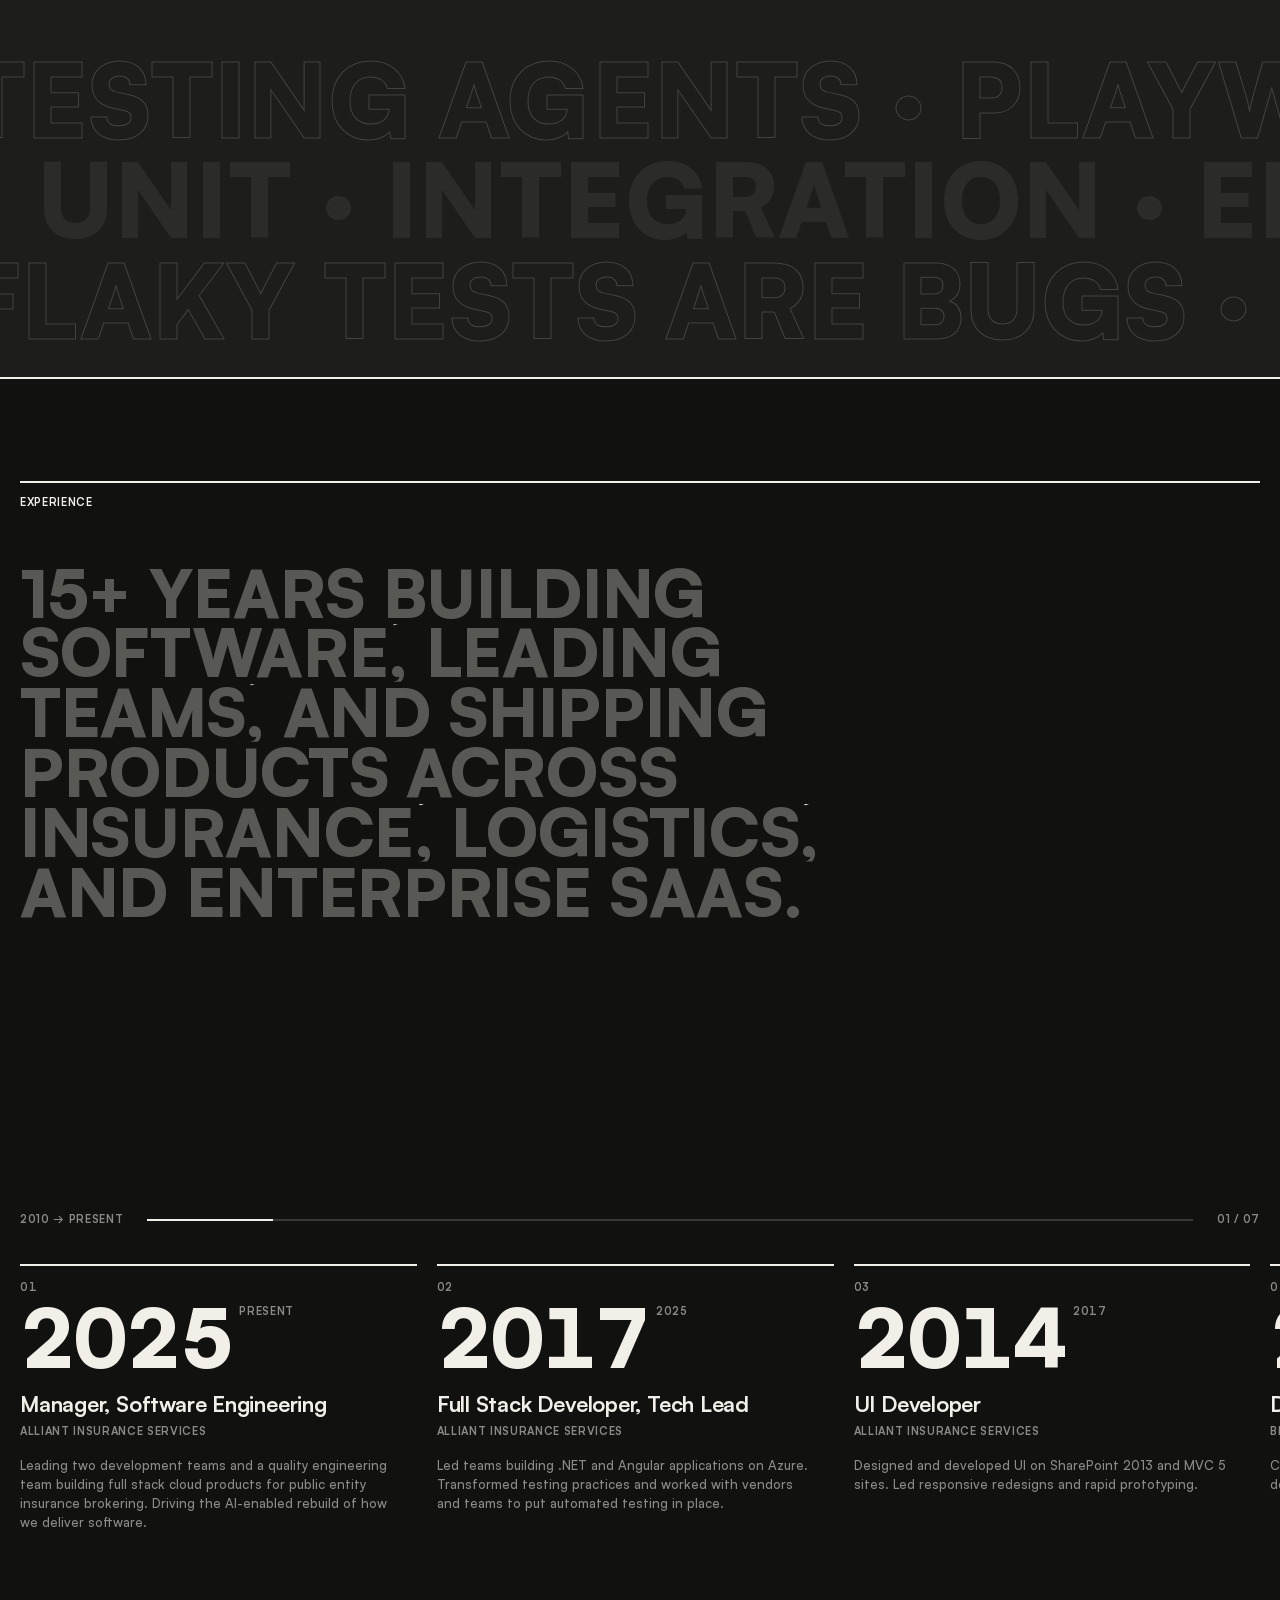
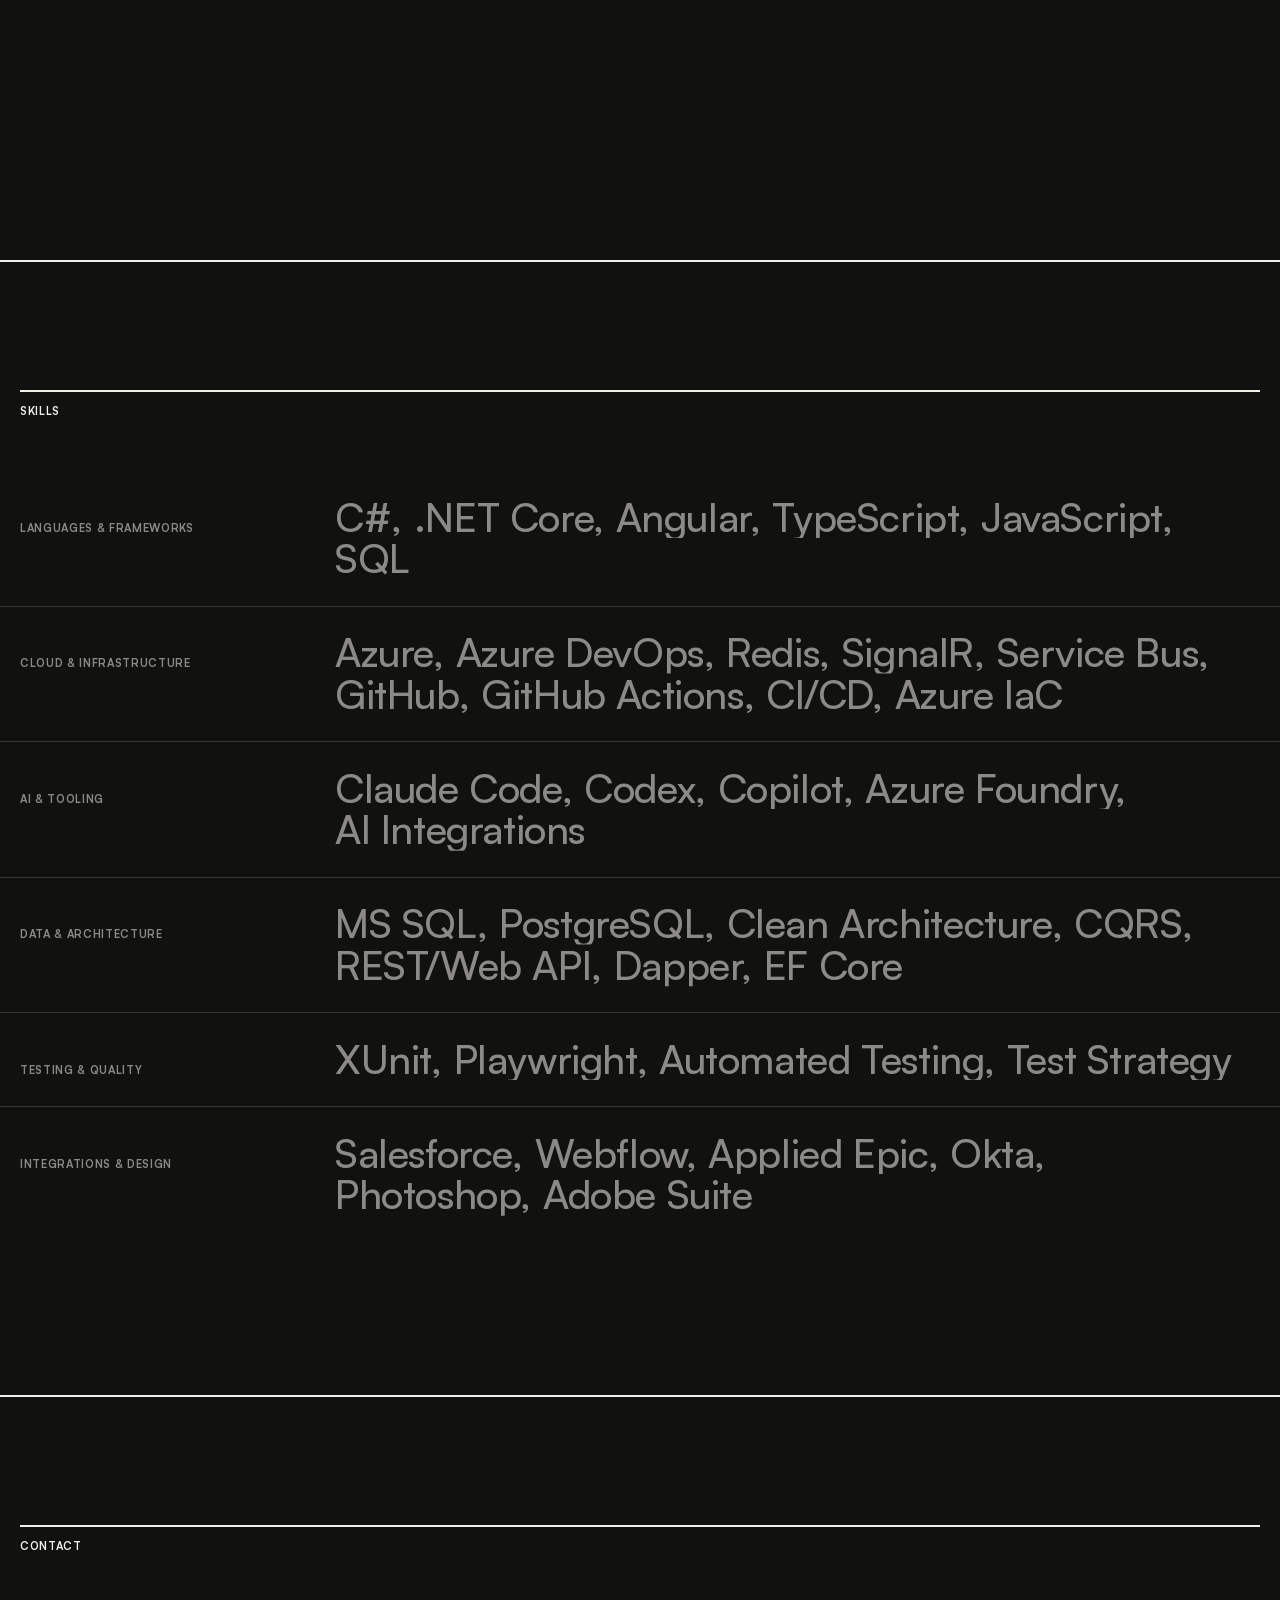
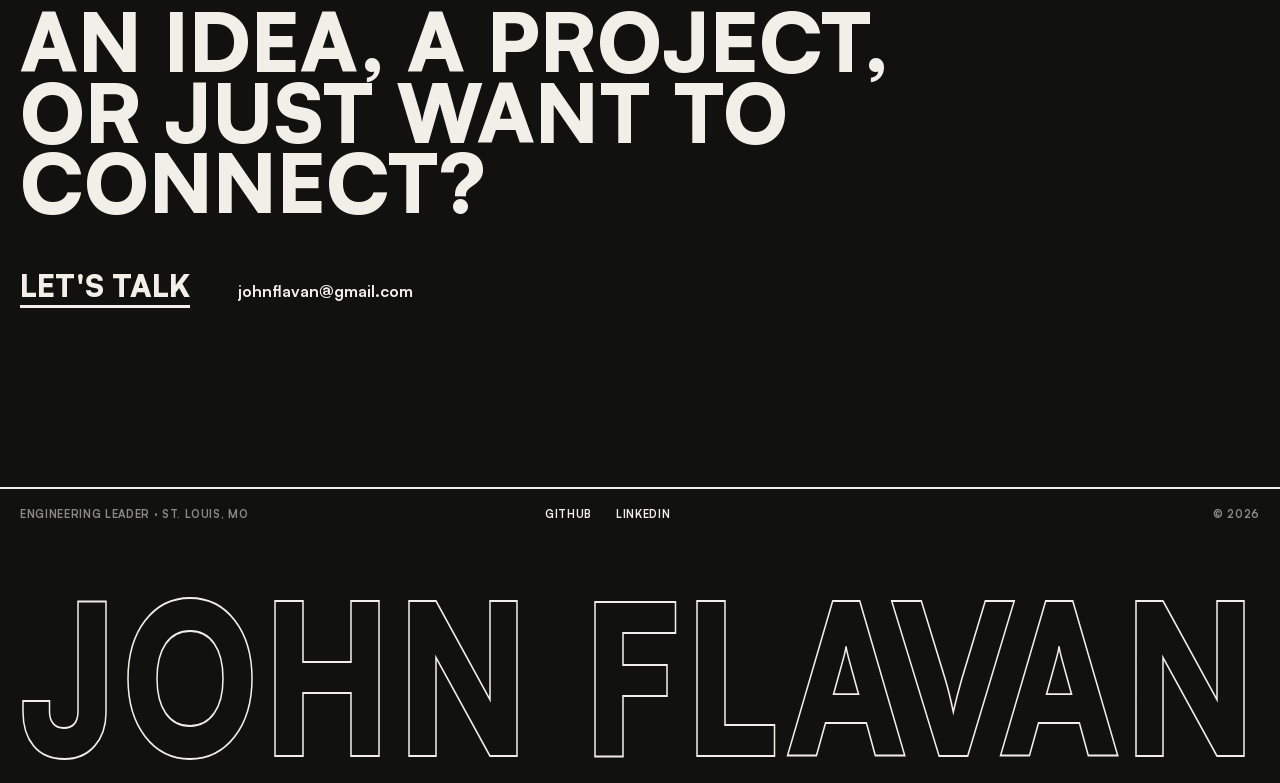
==== commit 92a95451: "Logotype: refine the voices and set it in caps Replace the pixel and swash faces with IBM Plex Mono " ====
--- a/index.html
+++ b/index.html
@@ -50,8 +50,8 @@
 <link rel="preload" href="/fonts/satoshi-900.woff2" as="font" type="font/woff2" crossorigin>
 <link rel="preload" href="/fonts/satoshi-500.woff2" as="font" type="font/woff2" crossorigin>
 <link rel="preload" href="/fonts/instrument-serif-italic.woff2" as="font" type="font/woff2" crossorigin>
-<link rel="preload" href="/fonts/playfair-italic.woff2" as="font" type="font/woff2" crossorigin>
-<link rel="preload" href="/fonts/handjet.woff2" as="font" type="font/woff2" crossorigin>
+<link rel="preload" href="/fonts/plex-mono.woff2" as="font" type="font/woff2" crossorigin>
+<link rel="preload" href="/fonts/satoshi-300.woff2" as="font" type="font/woff2" crossorigin>
 <link rel="stylesheet" href="site.css">
 
 <!-- Structured Data -->
--- a/site.css
+++ b/site.css
@@ -40,8 +40,8 @@
 @font-face { font-family: 'Satoshi'; font-weight: 900; font-style: normal; font-display: swap; src: url('/fonts/satoshi-900.woff2') format('woff2'); }
 /* Logotype voices (subset to the letters of the name only) */
 @font-face { font-family: 'Instrument Serif'; font-style: italic; font-weight: 400; font-display: swap; src: url('/fonts/instrument-serif-italic.woff2') format('woff2'); }
-@font-face { font-family: 'Playfair Display'; font-style: italic; font-weight: 600; font-display: swap; src: url('/fonts/playfair-italic.woff2') format('woff2'); }
-@font-face { font-family: 'Handjet'; font-style: normal; font-weight: 300 900; font-display: swap; src: url('/fonts/handjet.woff2') format('woff2'); }
+@font-face { font-family: 'IBM Plex Mono'; font-style: normal; font-weight: 500; font-display: swap; src: url('/fonts/plex-mono.woff2') format('woff2'); }
+@font-face { font-family: 'Satoshi'; font-weight: 300; font-style: normal; font-display: swap; src: url('/fonts/satoshi-300.woff2') format('woff2'); }
 @font-face {
   font-family: 'Satoshi Fallback';
   src: local('Arial'), local('Helvetica Neue'), local('Helvetica');
@@ -117,7 +117,7 @@
 .nav-name, .nav-links a, .nav-clock { line-height: 1.2; }
 
 /* Logotype: every letter wears its own voice; the words shear in through tilted masks */
-.logotype { font-size: clamp(22px, 1.9vw, 28px); line-height: 1; display: inline-flex; align-items: baseline; gap: 0.3em; letter-spacing: 0; overflow: visible; }
+.logotype { font-size: clamp(20px, 1.7vw, 25px); line-height: 1; display: inline-flex; align-items: baseline; gap: 0.36em; letter-spacing: 0.01em; text-transform: uppercase; overflow: visible; }
 .logotype .lt-mask { display: inline-block; overflow: hidden; padding: 0.18em 0.06em; margin: -0.18em -0.06em; transform: skewY(-6deg); }
 .logotype .lt-mask + .lt-mask { transform: skewY(6deg); }
 .logotype .lt-word { display: inline-grid; grid-auto-flow: column; align-items: baseline; transform: skewY(6deg); }
@@ -126,9 +126,9 @@
 .logotype .lt i { grid-area: g; font-style: normal; white-space: pre; line-height: 1; clip-path: inset(0 0 100% 0); }
 .logotype .lt i.on { clip-path: inset(0 0 0 0); }
 .logotype .v-sans { font-family: 'Satoshi', 'Satoshi Fallback', sans-serif; font-weight: 900; font-size: 0.94em; }
-.logotype .v-serif { font-family: 'Instrument Serif', Georgia, serif; font-style: italic; font-weight: 400; font-size: 1.16em; }
-.logotype .v-swash { font-family: 'Playfair Display', Georgia, serif; font-style: italic; font-weight: 600; font-size: 1.02em; }
-.logotype .v-pixel { font-family: 'Handjet', monospace; font-weight: 800; font-size: 1.22em; letter-spacing: 0.02em; }
+.logotype .v-serif { font-family: 'Instrument Serif', Georgia, serif; font-style: italic; font-weight: 400; font-size: 1.1em; }
+.logotype .v-mono { font-family: 'IBM Plex Mono', ui-monospace, monospace; font-weight: 500; font-size: 0.95em; }
+.logotype .v-light { font-family: 'Satoshi', 'Satoshi Fallback', sans-serif; font-weight: 300; font-size: 0.94em; }
 @media (prefers-reduced-motion: reduce) { .logotype .lt-mask, .logotype .lt-word { transform: none; } }
 
 /* ===== HERO ===== */
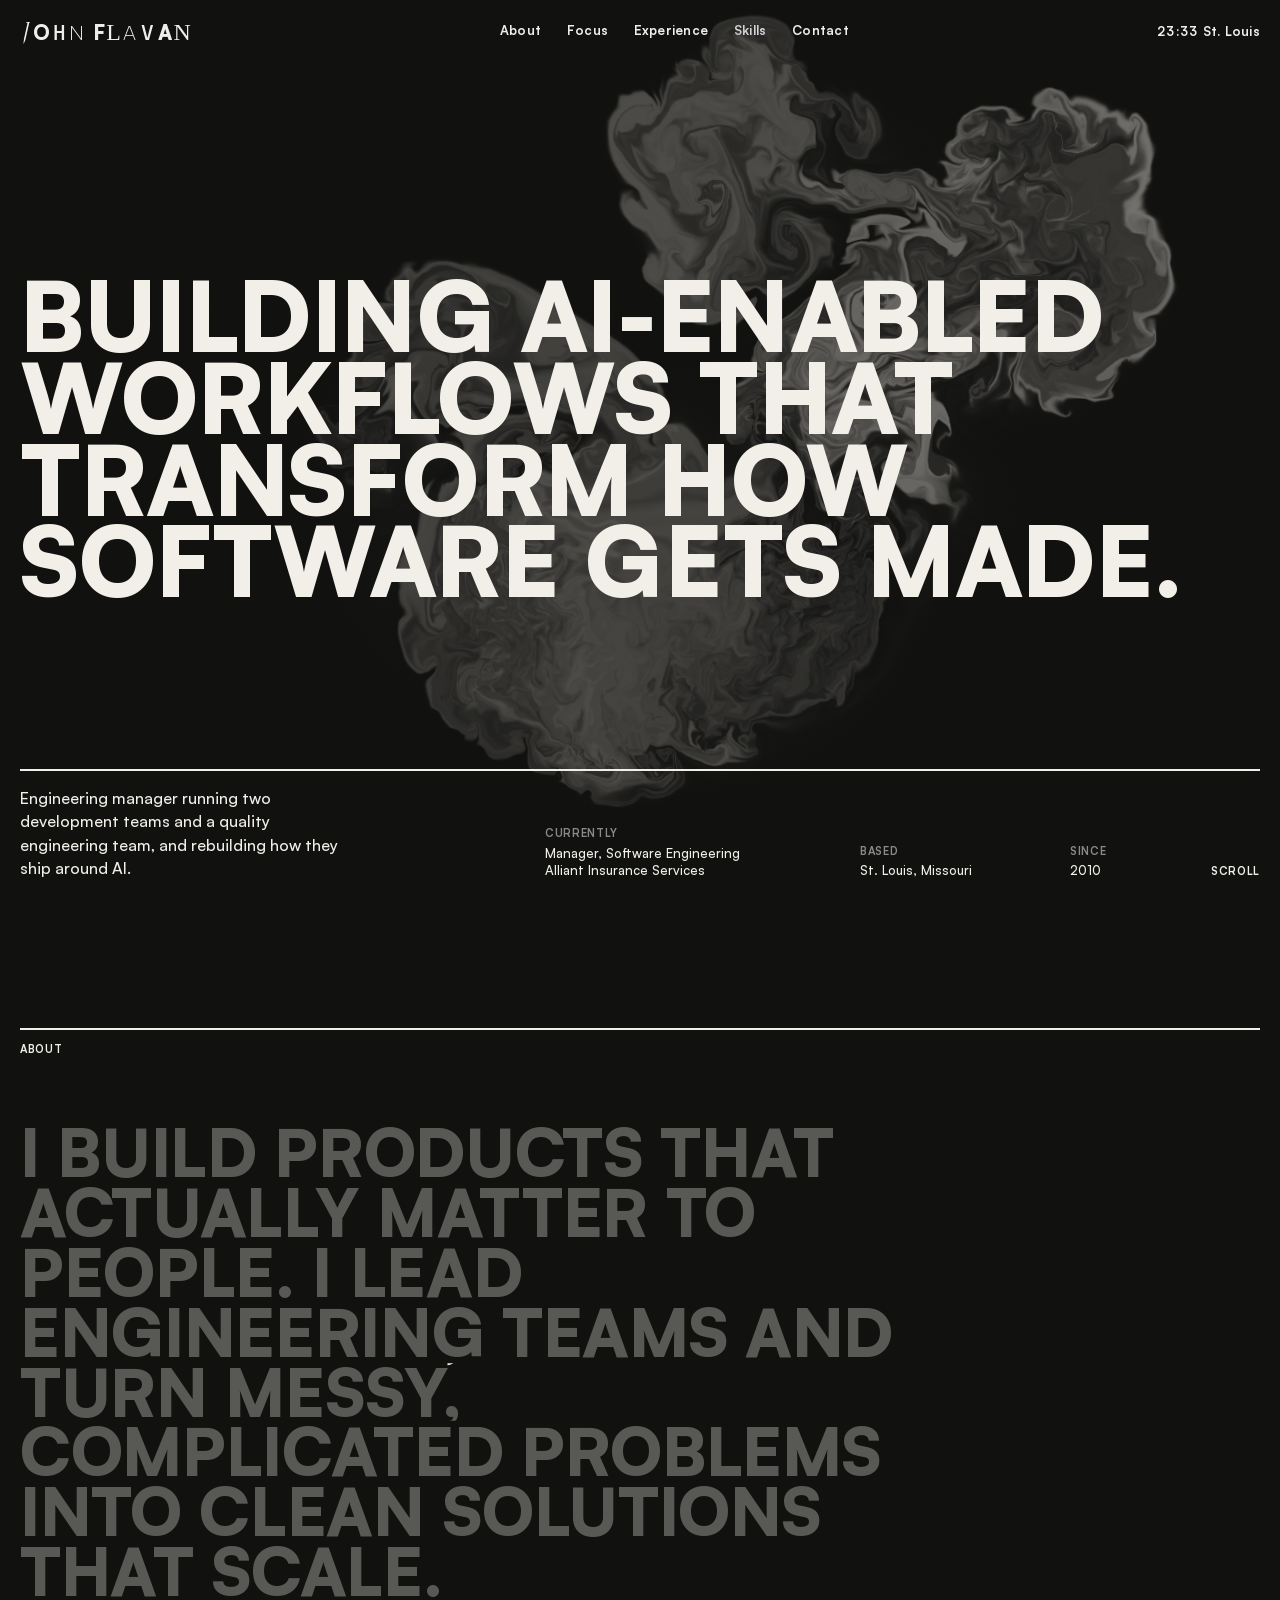
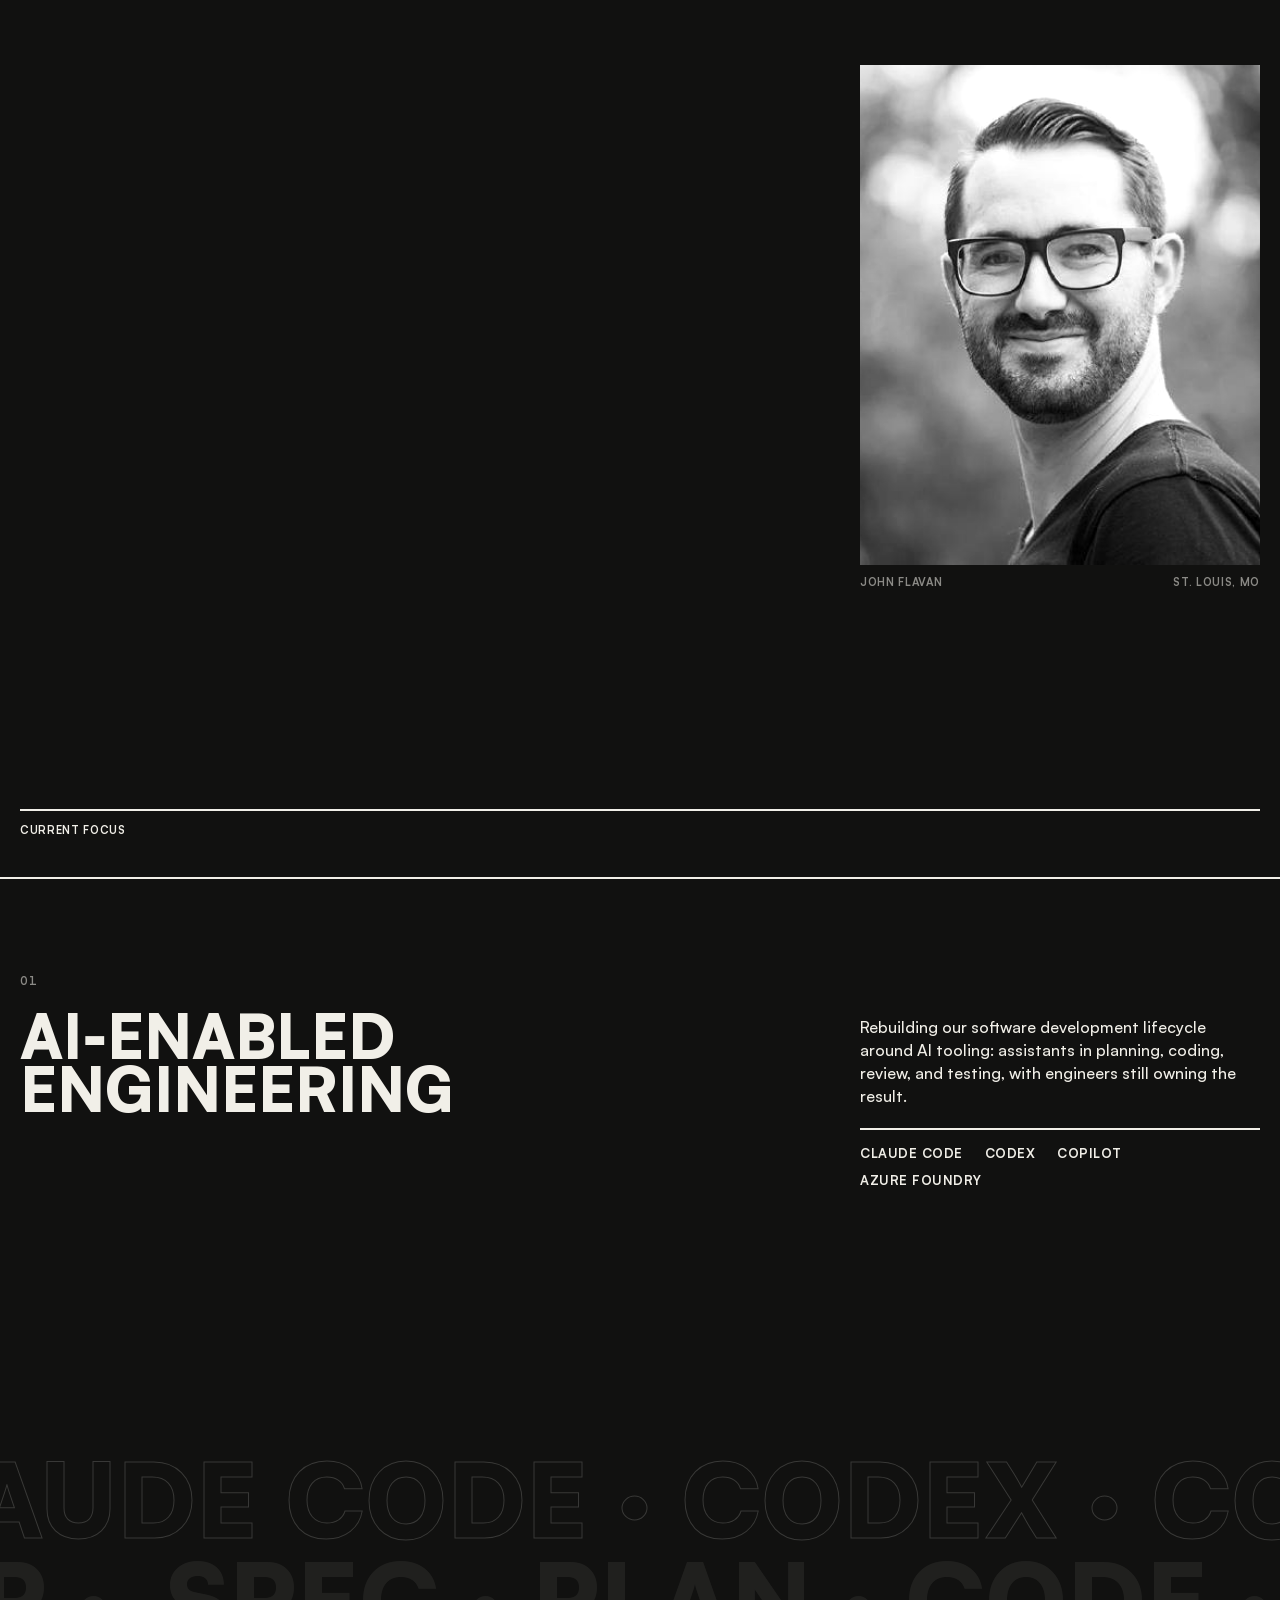
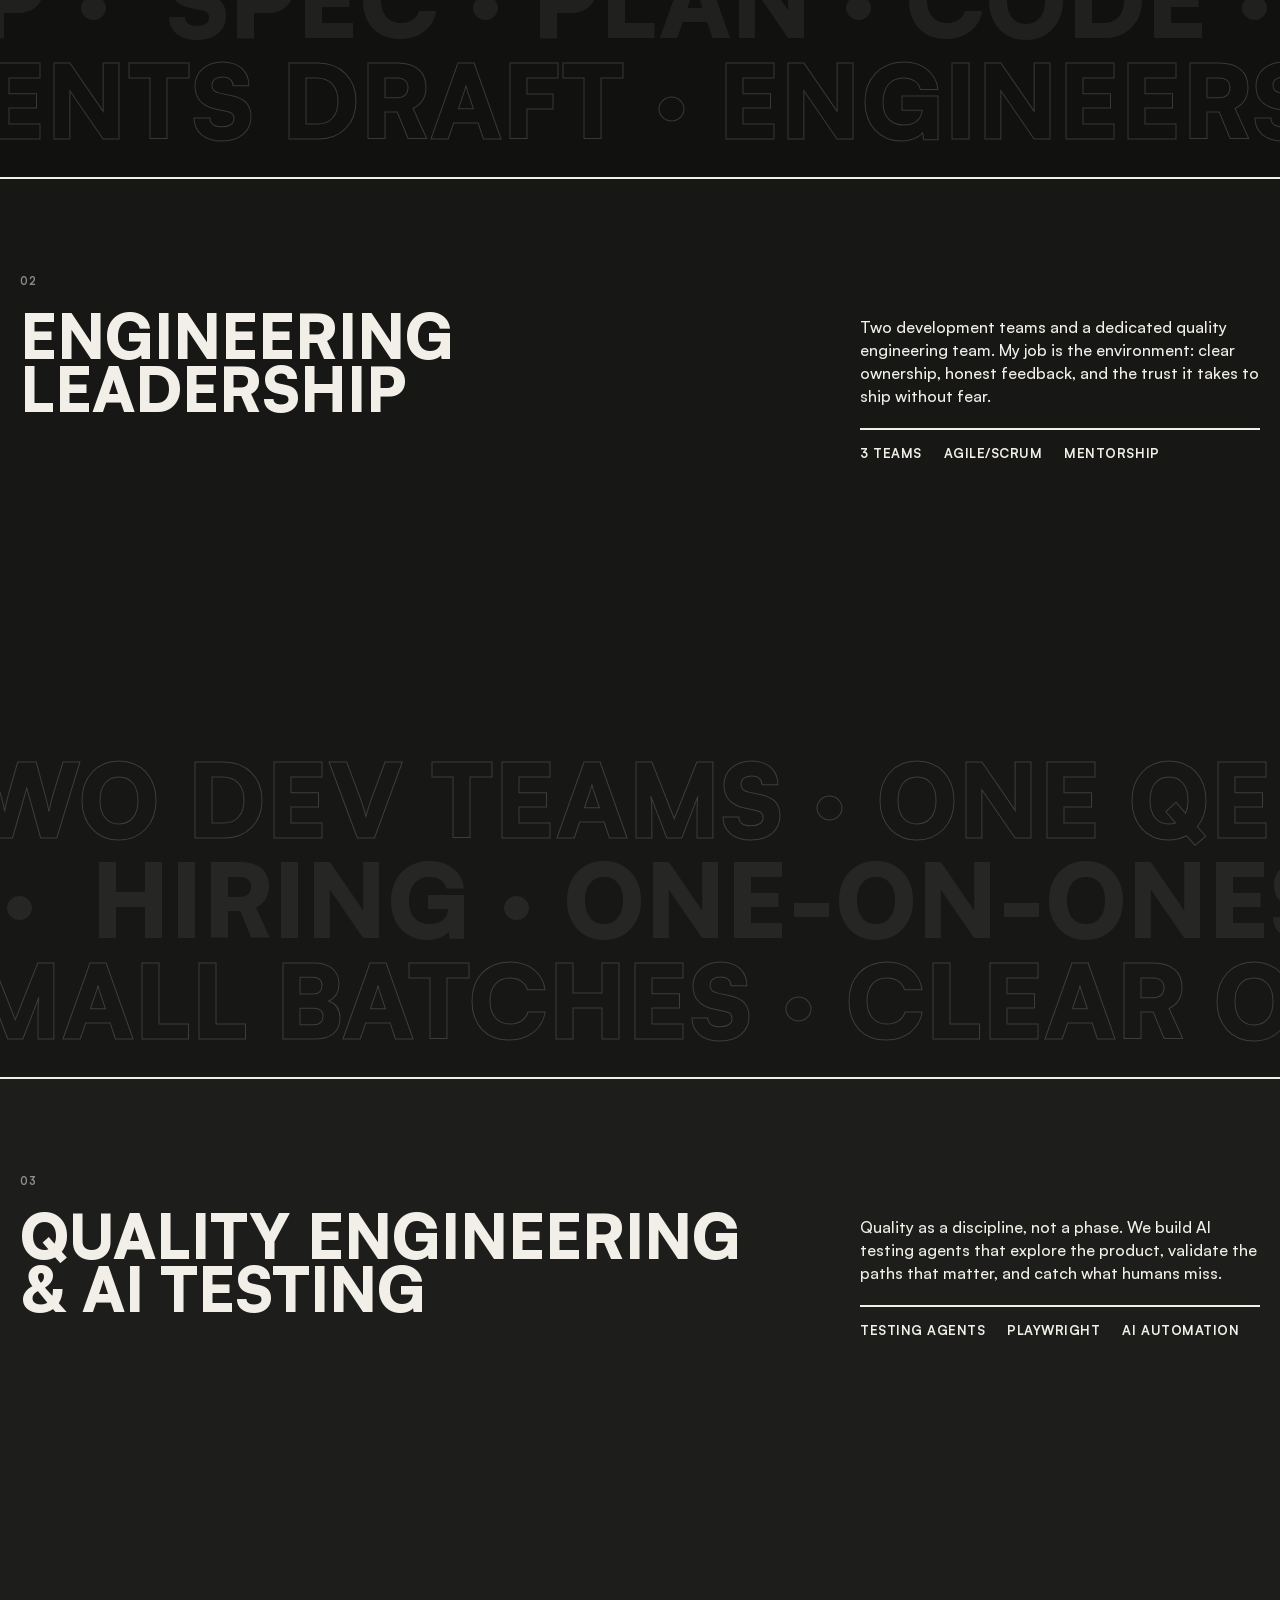
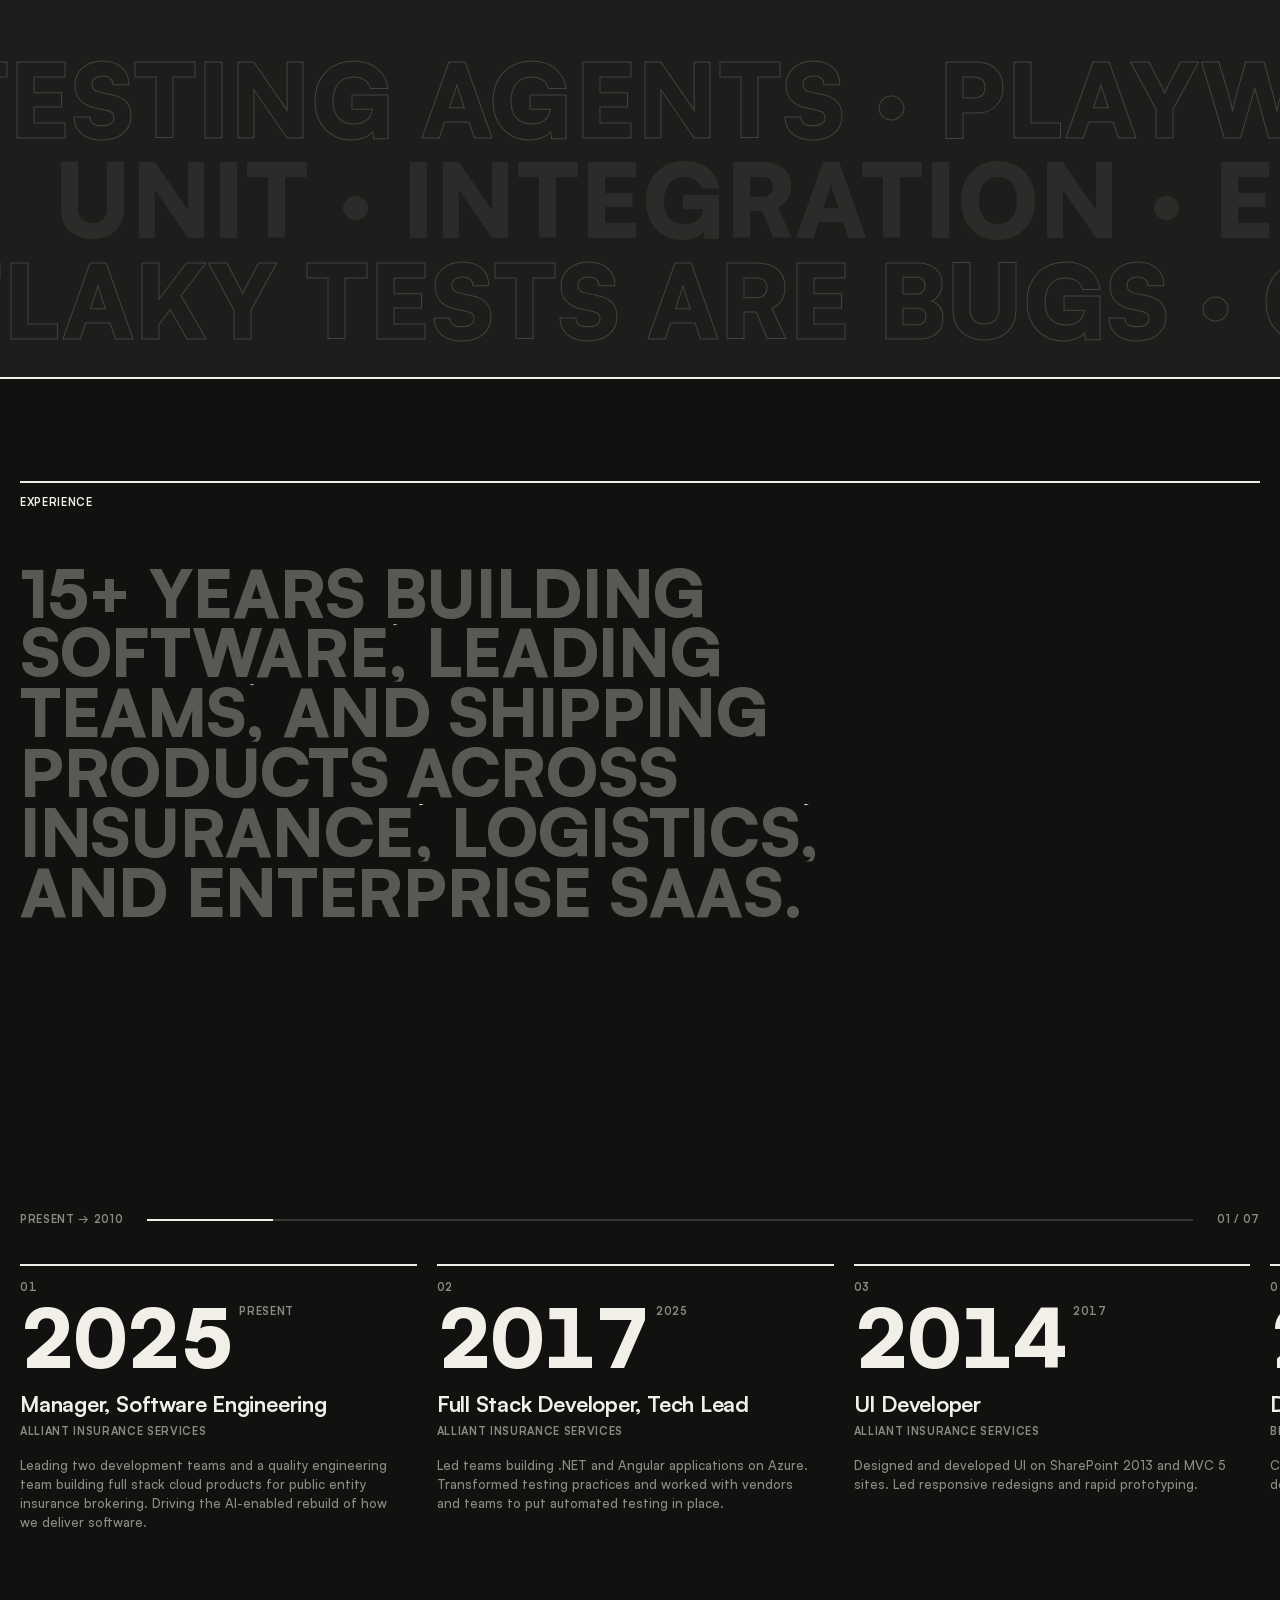
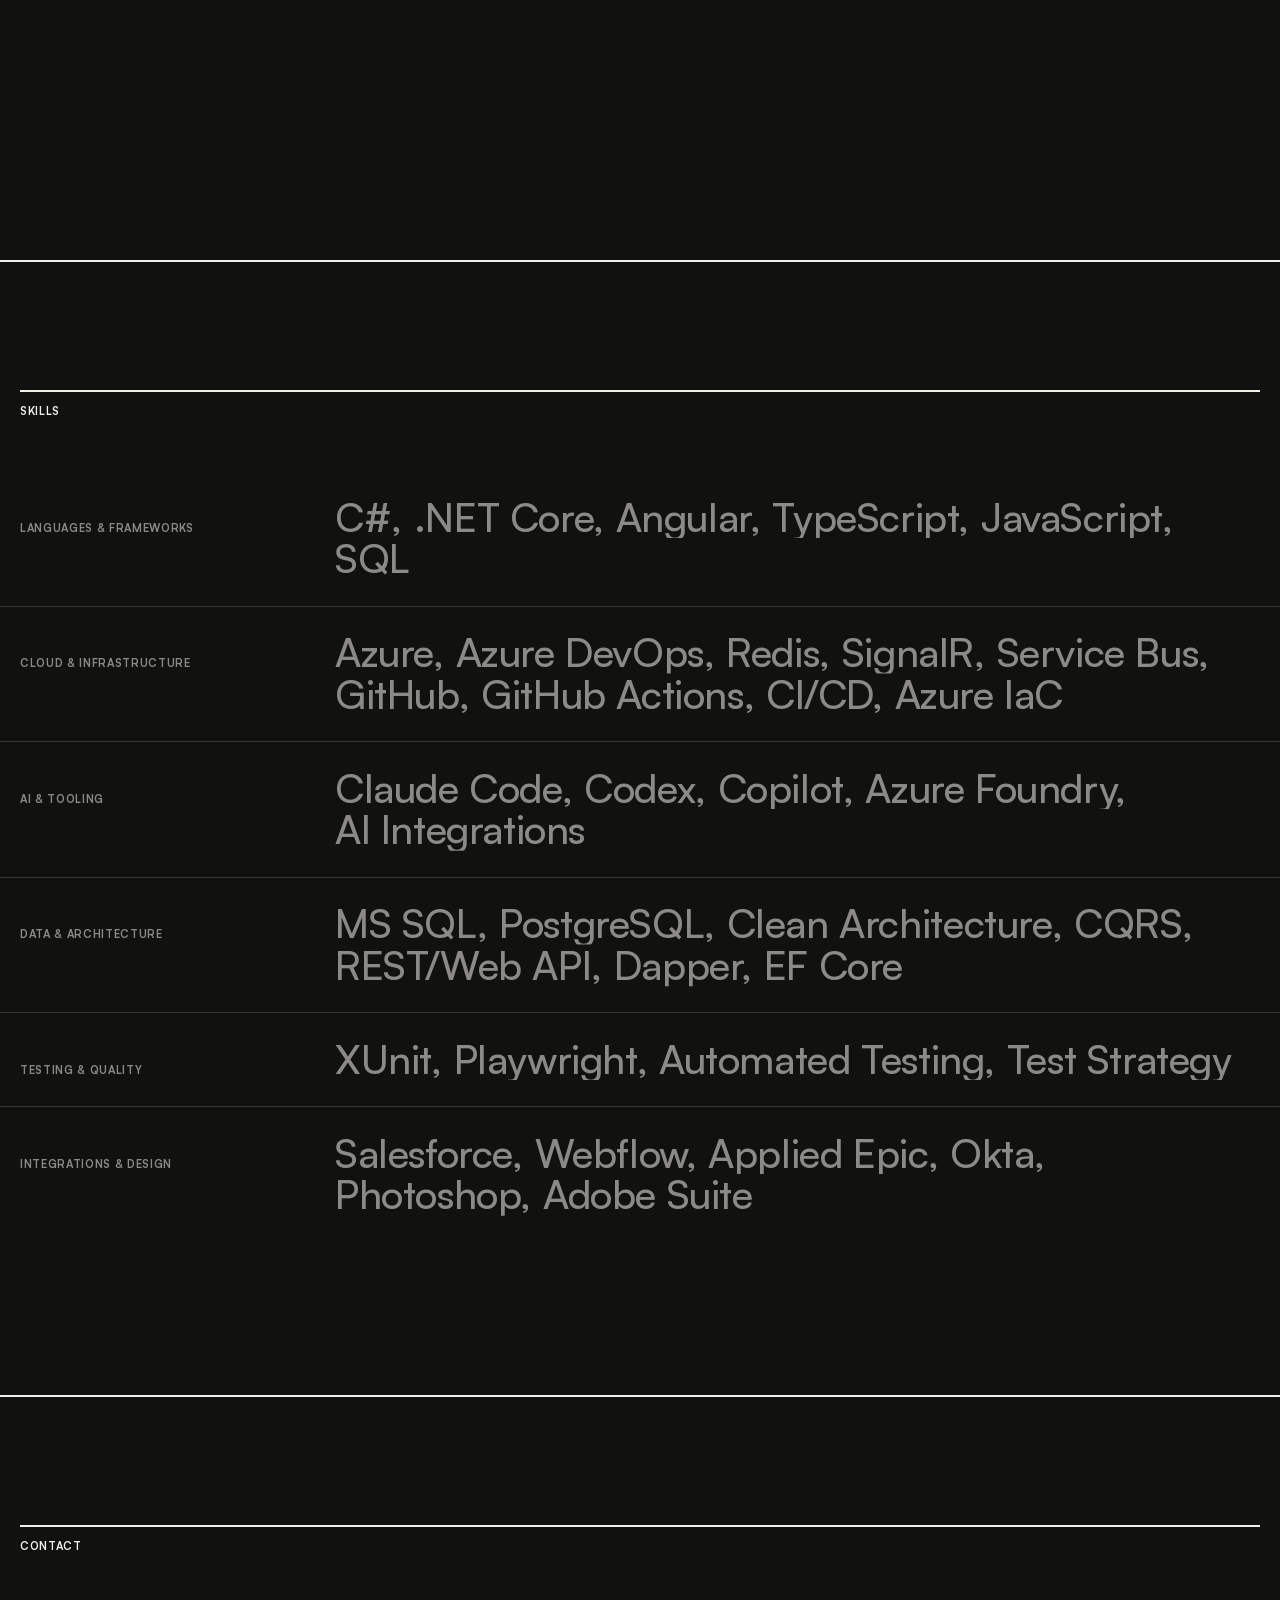
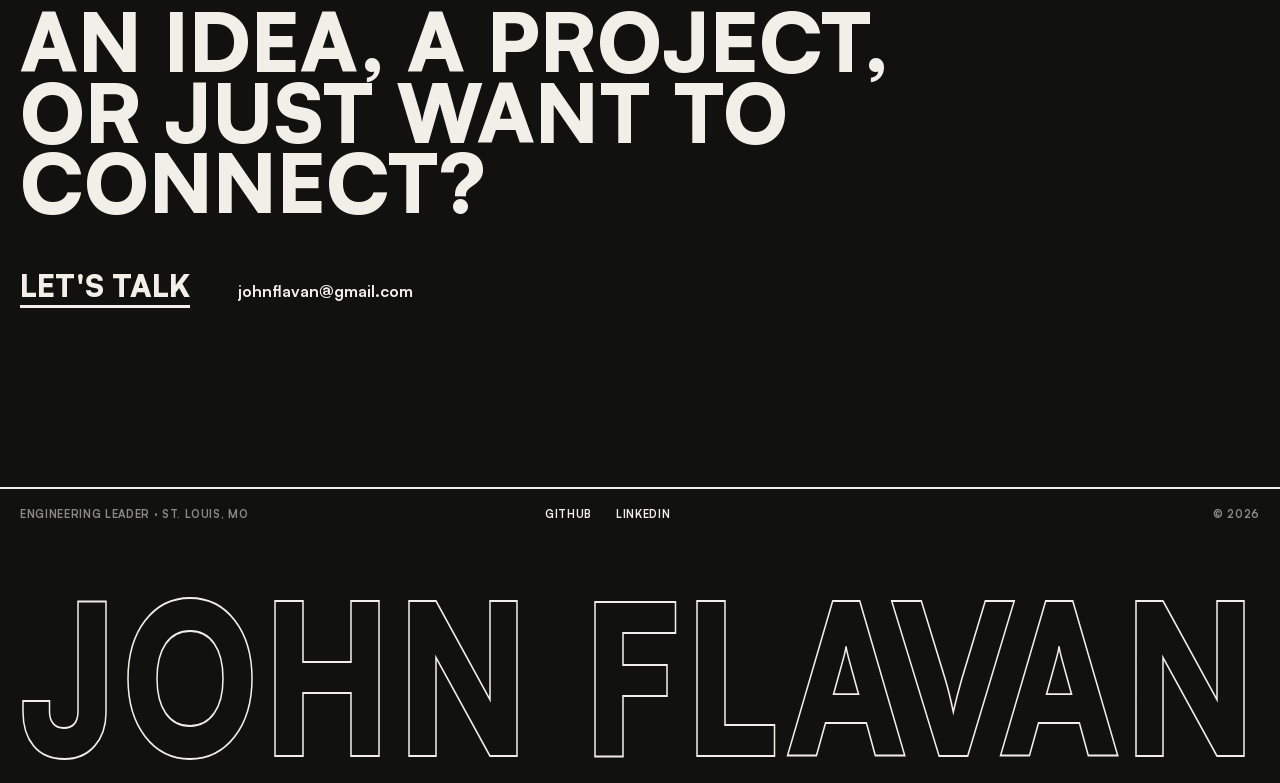
==== commit 7ab21fae: "Experience label reads Present to 2010; drop the wordmark hint The ribbon runs newest to oldest, so " ====
--- a/index.html
+++ b/index.html
@@ -252,7 +252,7 @@
   </div>
   <div class="exp-pin" data-exp-pin>
     <div class="exp-head">
-      <span class="label">2010 &rarr; Present</span>
+      <span class="label">Present &rarr; 2010</span>
       <div class="bar" aria-hidden="true"><i data-bar></i></div>
       <span class="label exp-count" data-count>01 / 07</span>
     </div>
@@ -331,7 +331,6 @@
       <text class="wm-outline" x="0" y="126" textLength="1000" lengthAdjust="spacingAndGlyphs">JOHN FLAVAN</text>
       <text class="wm-fill" x="0" y="126" textLength="1000" lengthAdjust="spacingAndGlyphs" clip-path="url(#wm-clip)">JOHN FLAVAN</text>
     </svg>
-    <span class="wm-hint" data-wm-hint>Press and hold</span>
   </button>
 </footer>
 
--- a/site.css
+++ b/site.css
@@ -258,8 +258,6 @@
 .wm-fill { fill: var(--accent); }
 @media (hover: hover) and (pointer: fine) { .wordmark:hover .wm-outline { fill: var(--blanc); } }
 .wordmark.holding .wm-outline { fill: transparent; }
-.wm-hint { position: absolute; right: 0; top: -1.6em; font-size: var(--t-label); font-weight: 700; letter-spacing: 0.06em; text-transform: uppercase; color: var(--mute); opacity: 0; transition: opacity 0.4s ease; }
-.wordmark:hover .wm-hint, .wordmark:focus-visible .wm-hint, .wordmark.holding .wm-hint { opacity: 1; }
 
 /* ===== THEMES (set by the wordmark Easter egg) ===== */
 body.theme-forest { --noir: #07130D; --noir-2: #0B1A12; --noir-3: #0F2118; --accent: #a9e5c8; }
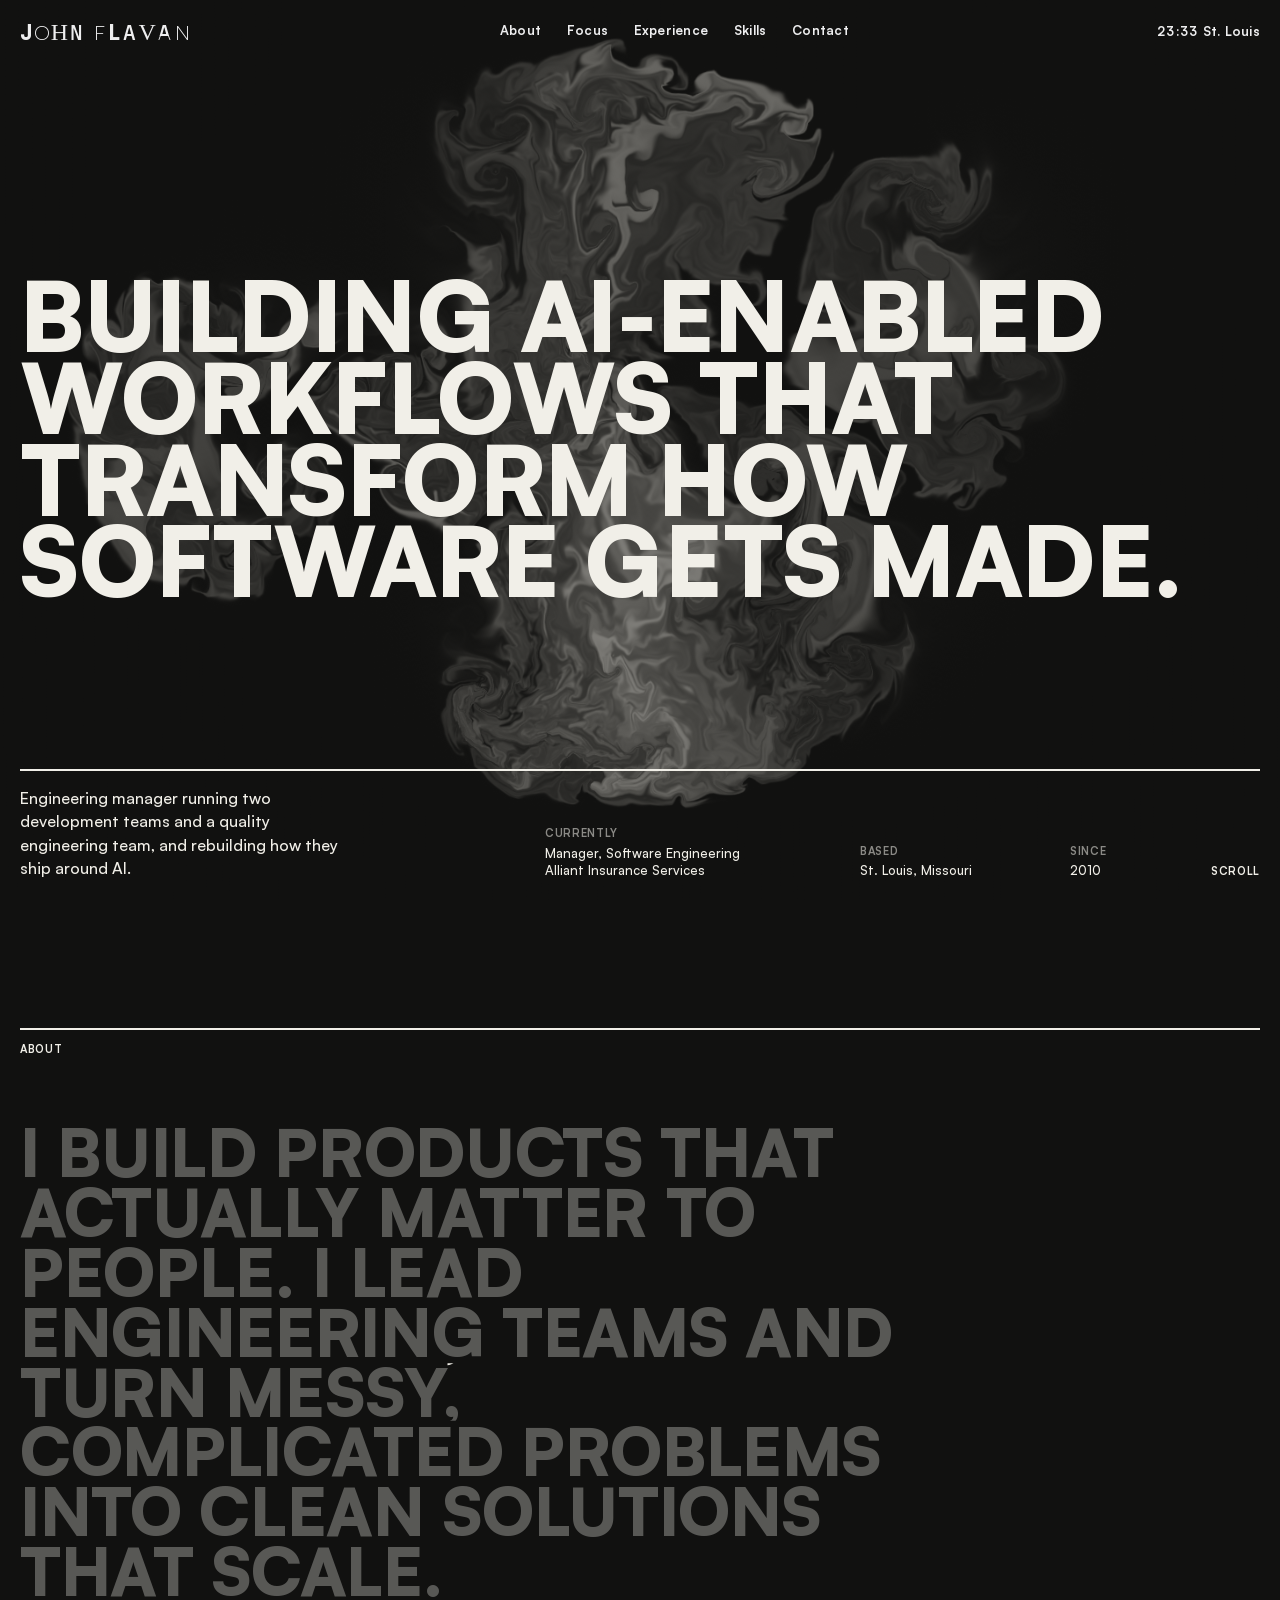
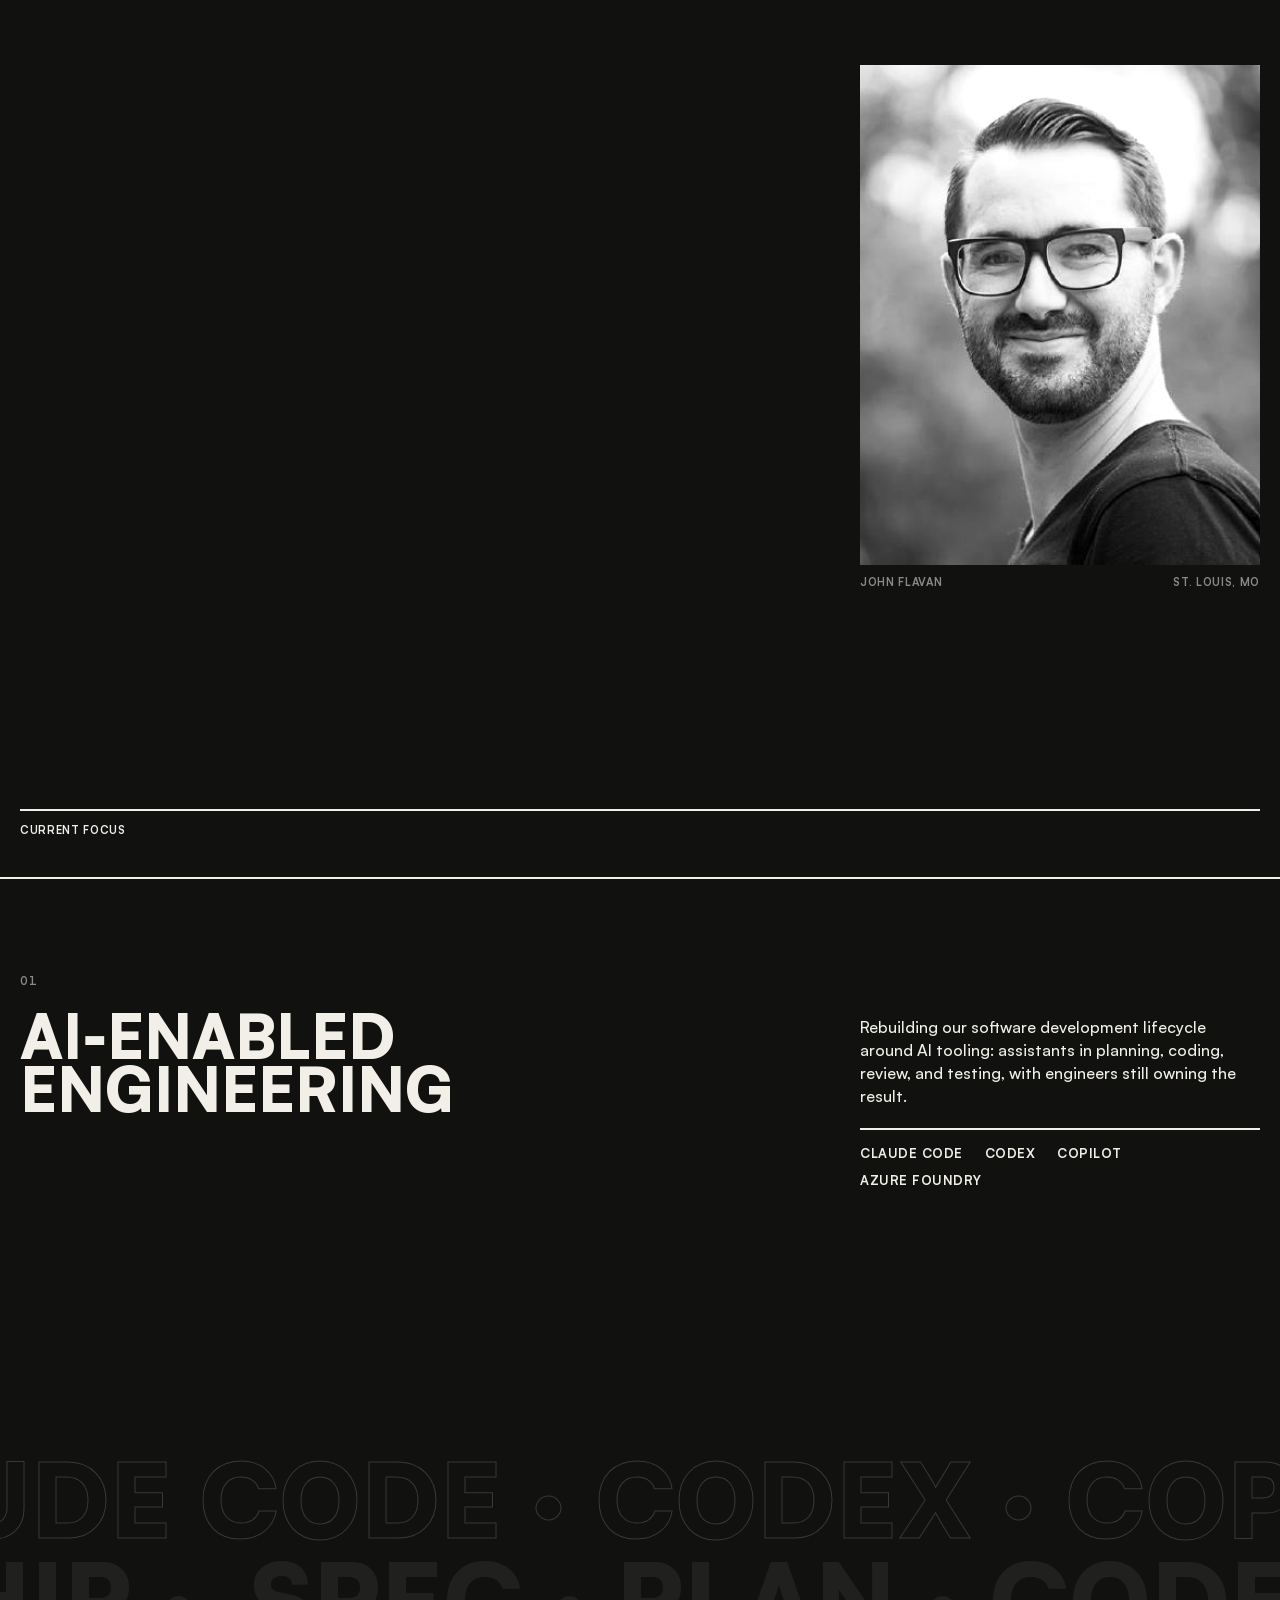
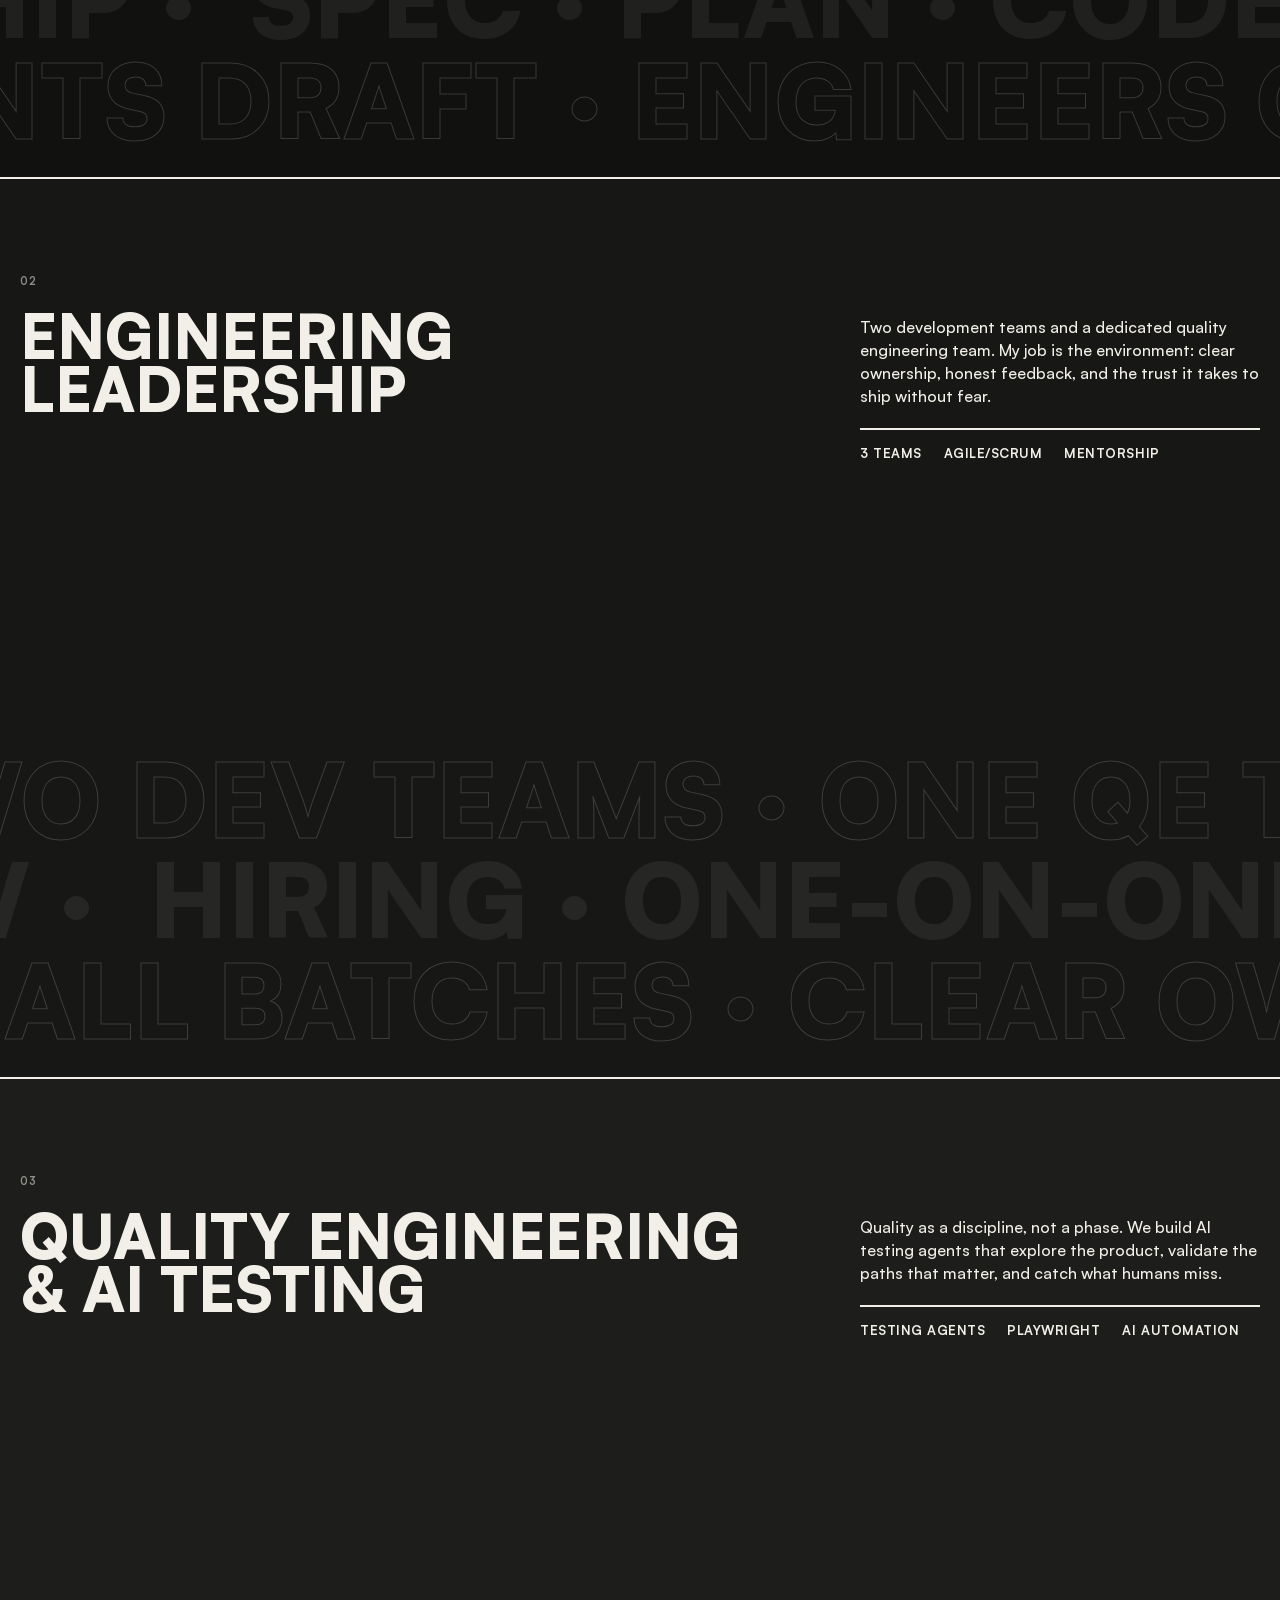
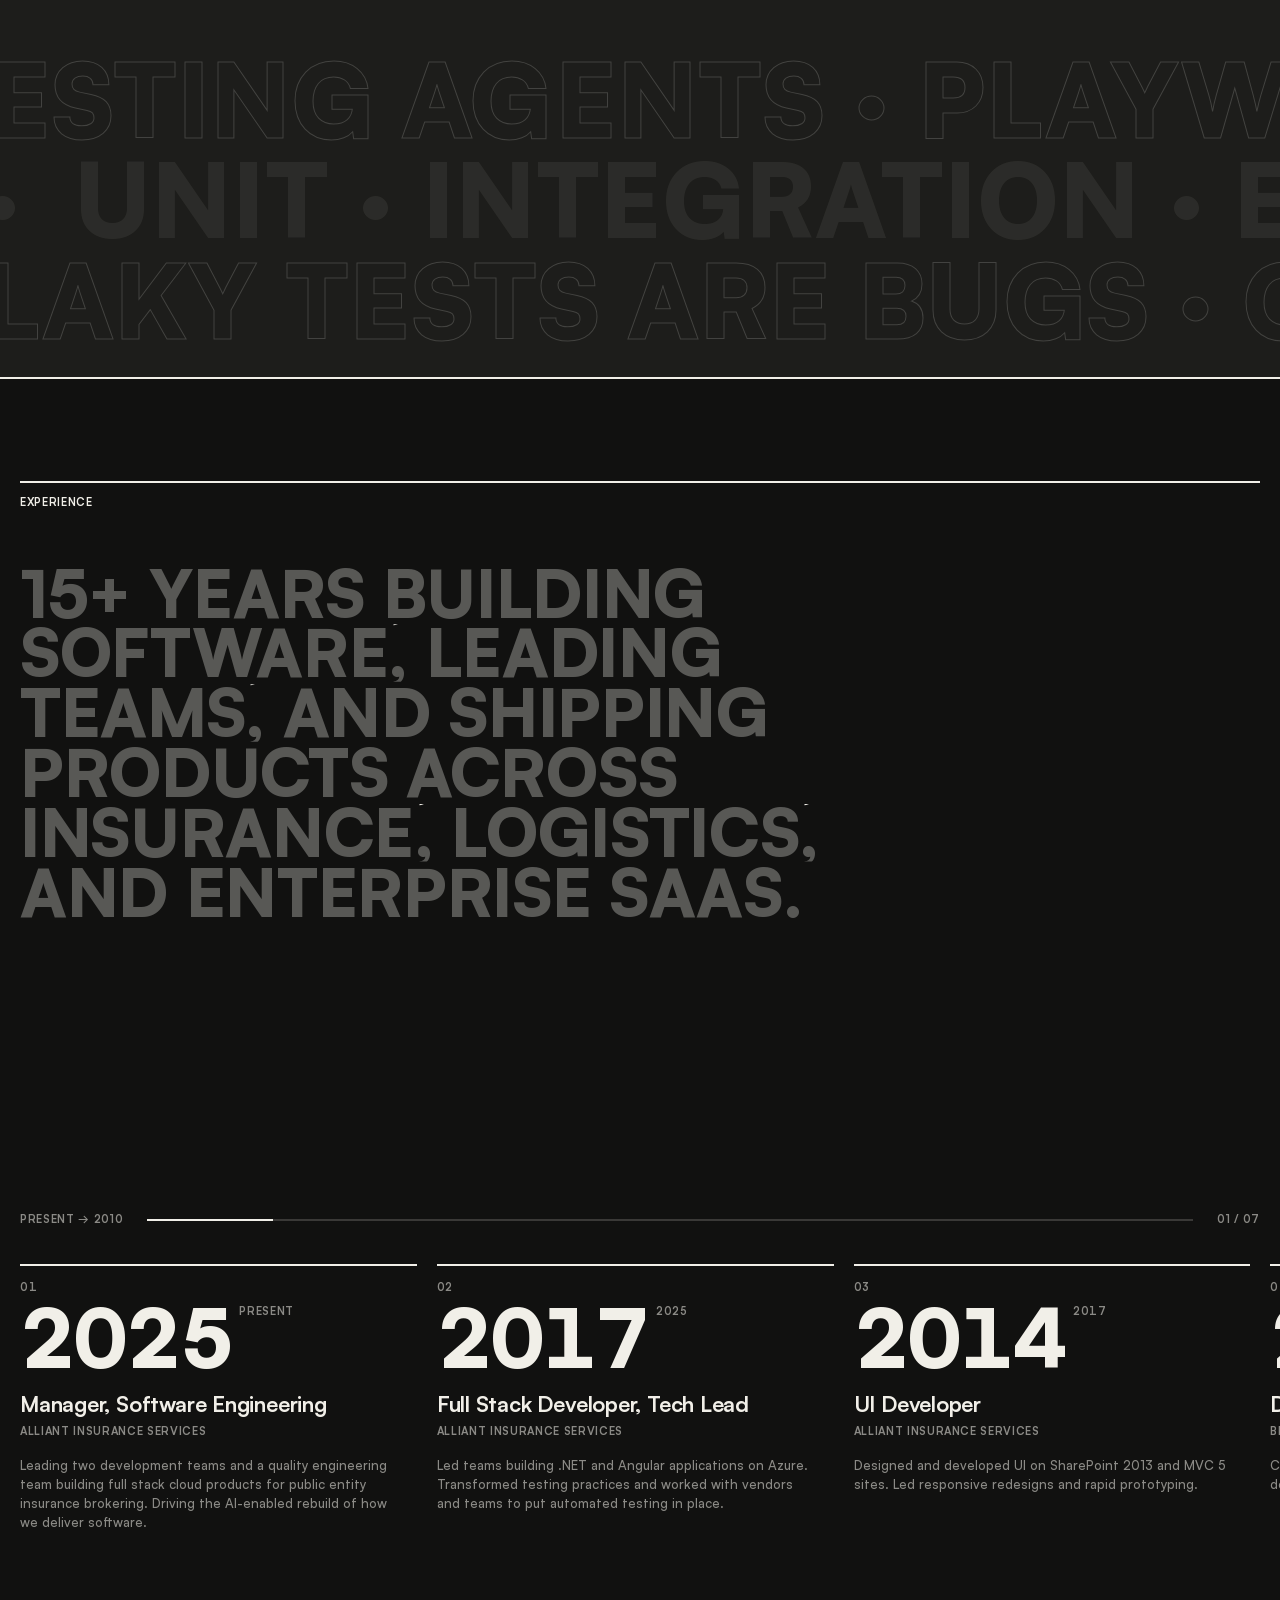
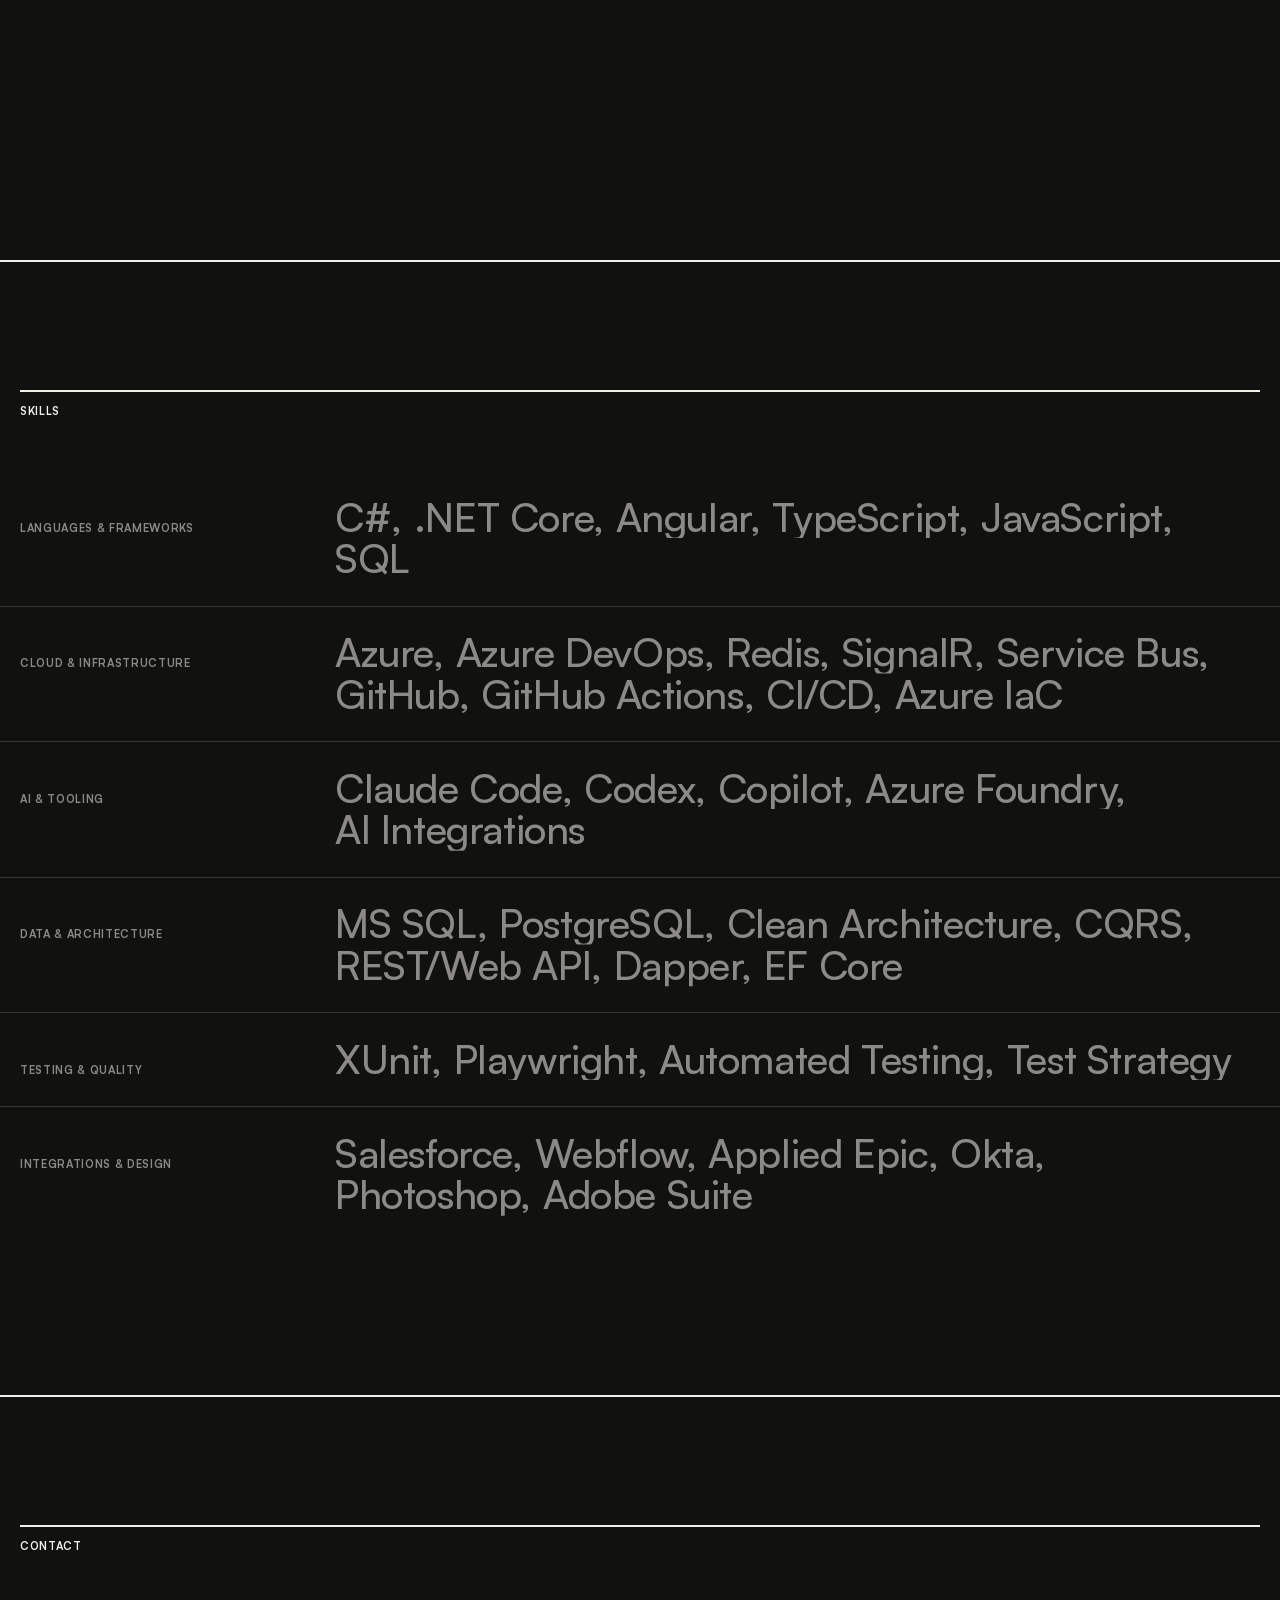
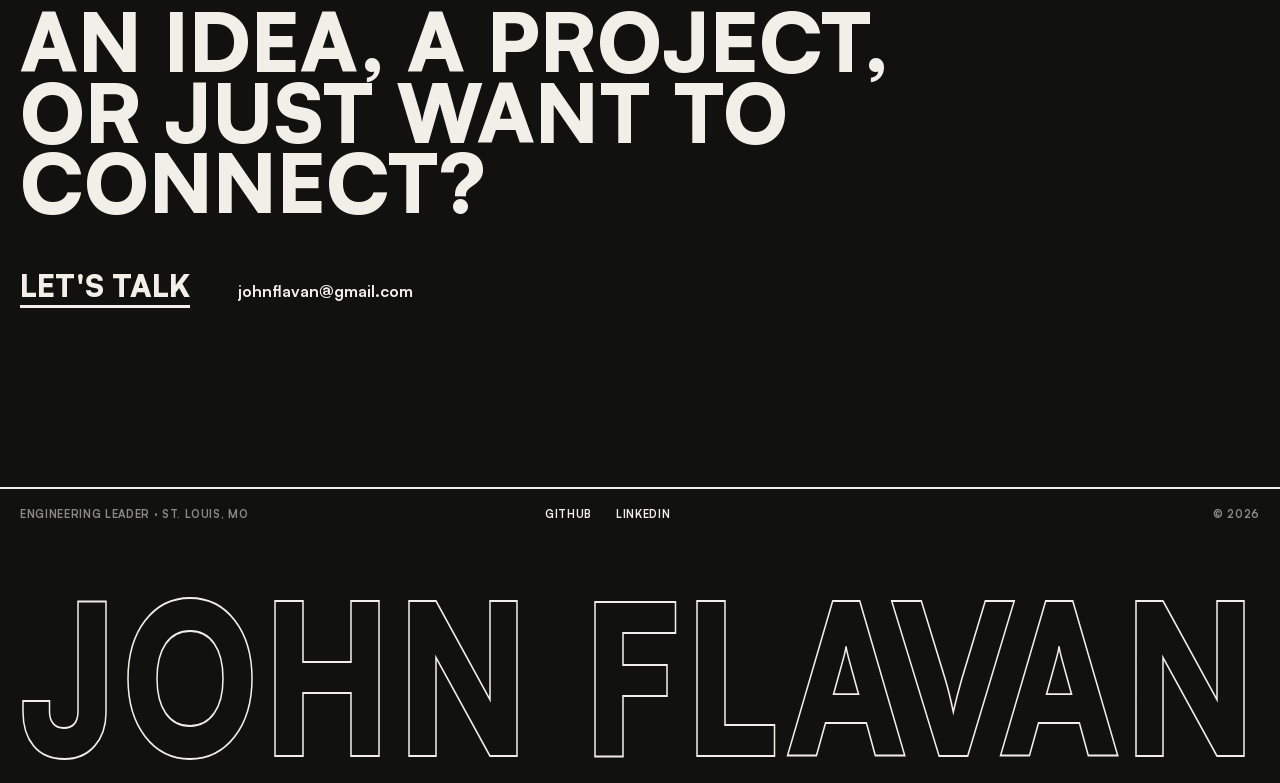
==== commit 75187038: "Redraw the favicon for the new identity favicon.svg had been an empty file since the forest-green pa" ====
--- a/index.html
+++ b/index.html
@@ -16,6 +16,7 @@
 <script>document.documentElement.classList.add('js');setTimeout(function(){document.documentElement.classList.add('reveal-fallback');},3500);</script>
 <link rel="icon" type="image/svg+xml" href="/favicon.svg">
 <link rel="icon" type="image/png" sizes="48x48" href="/favicon.png">
+<link rel="apple-touch-icon" sizes="180x180" href="/apple-touch-icon.png">
 <meta name="description" content="John Flavan — Engineering manager leading development and quality teams. Building AI-enabled workflows that transform how software gets made.">
 
 <!-- Open Graph -->
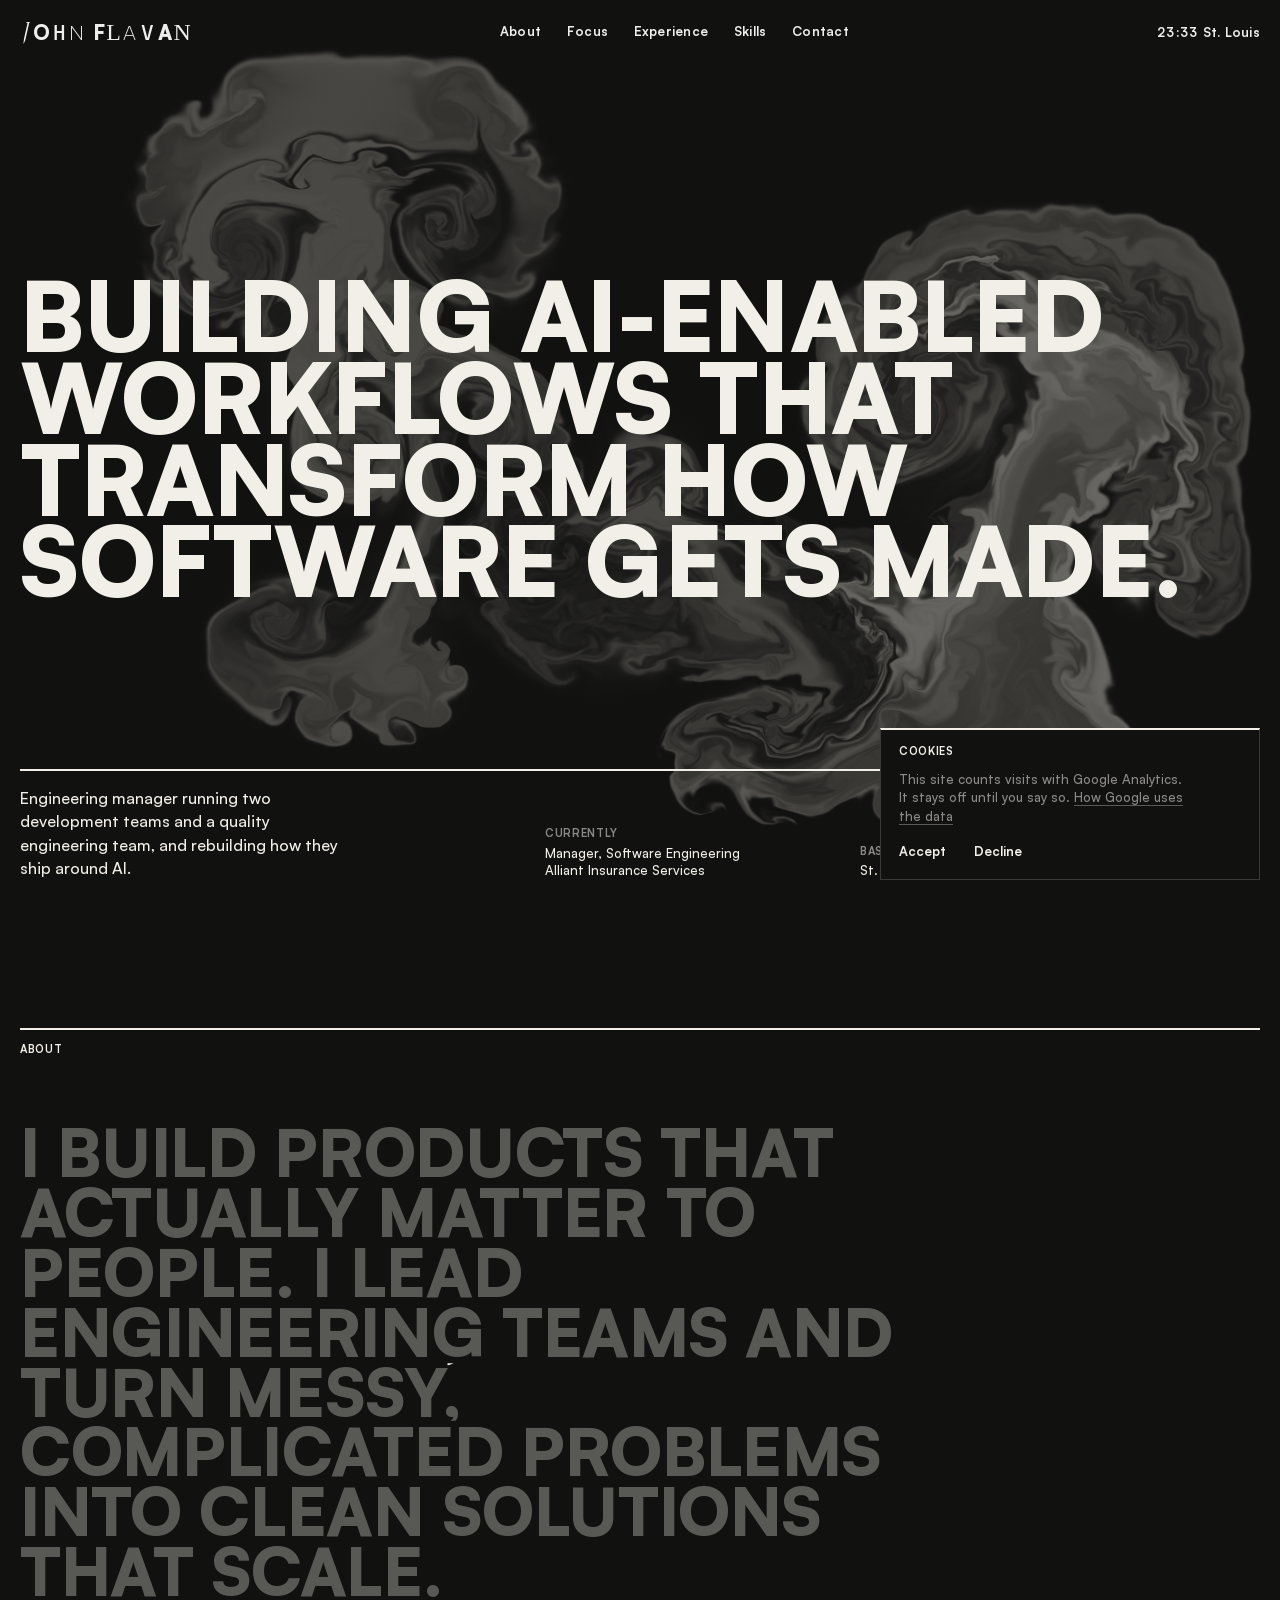
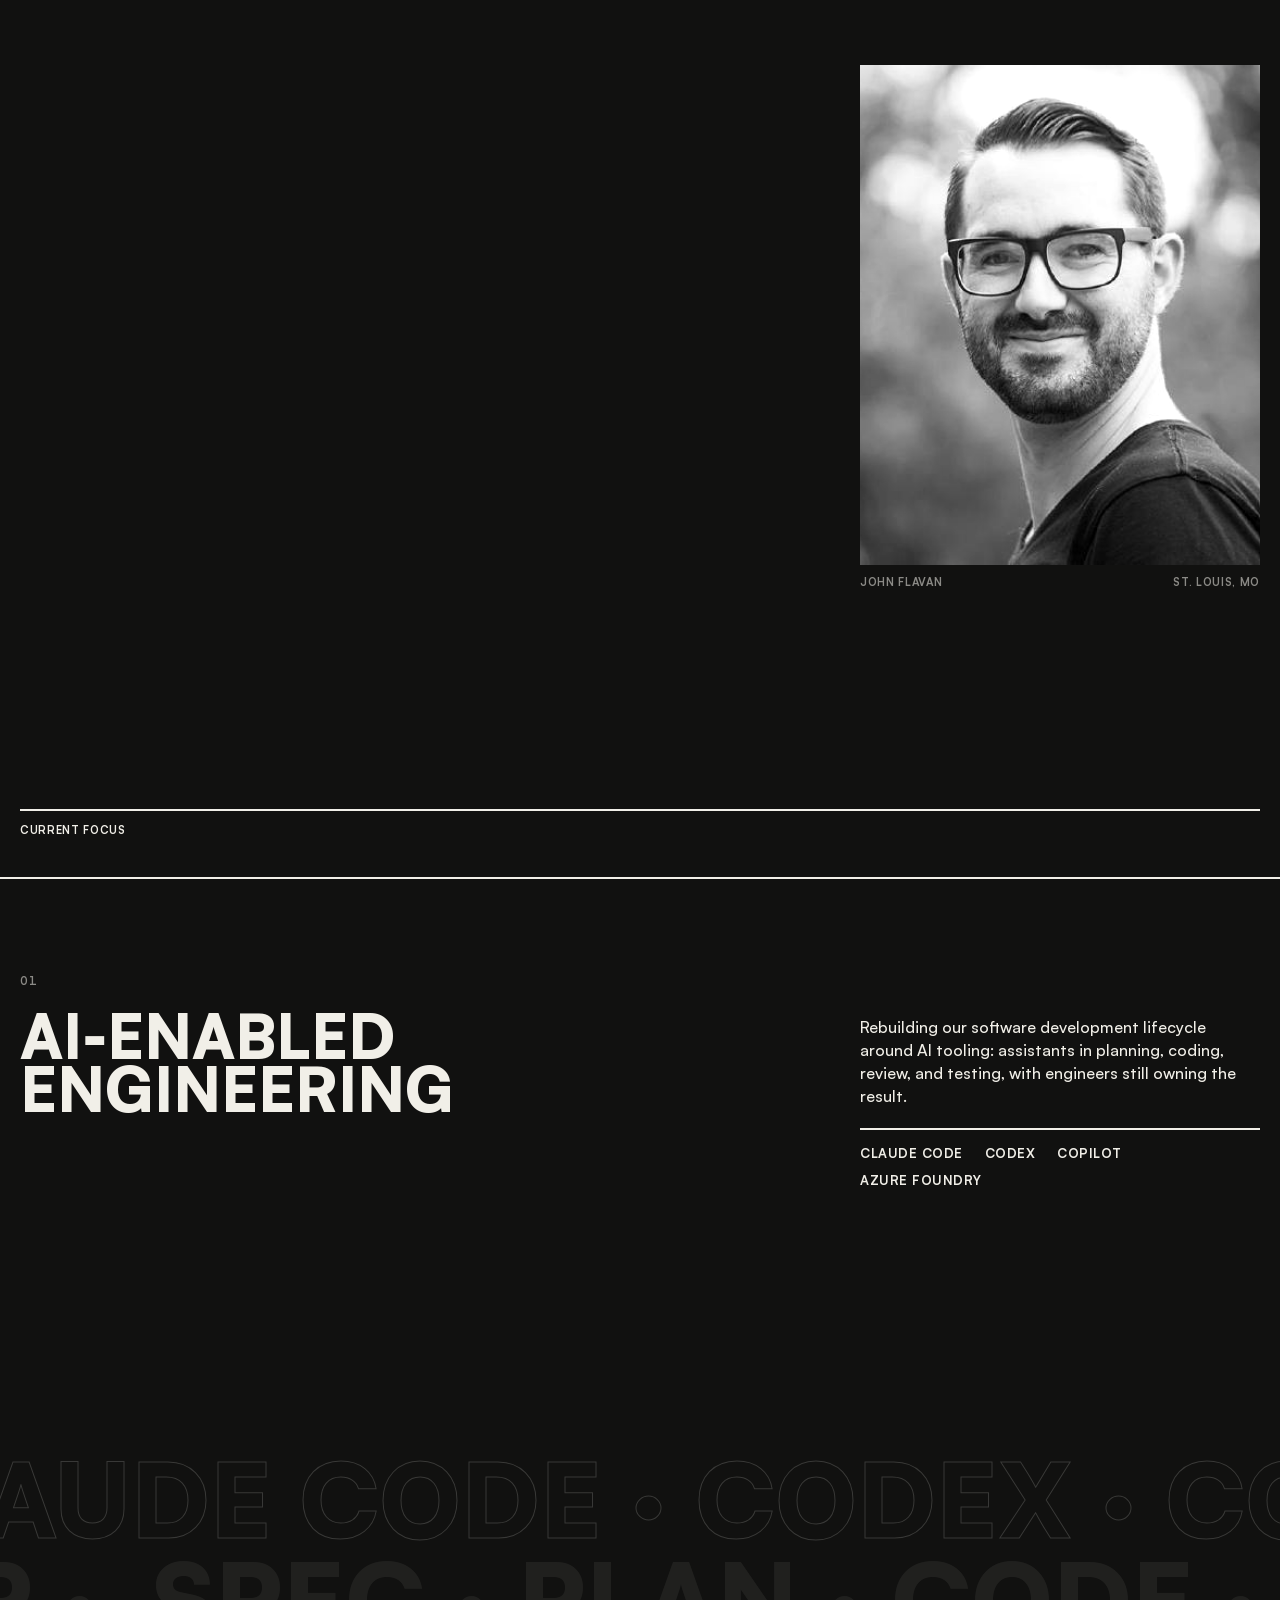
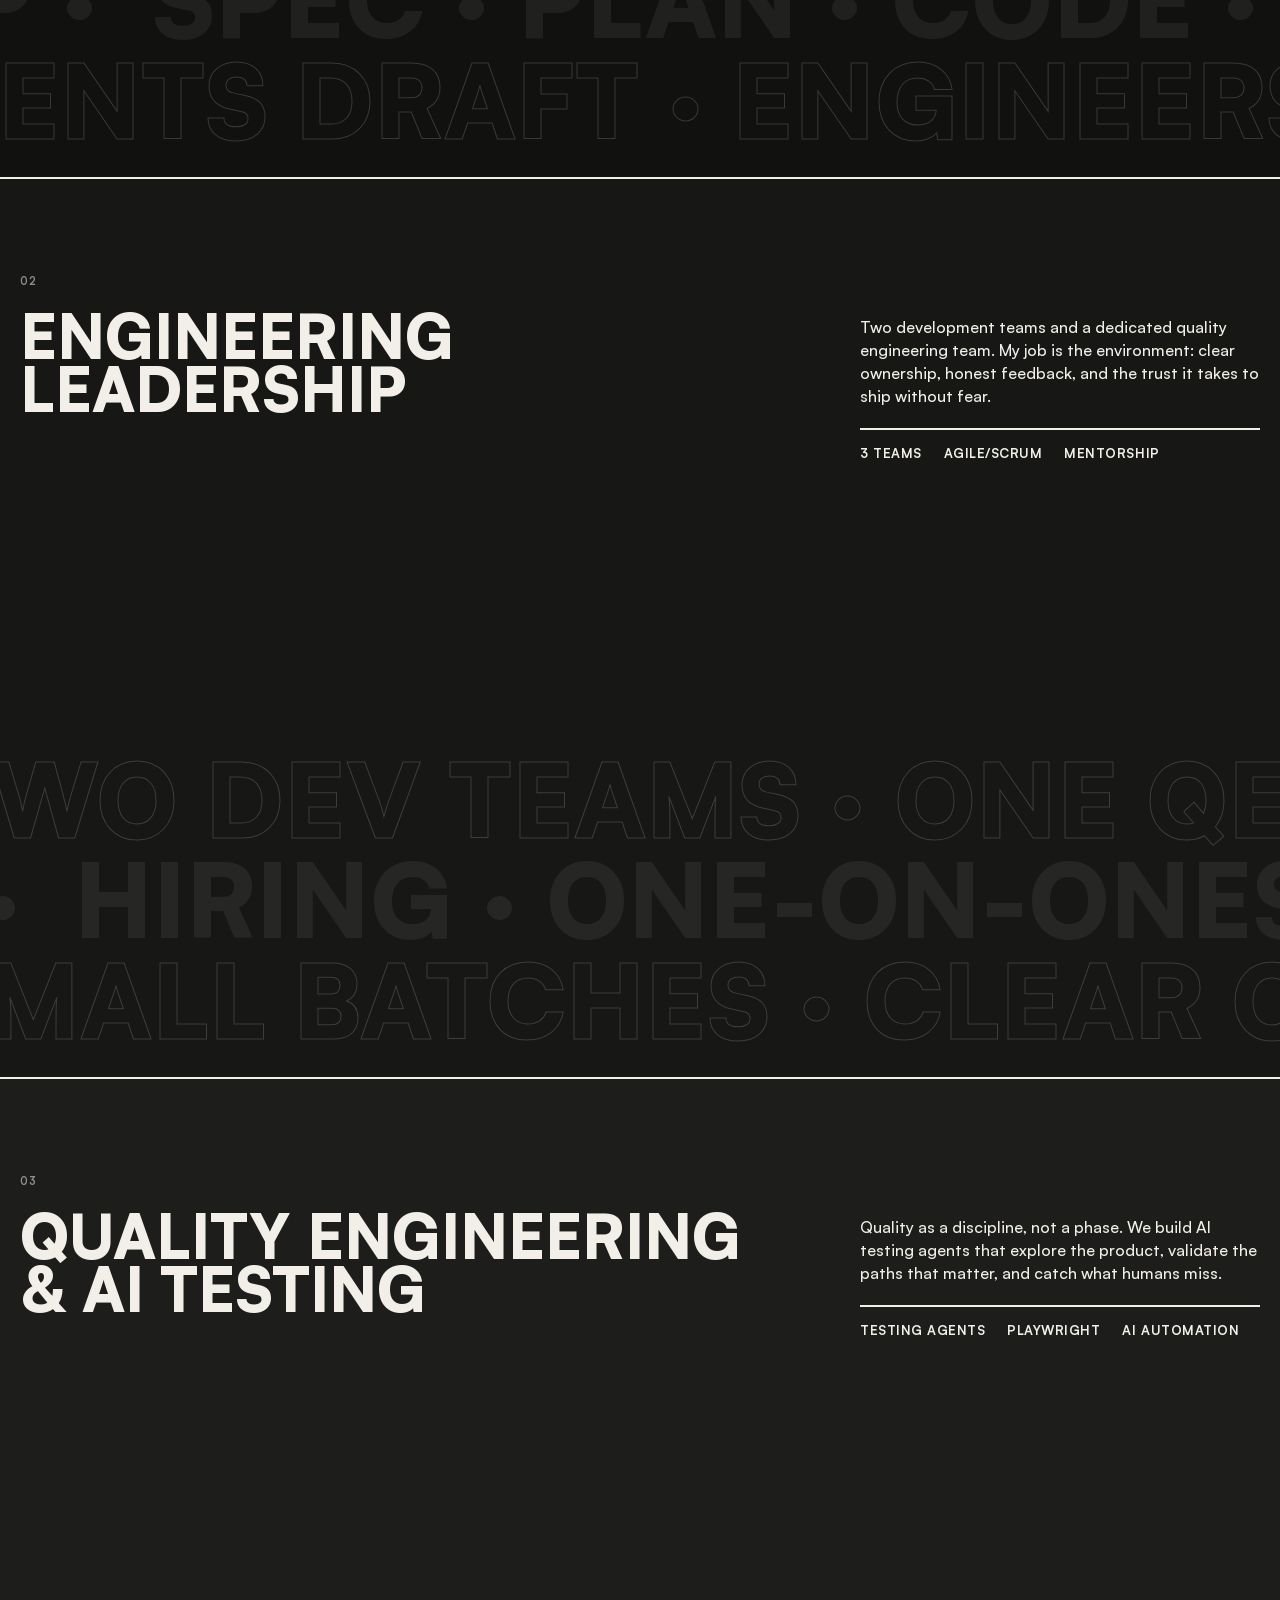
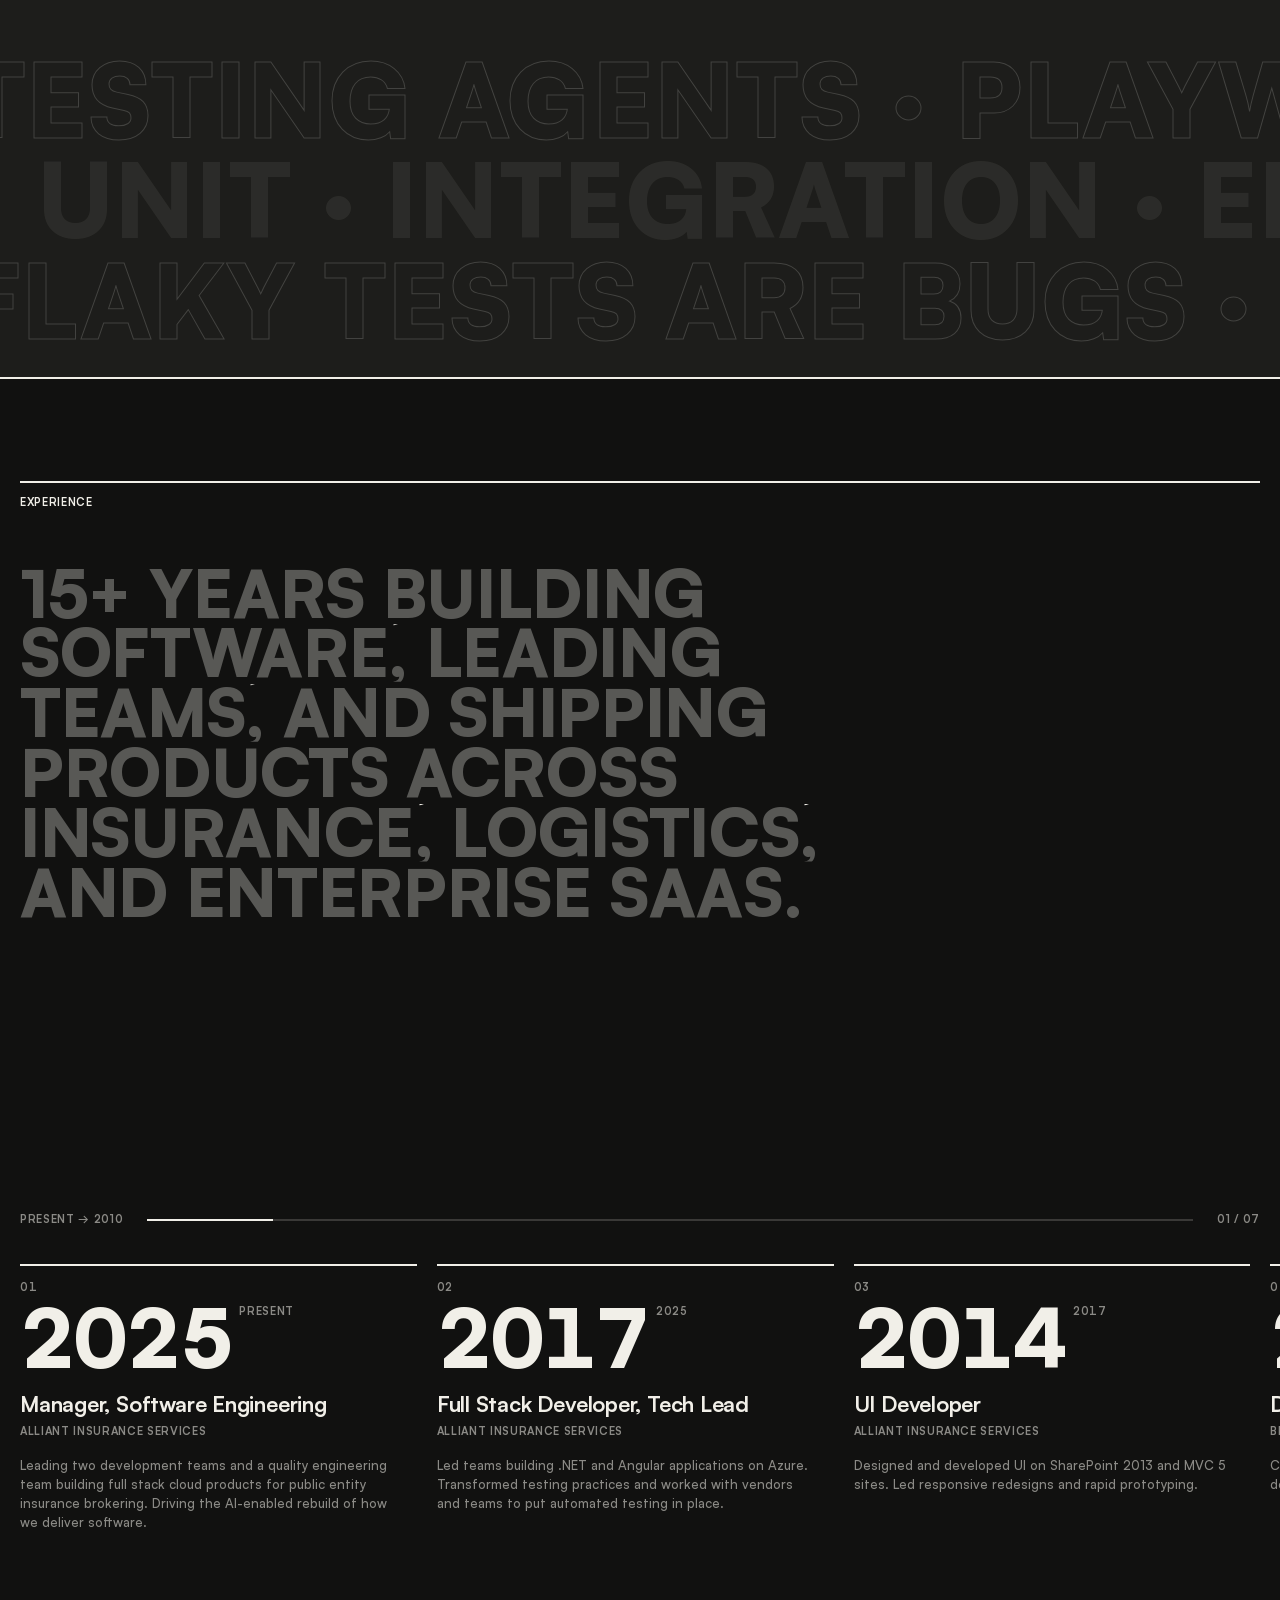
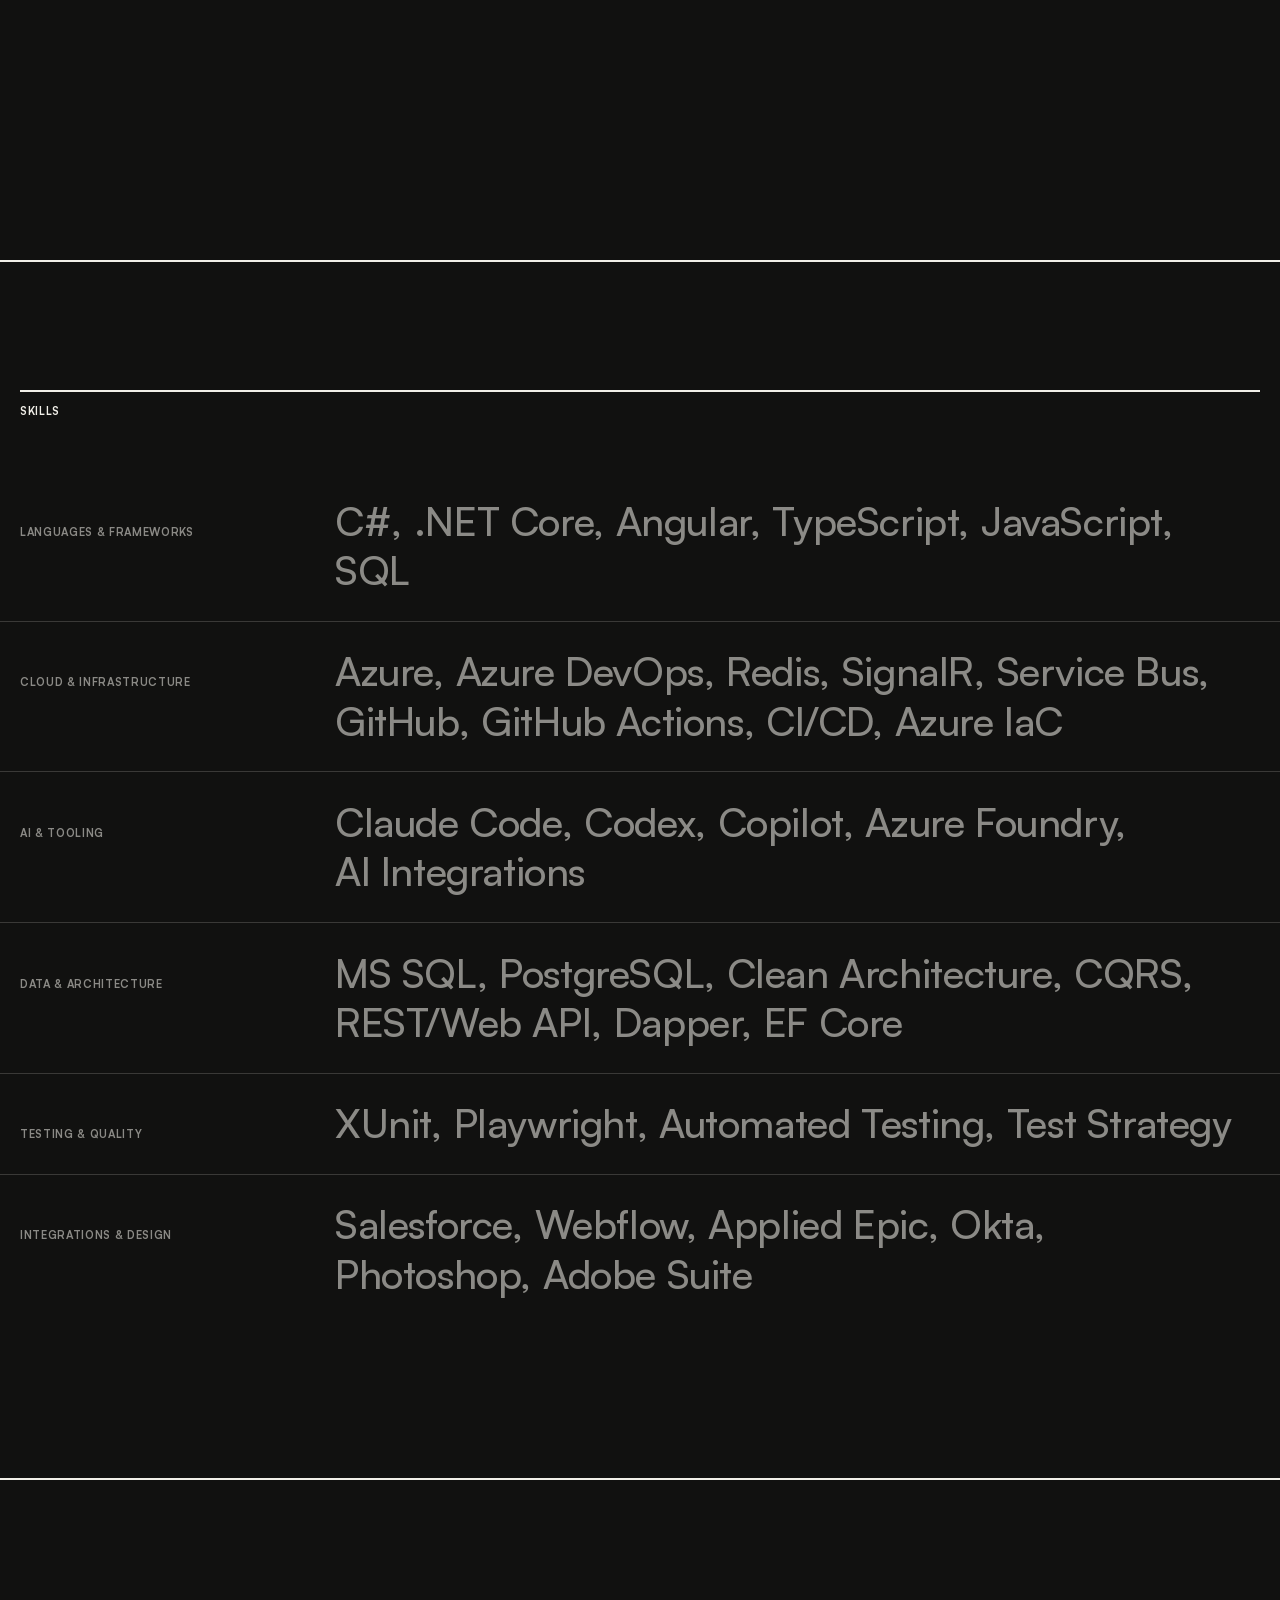
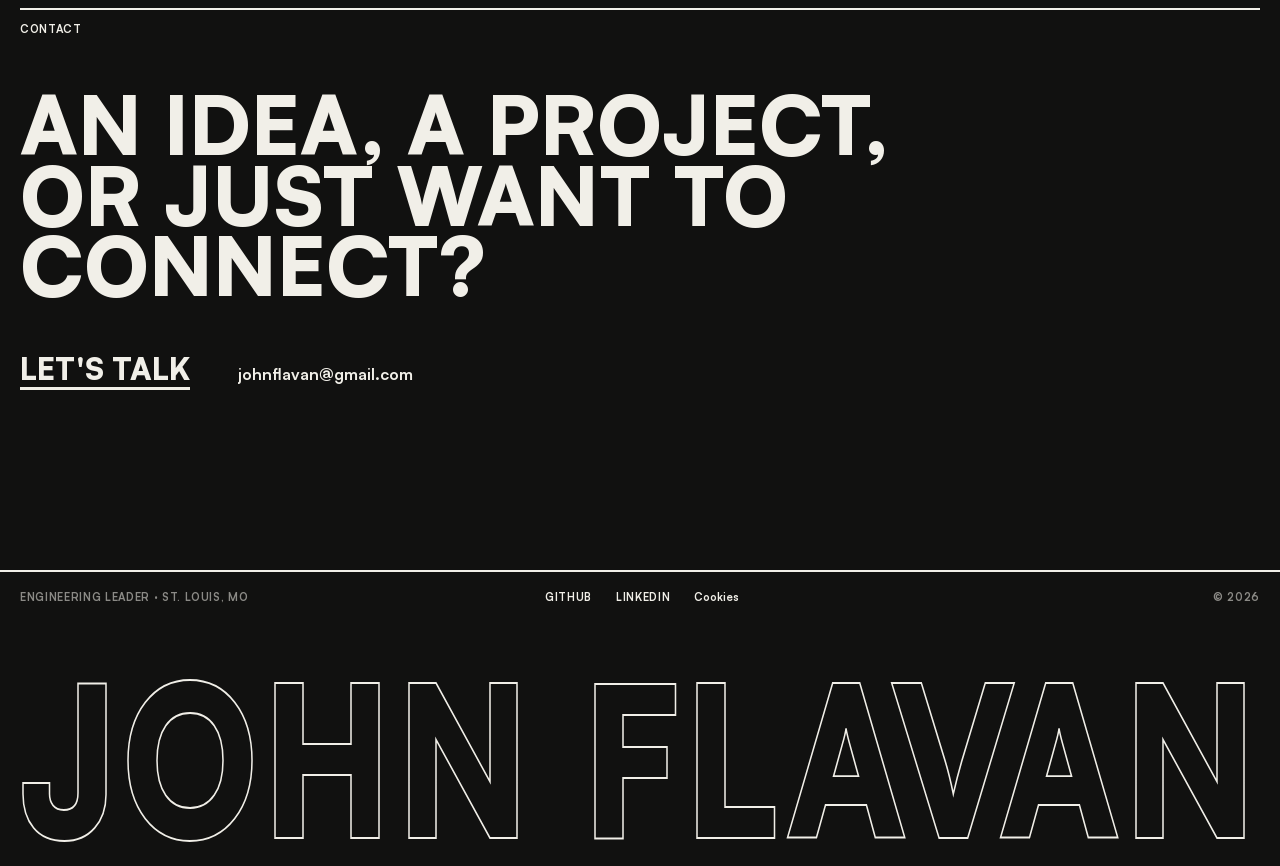
==== commit 2a9d8806: "Gate Google Analytics behind an opt-in cookie consent banner GA loaded unconditionally, which isn't " ====
--- a/index.html
+++ b/index.html
@@ -5,14 +5,7 @@
 <meta name="viewport" content="width=device-width, initial-scale=1.0">
 <title>John Flavan</title>
 
-<!-- Google Analytics -->
-<script async src="https://www.googletagmanager.com/gtag/js?id=G-2RSYR38N8N"></script>
-<script>
-  window.dataLayer = window.dataLayer || [];
-  function gtag(){dataLayer.push(arguments);}
-  gtag('js', new Date());
-  gtag('config', 'G-2RSYR38N8N');
-</script>
+<!-- Google Analytics is loaded by consent.js, only after the visitor opts in -->
 <script>document.documentElement.classList.add('js');setTimeout(function(){document.documentElement.classList.add('reveal-fallback');},3500);</script>
 <link rel="icon" type="image/svg+xml" href="/favicon.svg">
 <link rel="icon" type="image/png" sizes="48x48" href="/favicon.png">
@@ -130,6 +123,16 @@
 <body>
 <a class="skip-link" href="#main">Skip to content</a>
 
+<!-- Cookie consent: analytics stays off until this is answered -->
+<div class="consent" data-consent role="region" aria-label="Cookie consent" tabindex="-1" hidden>
+  <p class="label">Cookies</p>
+  <p class="consent-copy">This site counts visits with Google Analytics. It stays off until you say so. <a href="https://policies.google.com/technologies/partner-sites" target="_blank" rel="noopener noreferrer">How Google uses the data</a></p>
+  <div class="consent-row">
+    <button class="roll" type="button" data-consent-accept><span>Accept</span><span aria-hidden="true">Accept</span></button>
+    <button class="roll" type="button" data-consent-decline><span>Decline</span><span aria-hidden="true">Decline</span></button>
+  </div>
+</div>
+
 <!-- Ink: WebGL fluid behind the page. Decorative only. -->
 <canvas id="ink" class="ink" aria-hidden="true"></canvas>
 <div class="wipe" aria-hidden="true"></div>
@@ -323,6 +326,7 @@
     <ul class="foot-links">
       <li><a class="roll" href="https://github.com/jflavan" target="_blank" rel="noopener noreferrer"><span>GitHub</span><span aria-hidden="true">GitHub</span></a></li>
       <li><a class="roll" href="https://linkedin.com/in/johnflavan" target="_blank" rel="noopener noreferrer"><span>LinkedIn</span><span aria-hidden="true">LinkedIn</span></a></li>
+      <li><button class="roll" type="button" data-consent-open><span>Cookies</span><span aria-hidden="true">Cookies</span></button></li>
     </ul>
     <p class="foot-copy">&copy; 2026</p>
   </div>
@@ -339,6 +343,7 @@
 <script src="lib/ScrollTrigger.min.js"></script>
 <script src="lib/lenis.min.js"></script>
 <script src="fluid.js"></script>
+<script src="consent.js"></script>
 <script src="site.js"></script>
 </body>
 </html>
--- a/site.css
+++ b/site.css
@@ -3,7 +3,7 @@
    One grotesque, two colours, one motif (a bold word in a clipped box that
    types in, rolls, or drops), one physical effect (the ink behind the hero).
    Sections: tokens · fonts · base · motif · nav · hero · about · focus ·
-   experience · skills · contact · footer · themes · motion · responsive
+   experience · skills · contact · footer · consent · themes · motion · responsive
    ============================================================================= */
 
 /* ===== TOKENS ===== */
@@ -100,7 +100,7 @@
 .ink { position: fixed; inset: 0; width: 100%; height: 100vh; height: 100lvh; z-index: 0; pointer-events: none; opacity: 0; transition: opacity 0.6s ease; }
 html.no-ink .ink { display: none; }
 .ink.on { opacity: 1; }
-.ink.storm { z-index: 40; mix-blend-mode: screen; opacity: 1 !important; }
+.ink.storm { z-index: 40; mix-blend-mode: screen; opacity: 1; } /* inline opacity may override this while the storm settles */
 .wipe { position: fixed; inset: 0; z-index: 45; pointer-events: none; background: var(--noir); clip-path: inset(100% 0 0 0); }
 main, footer { position: relative; z-index: 1; }
 
@@ -114,7 +114,7 @@
 }
 .nav-links { display: flex; gap: clamp(16px, 2vw, 32px); }
 .nav-clock { font-variant-numeric: tabular-nums; }
-.nav-name, .nav-links a, .nav-clock { line-height: 1.2; }
+.nav-name, .nav-links a, .nav-clock { line-height: 1.3; }
 
 /* Logotype: every letter wears its own voice; the words shear in through tilted masks */
 .logotype { font-size: clamp(20px, 1.7vw, 25px); line-height: 1; display: inline-flex; align-items: baseline; gap: 0.36em; letter-spacing: 0.01em; text-transform: uppercase; overflow: visible; }
@@ -225,8 +225,8 @@
 .group { row-gap: 8px; padding-block: clamp(18px, 2vw, 32px); border-top: 1px solid var(--line); align-items: baseline; }
 .group:first-child { border-top: 0; }
 .group dt { grid-column: 1 / span 3; font-size: var(--t-label); font-weight: 700; letter-spacing: 0.06em; text-transform: uppercase; color: var(--mute); padding-top: 0.6em; }
-.group dd { grid-column: 4 / span 9; font-size: var(--t-wall); font-weight: 500; line-height: 1.05; letter-spacing: -0.01em; color: var(--mute); text-wrap: pretty; }
-.term { display: inline-block; position: relative; overflow: hidden; vertical-align: top; clip-path: polygon(0 3%, 0 99%, 100% 99%, 100% 3%); }
+.group dd { grid-column: 4 / span 9; font-size: var(--t-wall); font-weight: 500; line-height: 1.24; letter-spacing: -0.01em; color: var(--mute); text-wrap: pretty; }
+.term { display: inline-block; position: relative; overflow: hidden; vertical-align: top; line-height: 1.24; }
 .term > i::after, .term:not(:has(> i))::after { content: ','; }
 .term:last-child > i::after, .term:last-child:not(:has(> i))::after { content: ''; }
 .term > i { display: block; font-style: normal; transition: transform 0.5s var(--ease-out); }
@@ -240,7 +240,7 @@
 .contact-prompt { grid-column: 1 / span 11; font-size: clamp(32px, 6.4vw, 128px); font-weight: 900; line-height: 0.86; text-transform: uppercase; }
 .contact-row { grid-column: 1 / -1; display: flex; flex-wrap: wrap; align-items: baseline; gap: 20px 48px; }
 .cta { font-size: clamp(22px, 2.4vw, 40px); font-weight: 900; text-transform: uppercase; line-height: 1.1; border-bottom: 3px solid var(--blanc); padding-bottom: 2px; }
-.copy { position: relative; font-size: var(--t-body); font-weight: 700; overflow: hidden; line-height: 1.2; }
+.copy { position: relative; font-size: var(--t-body); font-weight: 700; overflow: hidden; line-height: 1.35; }
 .copy span { display: block; transition: transform 0.45s var(--ease-out); }
 .copy .copy-b { position: absolute; left: 0; top: 100%; color: var(--accent); }
 .copy.done span { transform: translateY(-100%); }
@@ -259,13 +259,41 @@
 @media (hover: hover) and (pointer: fine) { .wordmark:hover .wm-outline { fill: var(--blanc); } }
 .wordmark.holding .wm-outline { fill: transparent; }
 
+/* ===== CONSENT: a small card inside the margin; sits under the nav and the storm ink ===== */
+.consent {
+  position: fixed; right: var(--mar); bottom: var(--mar); z-index: 30;
+  width: min(380px, calc(100% - 2 * var(--mar)));
+  padding: 14px 18px 18px;
+  background: var(--noir); border: 1px solid var(--line); border-top: 2px solid var(--blanc);
+  opacity: 0; transform: translateY(12px);
+  transition: background 1s ease, opacity 0.5s var(--ease-out), transform 0.5s var(--ease-out);
+}
+.consent.on { opacity: 1; transform: none; }
+.consent:focus { outline: none; }
+.consent .label { color: var(--blanc); }
+.consent-copy { margin-top: 10px; font-size: var(--t-small); color: var(--mute); max-width: 36ch; text-wrap: pretty; }
+.consent-copy a { text-decoration: underline; text-underline-offset: 3px; text-decoration-color: var(--dim); transition: color 0.3s ease; }
+.consent-copy a:hover { color: var(--blanc); }
+.consent-row { display: flex; gap: 28px; margin-top: 16px; font-size: var(--t-small); font-weight: 700; letter-spacing: 0.06em; text-transform: uppercase; }
+
+@media (max-width: 420px) {
+  .nav { font-size: 11px; }
+  .nav-links { gap: 10px; }
+  .nav-links li:nth-child(2) { display: none; }
+  .logotype { font-size: 16px; }
+}
+@media (max-width: 350px) {
+  .nav-links li:nth-child(1) { display: none; }
+  .logotype { font-size: 15px; }
+}
+
 /* ===== THEMES (set by the wordmark Easter egg) ===== */
 body.theme-forest { --noir: #07130D; --noir-2: #0B1A12; --noir-3: #0F2118; --accent: #a9e5c8; }
 body.theme-cosmic { --noir: #05070E; --noir-2: #090C16; --noir-3: #0D111E; --accent: #a0c4ff; }
 body.theme-ember  { --noir: #120503; --noir-2: #1A0805; --noir-3: #220B07; --accent: #ffc07a; }
 body.theme-solar  { --noir: #0F0B02; --noir-2: #161003; --noir-3: #1D1505; --accent: #f5e090; }
 body.theme-rose   { --noir: #10040B; --noir-2: #180710; --noir-3: #200A15; --accent: #ffaad0; }
-body.themed .label.rule, body.themed .nav-clock, body.themed .index, body.themed .tools, body.themed .card .co, body.themed .group dt, body.themed .fine dt { color: var(--accent); }
+body.themed .label.rule, body.themed .consent .label, body.themed .nav-clock, body.themed .index, body.themed .tools, body.themed .card .co, body.themed .group dt, body.themed .fine dt { color: var(--accent); }
 body.themed .wr .wb { color: var(--accent); }
 
 /* ===== MOTION PREFERENCES ===== */
@@ -274,7 +302,7 @@
   html.js .portrait .curtain, html.js .portrait img { transform: none; }
   .wr .wa { color: var(--blanc); }
   .wr .wb { display: none; }
-  .roll > span, .term > i, .copy span, .wm-outline { transition: none; }
+  .roll > span, .term > i, .copy span, .wm-outline, .consent { transition: none; }
   .ink { display: none; }
 }
 
@@ -297,10 +325,12 @@
 }
 @media (max-width: 720px) {
   :root { --nav-h: 56px; --t-hero: clamp(38px, 11vw, 150px); }
-  .nav { font-size: 12px; }
+  .nav { font-size: 12px; gap: 12px; }
   .nav-clock { display: none; }
-  .nav-links { gap: 14px; }
+  .nav-links { gap: 12px; flex-wrap: nowrap; }
   .nav-links li:nth-child(4) { display: none; }
+  .logotype { font-size: 17px; flex: none; }
+  .nav nav { min-width: 0; }
   .statement { padding-block: 4vh 4vh; }
   .hero-fine { row-gap: 18px; }
   .fine-lead { grid-column: 1 / -1; }
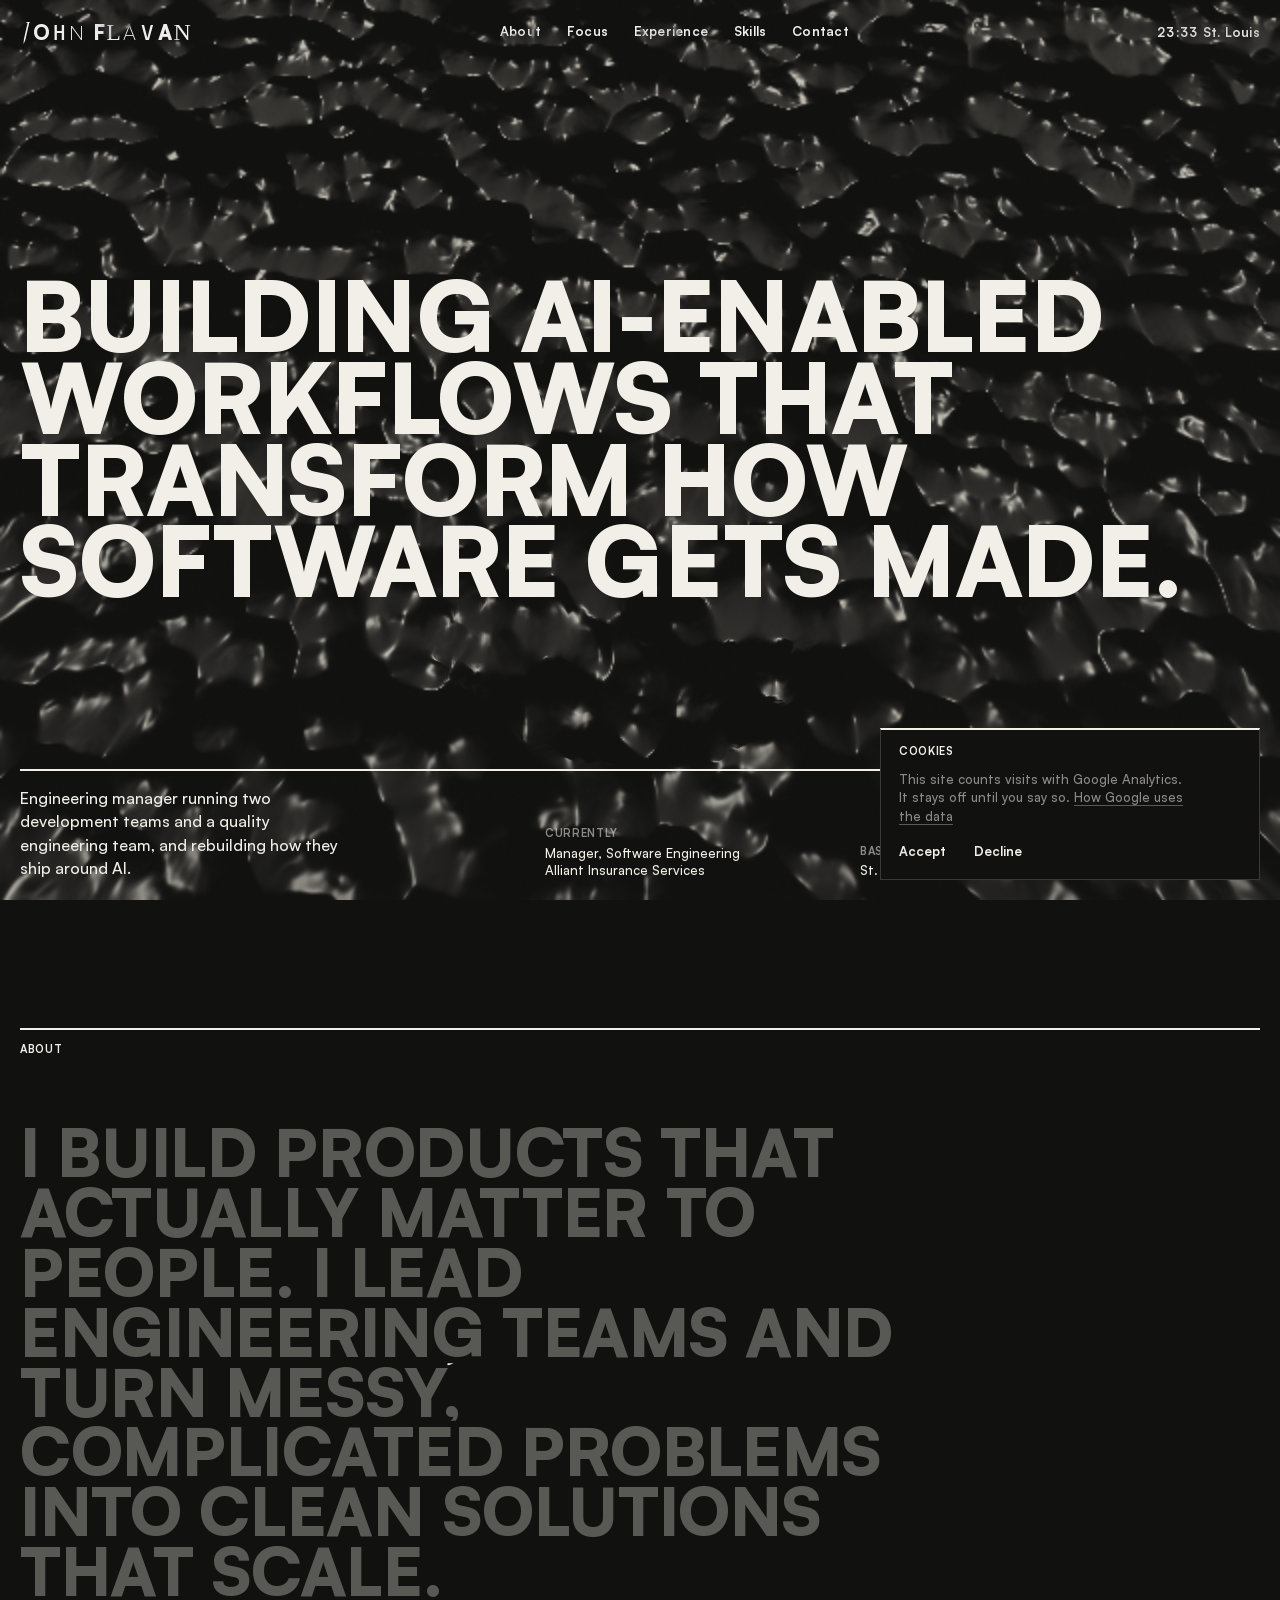
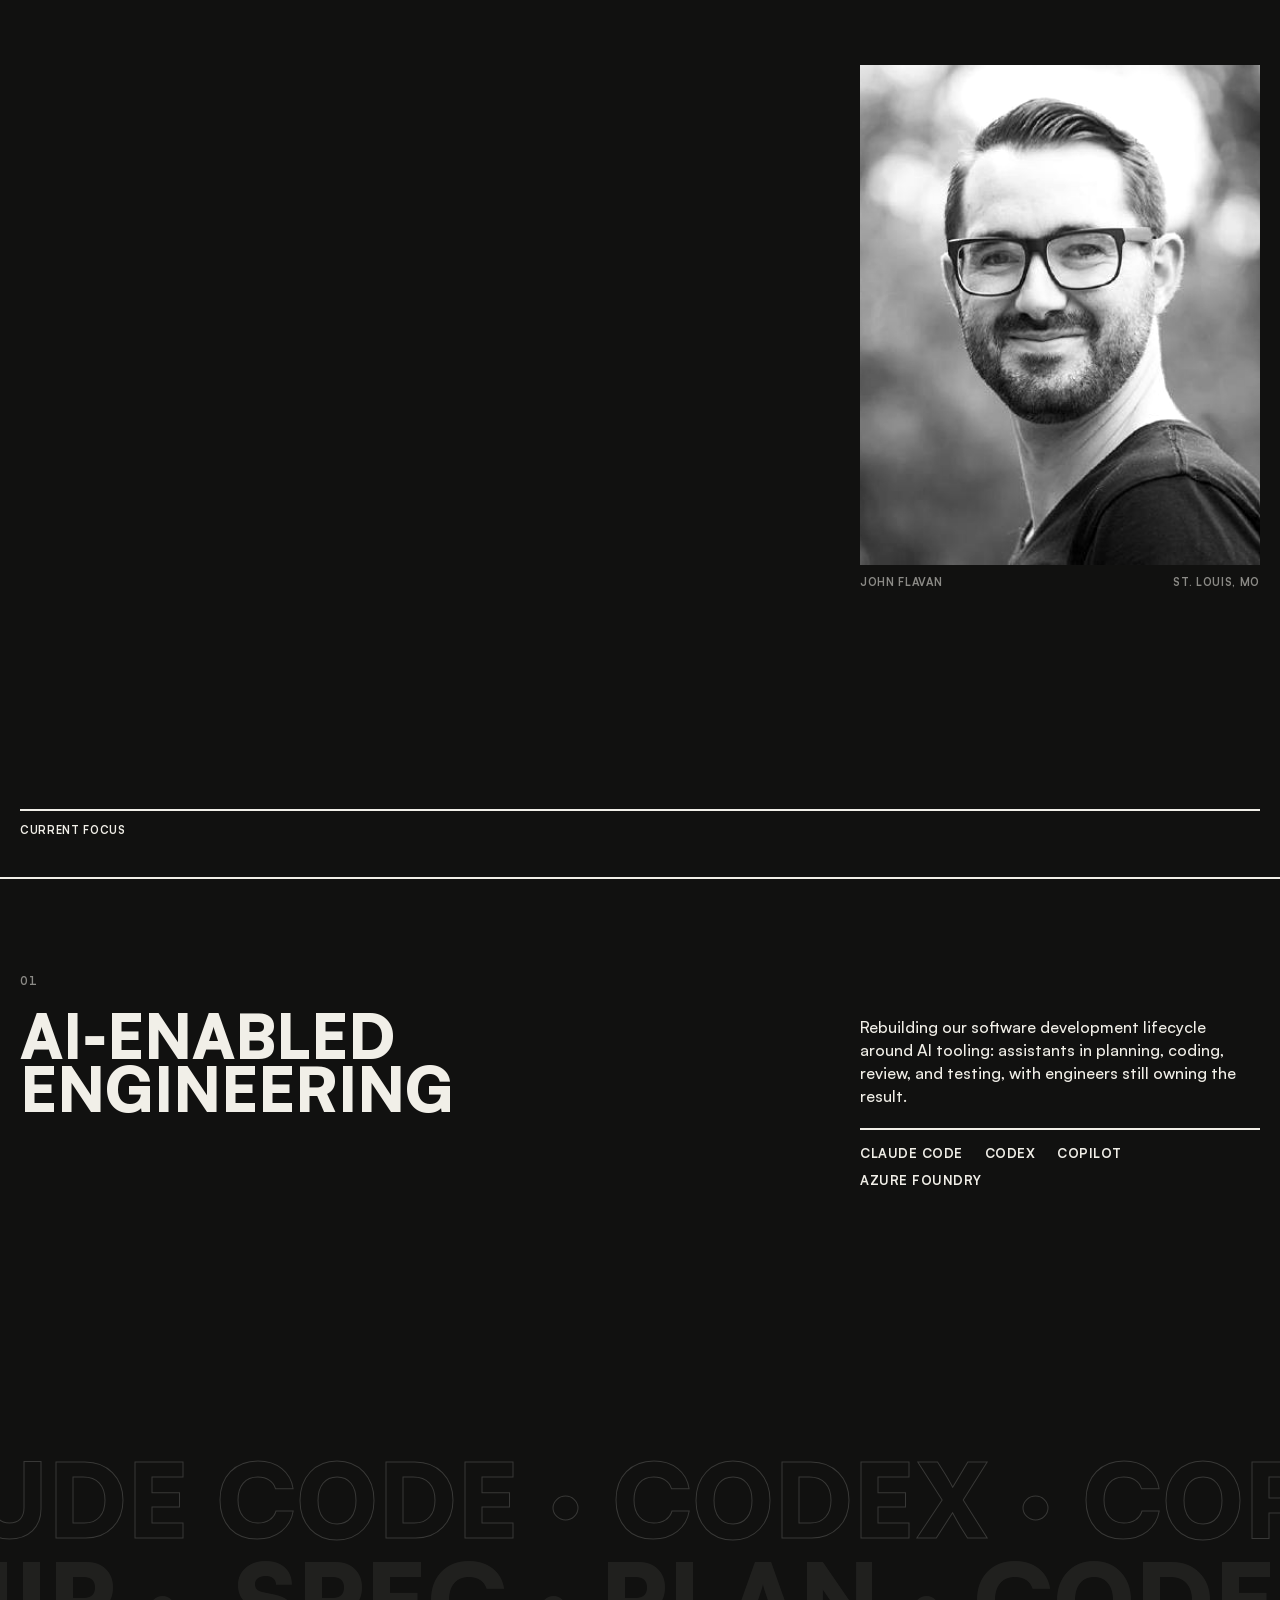
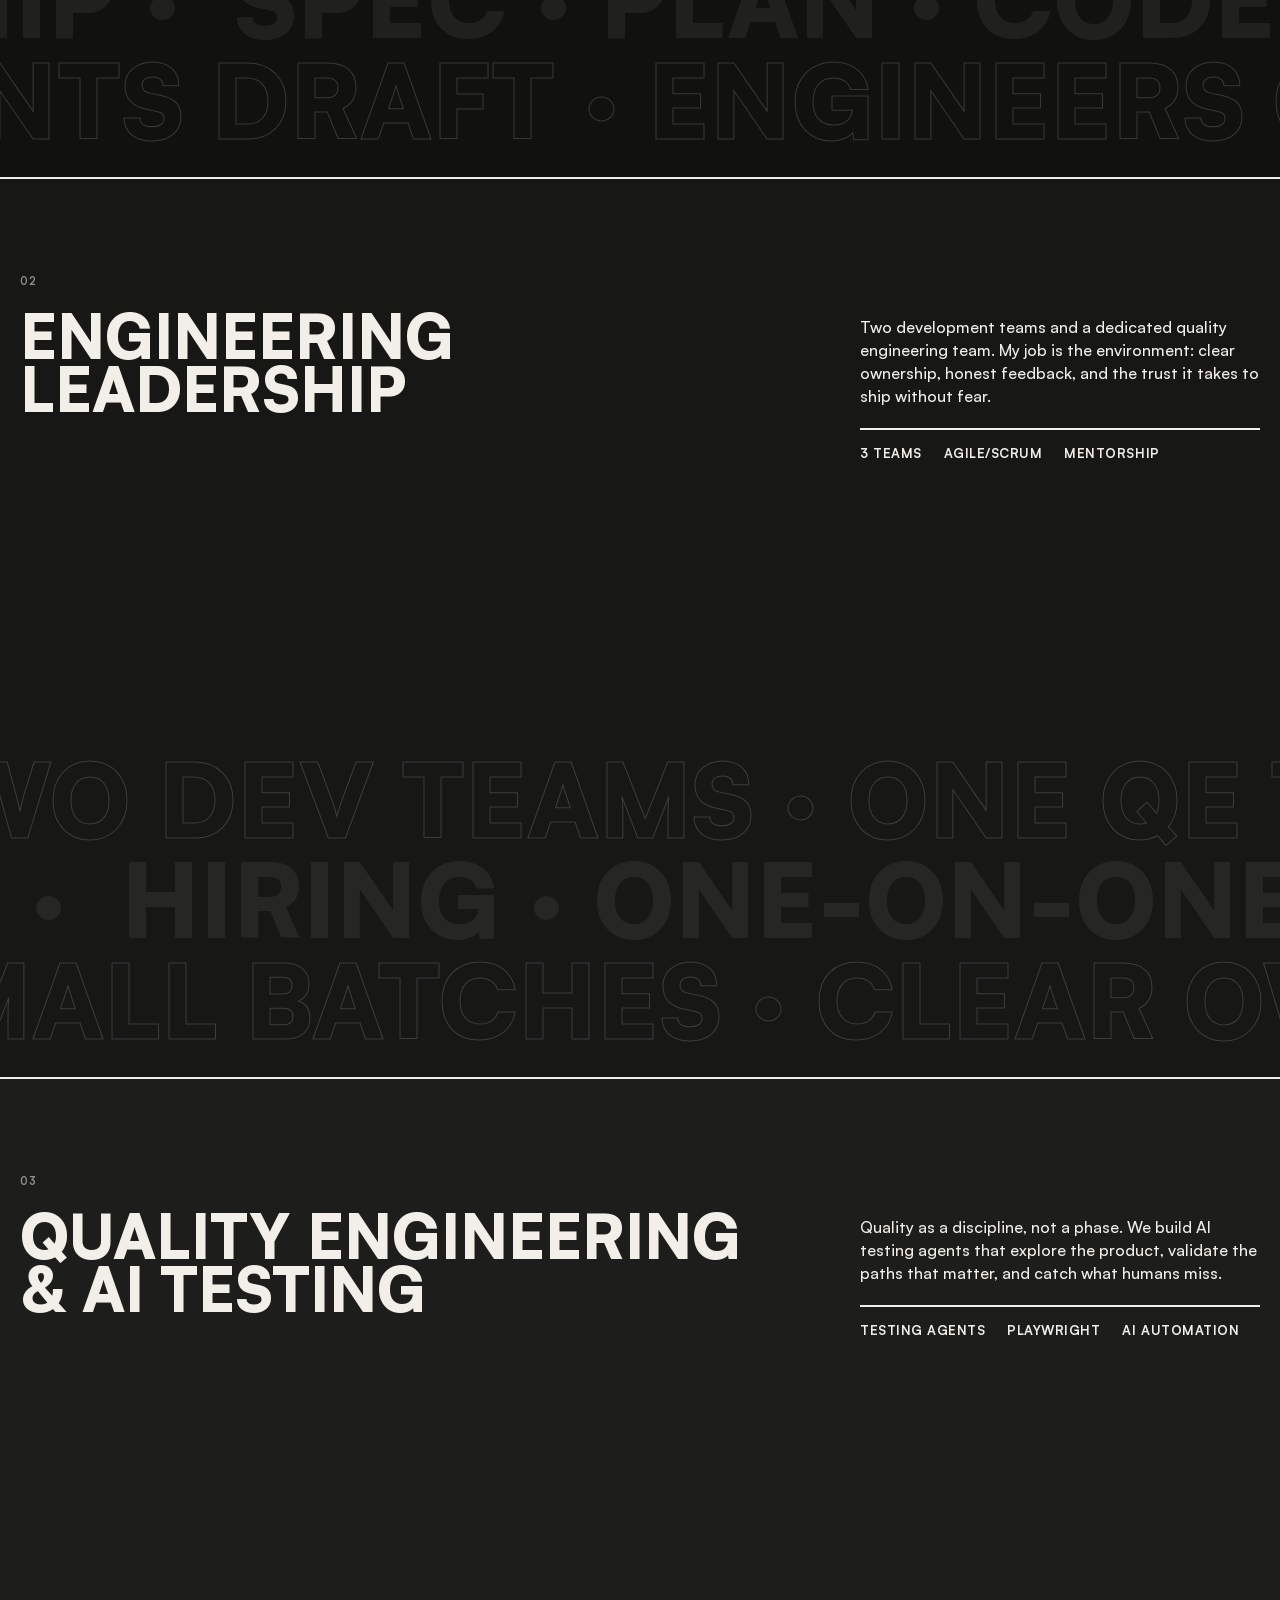
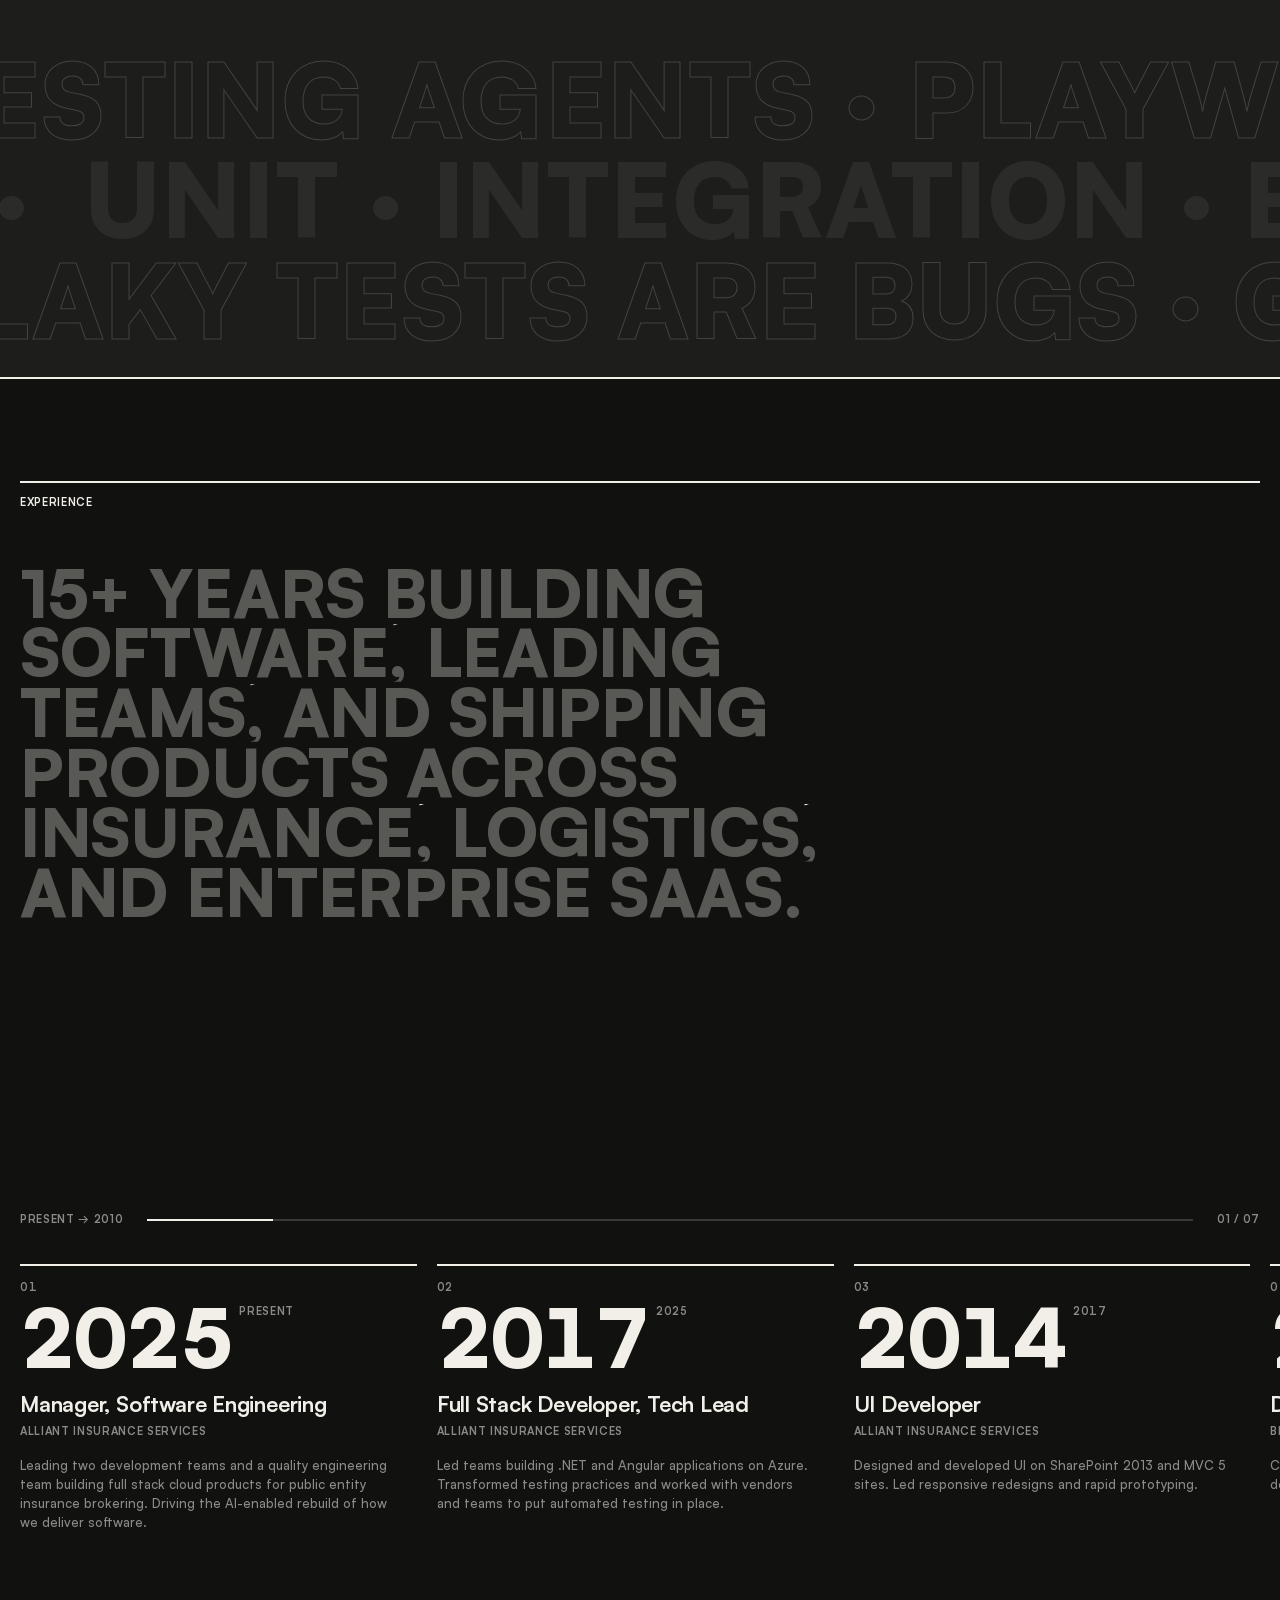
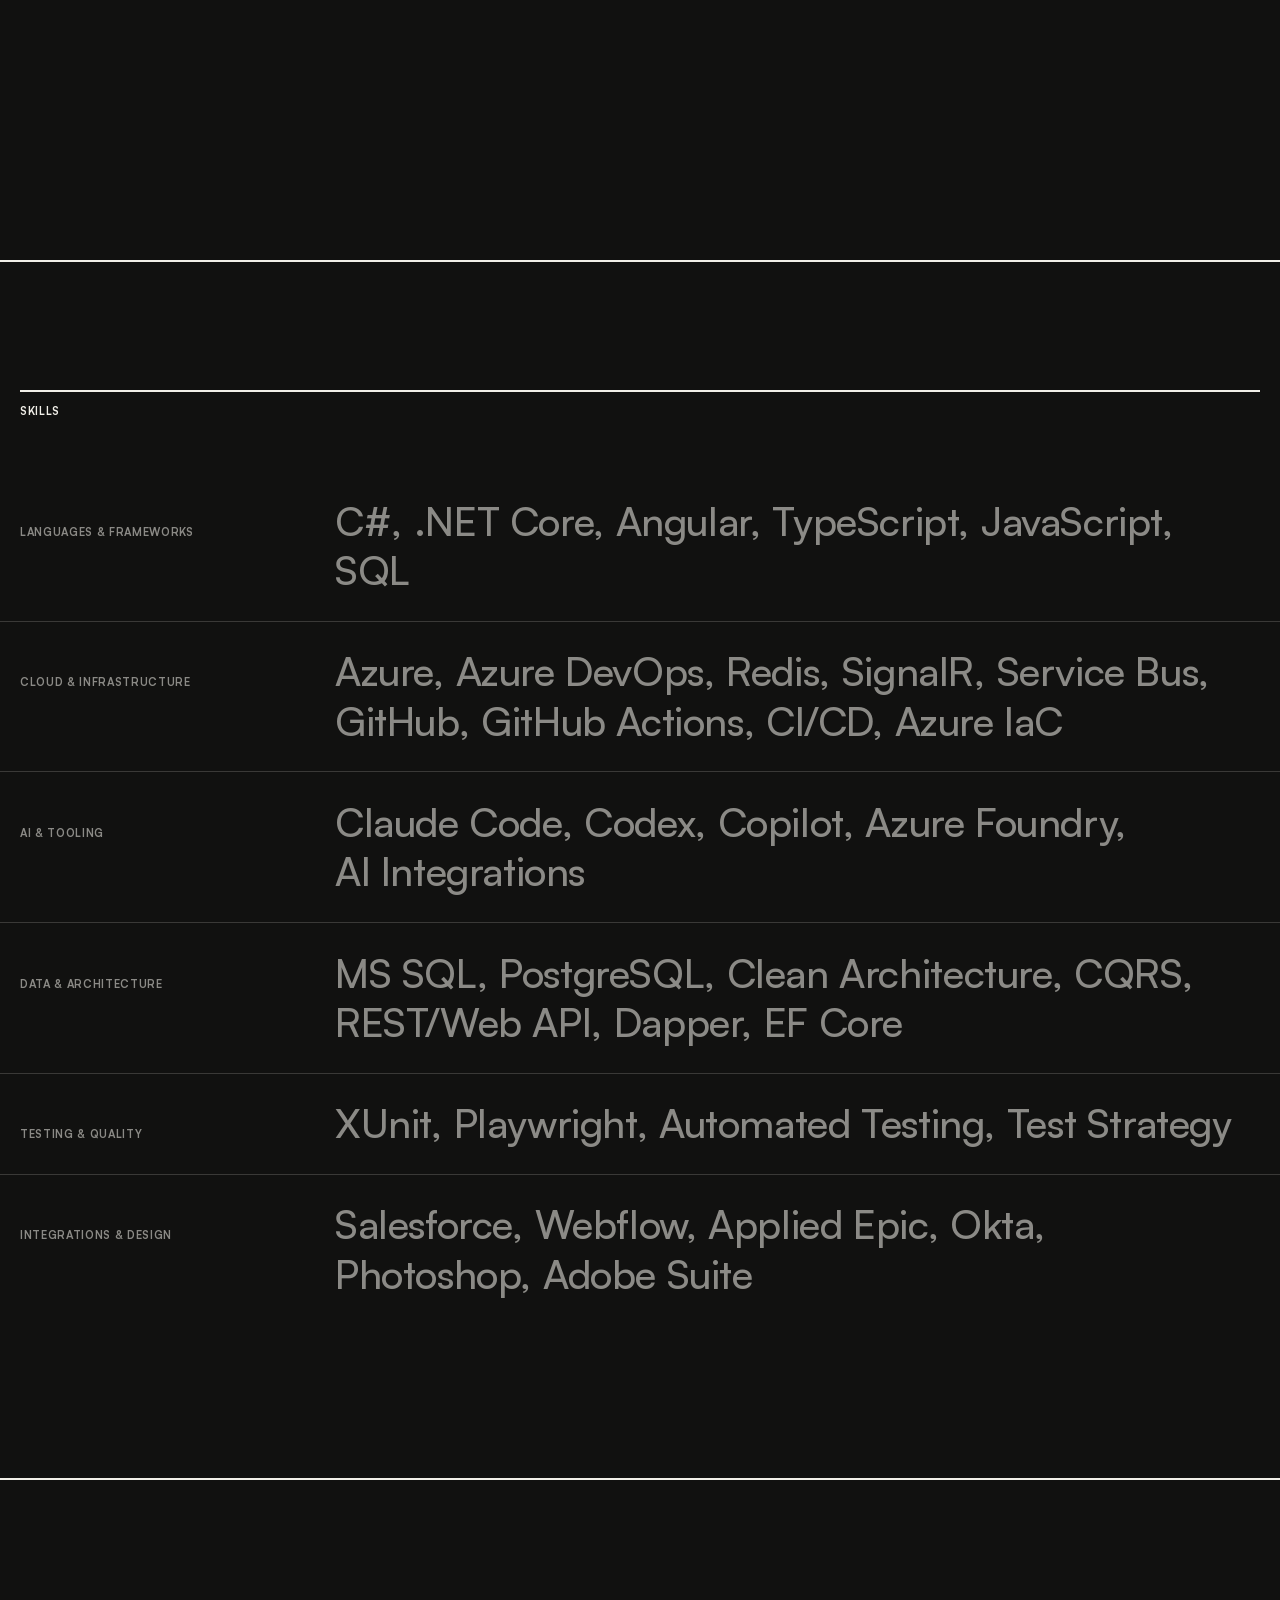
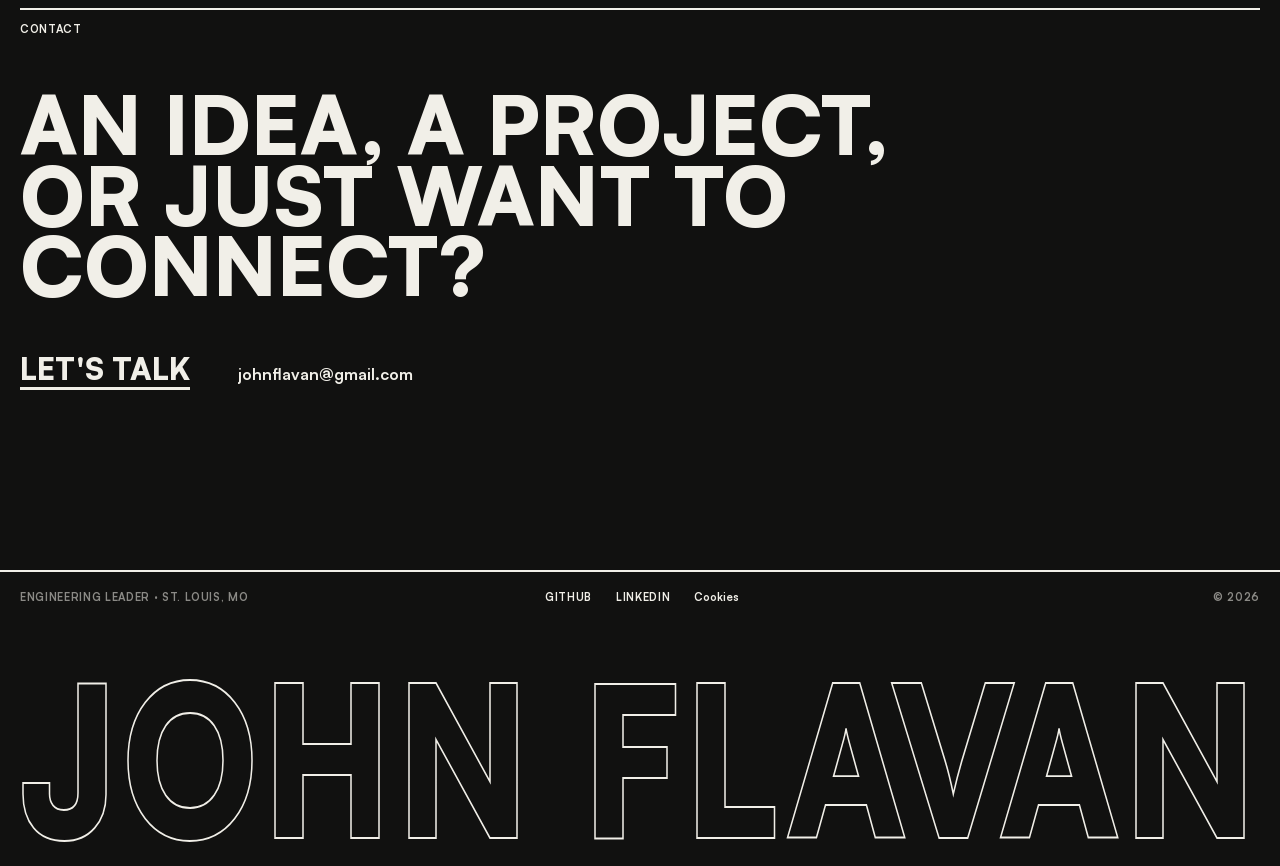
==== commit ec0467d6: "Replace ink-swirl fluid hero with a procedural black-water sea Ports the flotnoir.studio hero backgr" ====
--- a/index.html
+++ b/index.html
@@ -133,7 +133,7 @@
   </div>
 </div>
 
-<!-- Ink: WebGL fluid behind the page. Decorative only. -->
+<!-- Sea: WebGL black water behind the hero, stirred by the pointer. Decorative only. -->
 <canvas id="ink" class="ink" aria-hidden="true"></canvas>
 <div class="wipe" aria-hidden="true"></div>
 
@@ -342,7 +342,7 @@
 <script src="lib/gsap.min.js"></script>
 <script src="lib/ScrollTrigger.min.js"></script>
 <script src="lib/lenis.min.js"></script>
-<script src="fluid.js"></script>
+<script src="sea.js"></script>
 <script src="consent.js"></script>
 <script src="site.js"></script>
 </body>
--- a/site.css
+++ b/site.css
@@ -1,7 +1,7 @@
 /* =============================================================================
    johnflavan.com — "Ink"
    One grotesque, two colours, one motif (a bold word in a clipped box that
-   types in, rolls, or drops), one physical effect (the ink behind the hero).
+   types in, rolls, or drops), one physical effect (the black water behind the hero).
    Sections: tokens · fonts · base · motif · nav · hero · about · focus ·
    experience · skills · contact · footer · consent · themes · motion · responsive
    ============================================================================= */
@@ -96,7 +96,7 @@
 .line { display: block; overflow: hidden; clip-path: polygon(0 3%, 0 99%, 100% 99%, 100% 3%); }
 .line-in { display: block; }
 
-/* ===== INK CANVAS ===== */
+/* ===== SEA CANVAS (class names keep the old "ink" name) ===== */
 .ink { position: fixed; inset: 0; width: 100%; height: 100vh; height: 100lvh; z-index: 0; pointer-events: none; opacity: 0; transition: opacity 0.6s ease; }
 html.no-ink .ink { display: none; }
 .ink.on { opacity: 1; }
